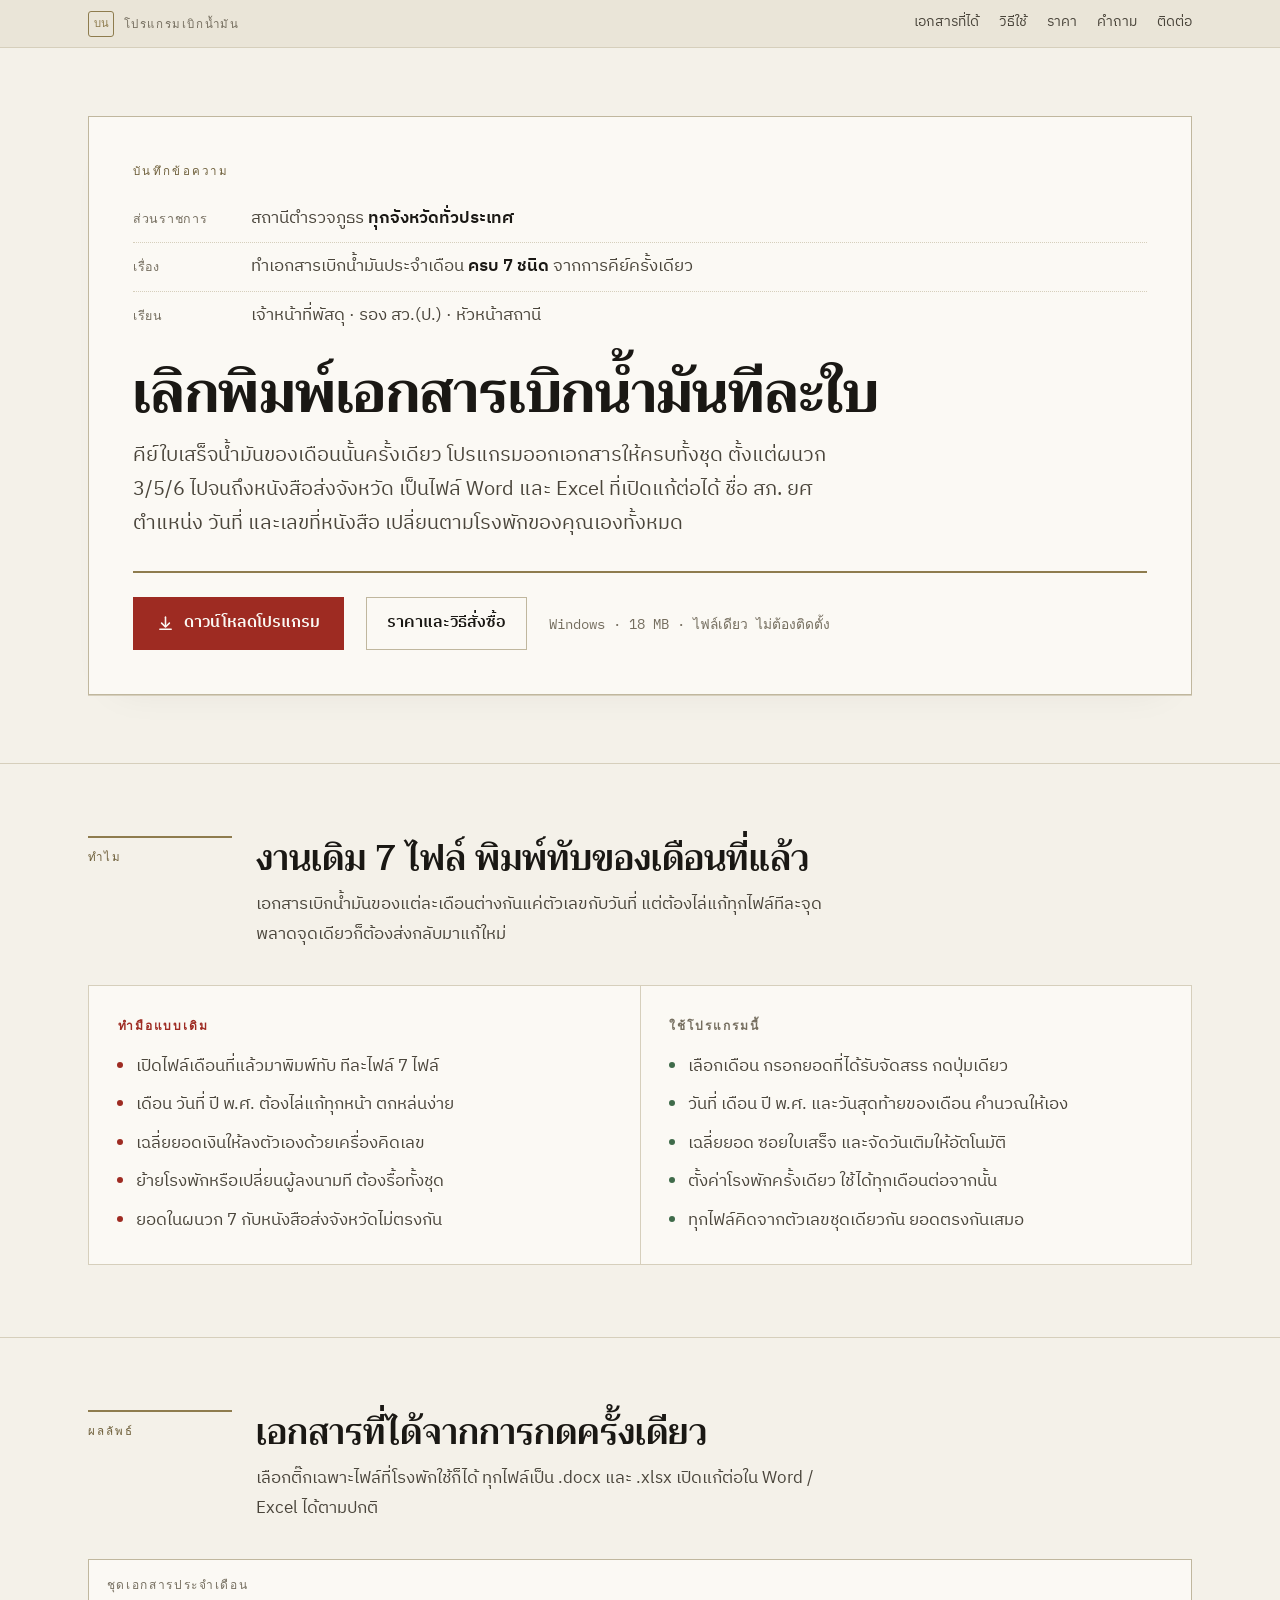
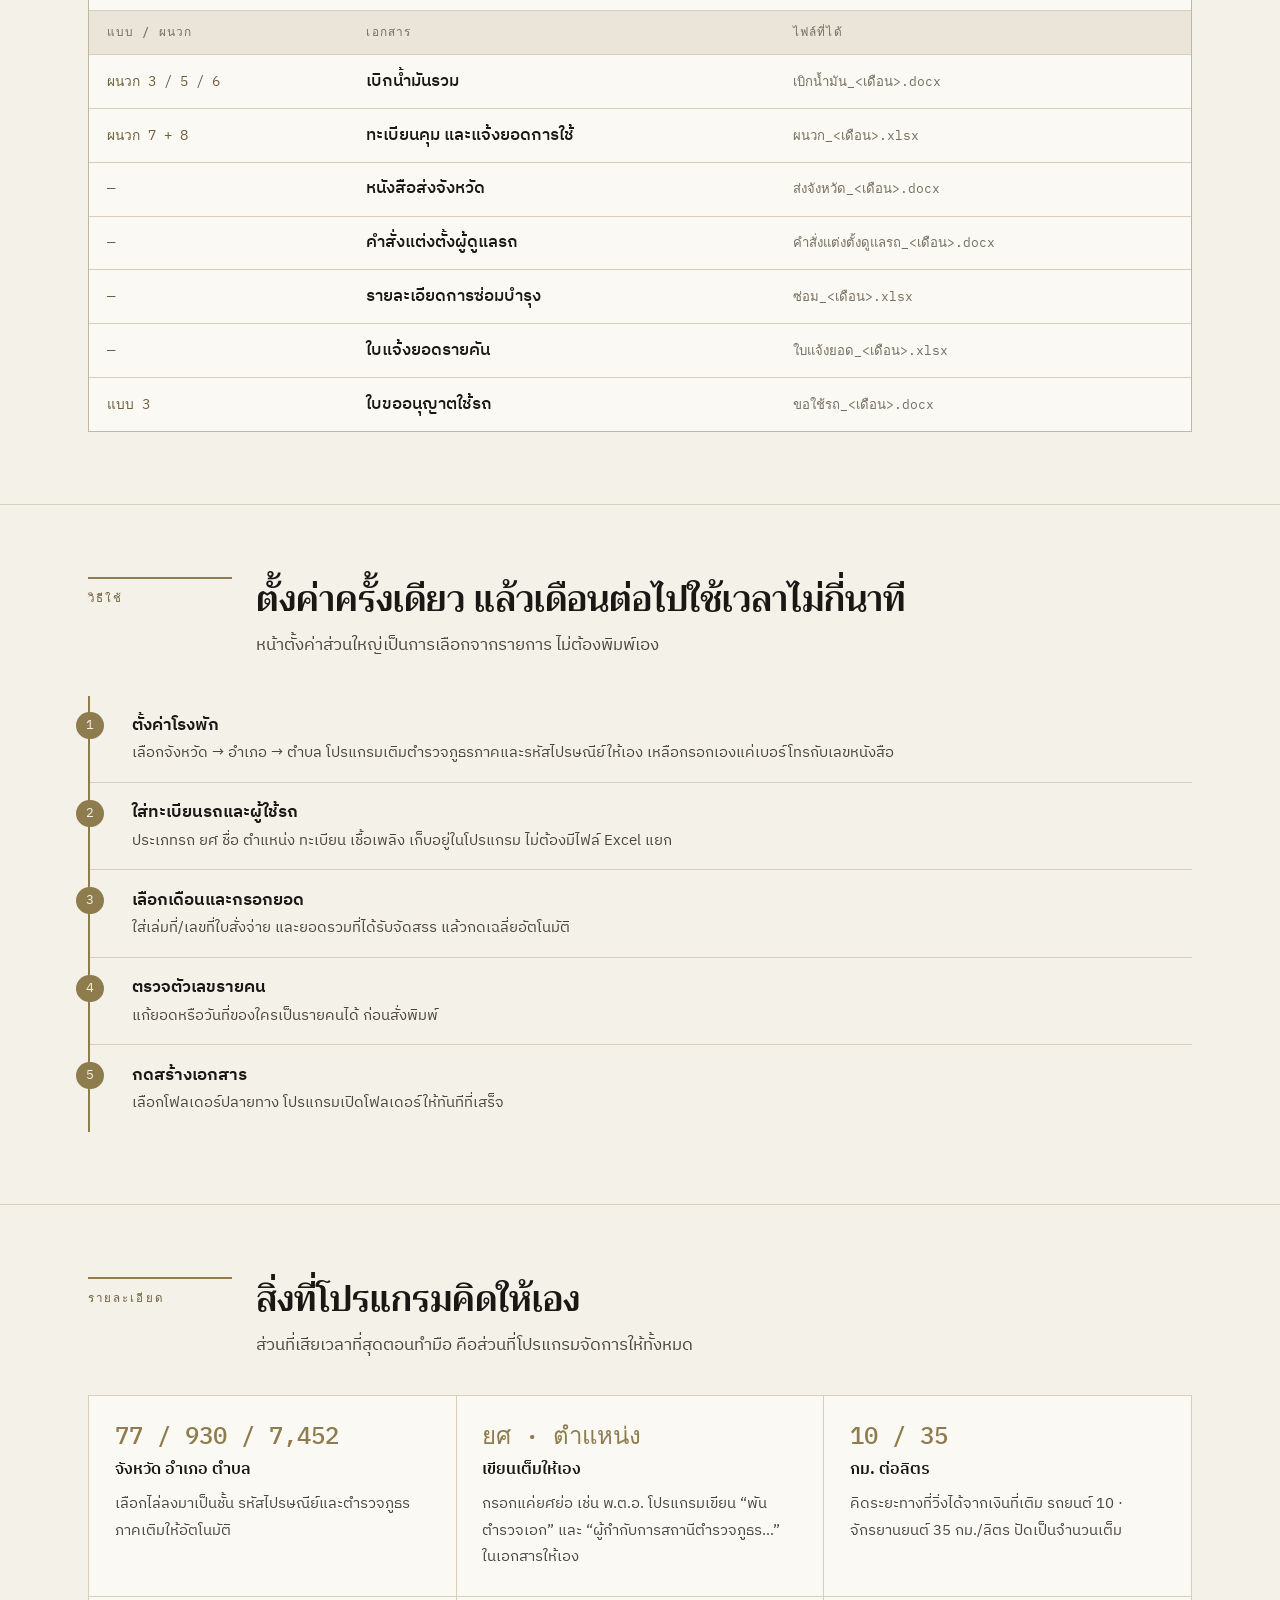
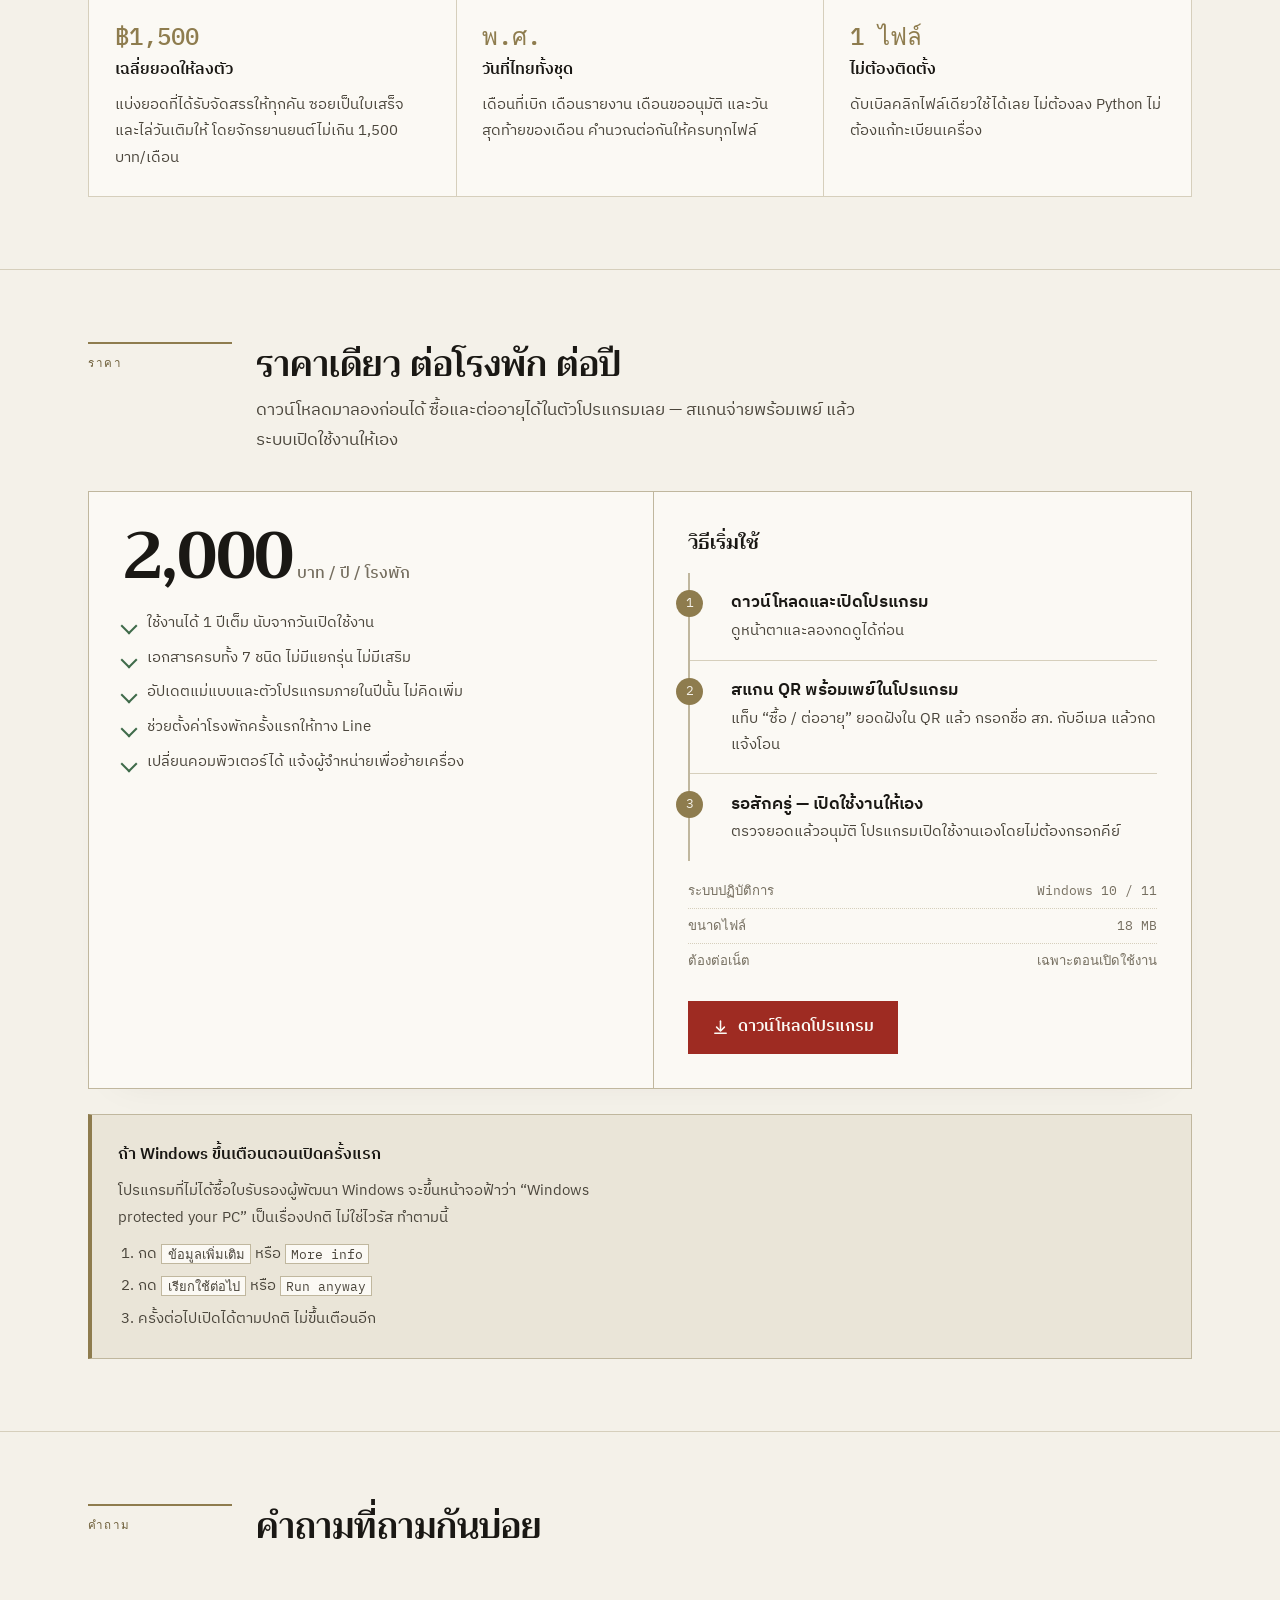
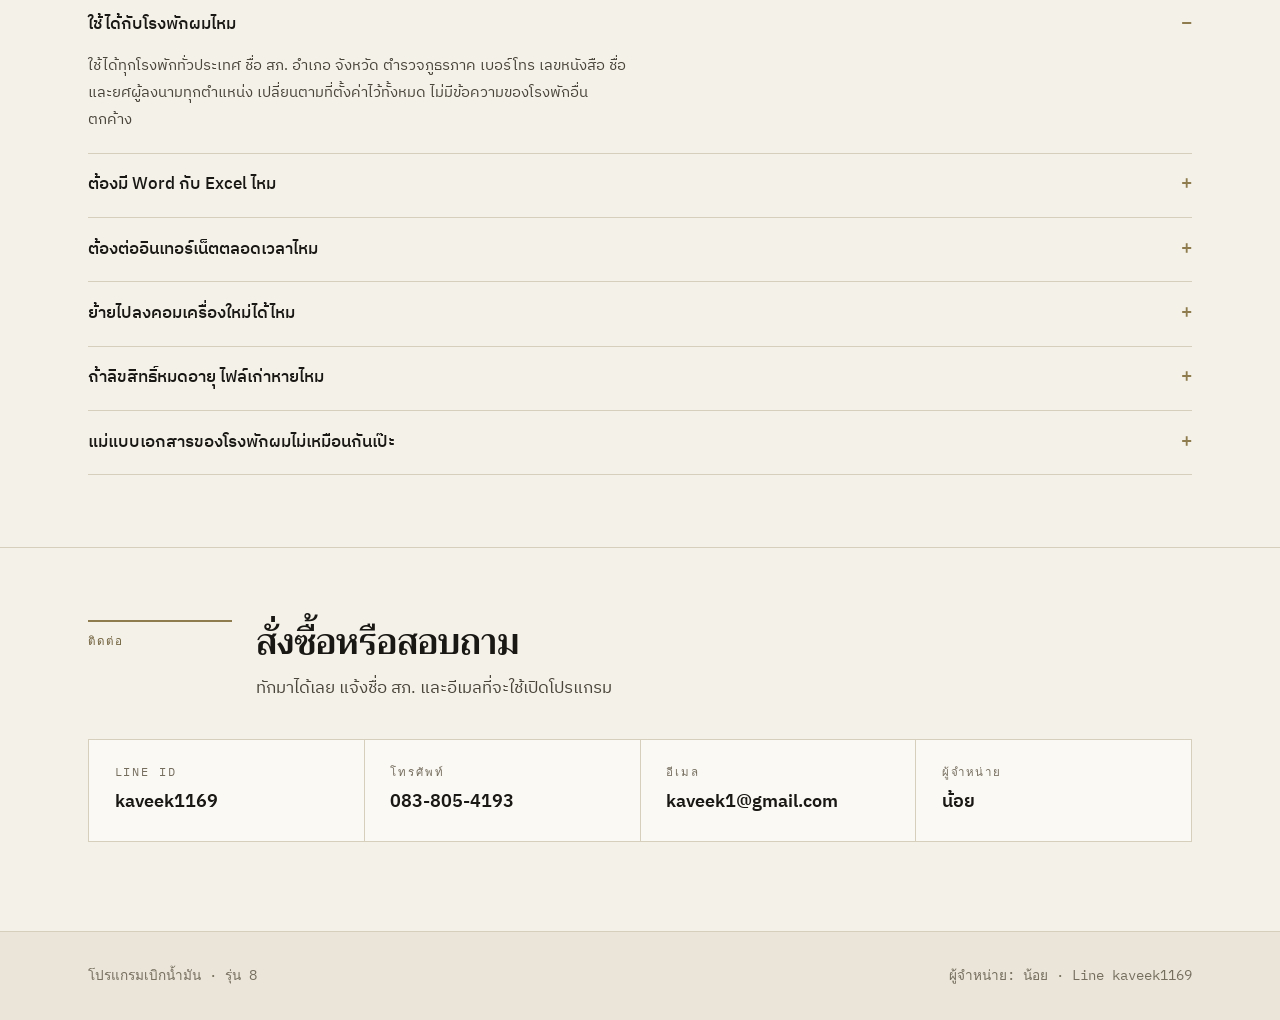
==== index.html @ 169e0364 "Add files via upload" ====
<!DOCTYPE html>
<html lang="th">
<head>
<meta charset="utf-8">
<meta name="viewport" content="width=device-width, initial-scale=1">
<title>โปรแกรมเบิกน้ำมัน</title>
<meta name="description" content="โปรแกรมทำเอกสารเบิกน้ำมันประจำเดือนสำหรับสถานีตำรวจภูธร คีย์ครั้งเดียวได้เอกสารครบ 7 ชนิด">
<meta property="og:title" content="โปรแกรมเบิกน้ำมัน — สำหรับสถานีตำรวจภูธร">
<meta property="og:description" content="คีย์ใบเสร็จครั้งเดียว ได้เอกสารเบิกน้ำมันประจำเดือนครบ 7 ชนิด พร้อมพิมพ์">
<meta property="og:type" content="website">
<link rel="icon" href="data:image/svg+xml,%3Csvg xmlns='http://www.w3.org/2000/svg' viewBox='0 0 32 32'%3E%3Crect width='32' height='32' rx='4' fill='%238E7C4E'/%3E%3Cpath d='M9 8h9l5 5v11H9z' fill='none' stroke='%23F4F1E9' stroke-width='2'/%3E%3Cpath d='M12 17h8M12 20h6' stroke='%23F4F1E9' stroke-width='2'/%3E%3C/svg%3E">
<link rel="preconnect" href="https://fonts.googleapis.com">
<link rel="preconnect" href="https://fonts.gstatic.com" crossorigin>
<link rel="stylesheet" href="https://fonts.googleapis.com/css2?family=Trirong:wght@500;600;700&family=IBM+Plex+Sans+Thai:wght@400;500;600&family=IBM+Plex+Mono:wght@400;500&display=swap">
<style>
:root{
  --paper:#F4F1E9;
  --paper-2:#EAE5D8;
  --card:#FBF9F4;
  --ink:#1A1814;
  --ink-2:#4A453B;
  --ink-3:#756E5F;
  --rule:#D6CFBC;
  --rule-2:#C0B79E;
  --khaki:#8E7C4E;
  --khaki-deep:#6E5F3A;
  --navy:#202B45;
  --stripe:#9E2B22;
  --ok:#3F6B4A;
  --shadow:rgba(48,42,28,.10);
  --on-accent:#FBF9F4;

  --f-display:"Trirong",Georgia,"Times New Roman",serif;
  --f-body:"IBM Plex Sans Thai","Leelawadee UI","Segoe UI",system-ui,sans-serif;
  --f-mono:"IBM Plex Mono","DejaVu Sans Mono",monospace;

  --wrap:74rem;
  --measure:60ch;
}
@media (prefers-color-scheme:dark){
  :root:not([data-theme="light"]){
    --paper:#15140F;
    --paper-2:#1D1B15;
    --card:#1E1C15;
    --ink:#EFEADC;
    --ink-2:#C3BBA6;
    --ink-3:#948B76;
    --rule:#33301F;
    --rule-2:#4A452F;
    --khaki:#C9B47C;
    --khaki-deep:#E0CE9E;
    --navy:#9FB0D6;
    --stripe:#D9776A;
    --ok:#8CBE99;
    --shadow:rgba(0,0,0,.45);
    --on-accent:#15140F;
  }
}
:root[data-theme="dark"]{
  --paper:#15140F;
  --paper-2:#1D1B15;
  --card:#1E1C15;
  --ink:#EFEADC;
  --ink-2:#C3BBA6;
  --ink-3:#948B76;
  --rule:#33301F;
  --rule-2:#4A452F;
  --khaki:#C9B47C;
  --khaki-deep:#E0CE9E;
  --navy:#9FB0D6;
  --stripe:#D9776A;
  --ok:#8CBE99;
  --shadow:rgba(0,0,0,.45);
  --on-accent:#15140F;
}

*{box-sizing:border-box}
html{-webkit-text-size-adjust:100%}
body{
  margin:0;
  background:var(--paper);
  color:var(--ink);
  font-family:var(--f-body);
  font-size:17px;
  line-height:1.75;
  overflow-x:hidden;
}
img{max-width:100%}
a{color:var(--khaki-deep)}
a:focus-visible,button:focus-visible{outline:2px solid var(--stripe);outline-offset:3px;border-radius:2px}

.wrap{width:100%;max-width:var(--wrap);margin-inline:auto;padding-inline:clamp(1.1rem,4vw,2.5rem)}

/* ── ตราหัวกระดาษ ─────────────────────────────── */
.masthead{border-bottom:1px solid var(--rule);background:var(--paper-2)}
.masthead .wrap{display:flex;align-items:center;justify-content:space-between;gap:1rem;padding-block:.6rem}
.crest{display:flex;align-items:center;gap:.6rem;font-family:var(--f-mono);font-size:.72rem;letter-spacing:.14em;text-transform:uppercase;color:var(--ink-3)}
.crest span{width:26px;height:26px;border:1.5px solid var(--khaki);border-radius:3px;display:grid;place-items:center;color:var(--khaki);font-size:.7rem;letter-spacing:0}
.masthead nav{display:flex;gap:1.25rem;font-size:.9rem}
.masthead nav a{color:var(--ink-2);text-decoration:none;border-bottom:1px solid transparent;padding-bottom:2px}
.masthead nav a:hover{color:var(--ink);border-bottom-color:var(--khaki)}
@media (max-width:640px){.masthead nav{display:none}}

/* ── หัวเรื่องแบบบันทึกข้อความ ─────────────────── */
.memo{padding-block:clamp(2.5rem,6vw,4.25rem)}
.memo-sheet{
  background:var(--card);
  border:1px solid var(--rule-2);
  box-shadow:0 1px 0 var(--rule), 0 18px 40px -30px var(--shadow);
  padding:clamp(1.4rem,4vw,2.75rem);
}
.memo-kicker{
  font-family:var(--f-mono);font-size:.72rem;letter-spacing:.2em;text-transform:uppercase;
  color:var(--khaki-deep);margin:0 0 1.4rem;
}
.memo-rows{display:grid;gap:.55rem;margin-bottom:1.9rem}
.memo-row{display:grid;grid-template-columns:6.5rem 1fr;gap:.9rem;align-items:baseline;padding-bottom:.55rem;border-bottom:1px dotted var(--rule)}
.memo-row:last-child{border-bottom:0;padding-bottom:0}
.memo-row dt{font-family:var(--f-mono);font-size:.78rem;letter-spacing:.06em;color:var(--ink-3);white-space:nowrap}
.memo-row dd{margin:0;color:var(--ink-2)}
.memo-row dd b{color:var(--ink);font-weight:600}
@media (max-width:560px){.memo-row{grid-template-columns:1fr;gap:.1rem}}

h1{
  font-family:var(--f-display);font-weight:700;
  font-size:clamp(2.1rem,6.4vw,3.5rem);line-height:1.18;letter-spacing:-.01em;
  margin:0 0 .7rem;text-wrap:balance;
}
.lede{font-size:clamp(1.06rem,2.1vw,1.22rem);color:var(--ink-2);max-width:var(--measure);margin:0 0 1.9rem}

.cta-row{display:flex;flex-wrap:wrap;align-items:center;gap:.9rem 1.4rem;padding-top:1.5rem;border-top:2px solid var(--khaki)}
.btn{
  display:inline-flex;align-items:center;gap:.6rem;
  font-family:var(--f-body);font-size:1.02rem;font-weight:600;
  padding:.78rem 1.5rem;border:0;cursor:pointer;text-decoration:none;
  background:var(--stripe);color:var(--on-accent);
  transition:transform .12s ease,filter .12s ease;
}
.btn:hover{filter:brightness(1.07);transform:translateY(-1px)}
.btn svg{flex:none}
.btn-2{background:transparent;color:var(--ink);border:1.5px solid var(--rule-2);padding:.72rem 1.25rem}
.btn-2:hover{border-color:var(--khaki);filter:none}
.cta-note{font-size:.86rem;color:var(--ink-3);font-family:var(--f-mono)}

/* ── โครงหน้าทั่วไป ────────────────────────────── */
section{padding-block:clamp(2.75rem,6vw,4.5rem);border-top:1px solid var(--rule)}
.sec-head{display:grid;grid-template-columns:9rem 1fr;gap:1.5rem;margin-bottom:2.2rem;align-items:start}
.sec-label{font-family:var(--f-mono);font-size:.72rem;letter-spacing:.18em;text-transform:uppercase;color:var(--khaki-deep);padding-top:.55rem;border-top:2px solid var(--khaki)}
h2{font-family:var(--f-display);font-weight:600;font-size:clamp(1.55rem,3.6vw,2.2rem);line-height:1.3;margin:0 0 .5rem;text-wrap:balance}
.sec-head p{margin:0;color:var(--ink-2);max-width:var(--measure)}
@media (max-width:760px){.sec-head{grid-template-columns:1fr;gap:.9rem}.sec-label{display:inline-block;padding-inline-end:2rem}}

/* ── ก่อน/หลัง ─────────────────────────────────── */
.compare{display:grid;grid-template-columns:1fr 1fr;gap:1px;background:var(--rule);border:1px solid var(--rule)}
.compare > div{background:var(--card);padding:clamp(1.1rem,3vw,1.8rem)}
.compare h3{font-family:var(--f-mono);font-size:.75rem;letter-spacing:.16em;text-transform:uppercase;margin:0 0 1rem;color:var(--ink-3)}
.compare.after h3{color:var(--ok)}
.compare ul{margin:0;padding-inline-start:1.15rem;display:grid;gap:.55rem}
.compare li{color:var(--ink-2)}
.compare .now h3{color:var(--stripe)}
.compare .now li::marker{color:var(--stripe)}
.compare .then li::marker{color:var(--ok)}
@media (max-width:700px){.compare{grid-template-columns:1fr}}

/* ── ตารางเอกสาร ───────────────────────────────── */
.tablewrap{overflow-x:auto;border:1px solid var(--rule-2);background:var(--card)}
table{width:100%;border-collapse:collapse;min-width:38rem}
caption{text-align:start;padding:.9rem 1.1rem;font-family:var(--f-mono);font-size:.75rem;letter-spacing:.14em;text-transform:uppercase;color:var(--ink-3);border-bottom:1px solid var(--rule)}
th,td{text-align:start;padding:.72rem 1.1rem;border-bottom:1px solid var(--rule);vertical-align:baseline}
thead th{font-family:var(--f-mono);font-weight:500;font-size:.74rem;letter-spacing:.1em;text-transform:uppercase;color:var(--ink-3);background:var(--paper-2)}
tbody tr:last-child th,tbody tr:last-child td{border-bottom:0}
td.form{font-family:var(--f-mono);font-size:.86rem;color:var(--khaki-deep);white-space:nowrap;font-variant-numeric:tabular-nums}
td.doc{font-weight:500;color:var(--ink)}
td.file{font-family:var(--f-mono);font-size:.82rem;color:var(--ink-3);white-space:nowrap}
tbody tr:hover{background:var(--paper-2)}

/* ── รายการจุดเด่น ─────────────────────────────── */
.feats{display:grid;grid-template-columns:repeat(3,minmax(0,1fr));gap:1px;background:var(--rule);border:1px solid var(--rule)}
@media (max-width:980px){.feats{grid-template-columns:repeat(2,minmax(0,1fr))}}
@media (max-width:620px){.feats{grid-template-columns:1fr}}
.feat{background:var(--card);padding:clamp(1.1rem,2.6vw,1.6rem);display:grid;gap:.45rem;align-content:start}
.feat h3{font-size:1.02rem;font-weight:600;margin:0;color:var(--ink)}
.feat p{margin:0;font-size:.94rem;color:var(--ink-2)}
.feat .num{font-family:var(--f-mono);font-size:1.5rem;font-weight:500;color:var(--khaki);line-height:1.1;font-variant-numeric:tabular-nums}

/* ── ขั้นตอน ───────────────────────────────────── */
.steps{display:grid;gap:0;counter-reset:s;border-inline-start:2px solid var(--khaki);padding-inline-start:0;margin:0;list-style:none}
.steps li{counter-increment:s;padding:.95rem 0 .95rem 2.6rem;position:relative;border-bottom:1px solid var(--rule)}
.steps li:last-child{border-bottom:0}
.steps li::before{
  content:counter(s);position:absolute;inset-inline-start:0;top:1.05rem;
  width:1.7rem;height:1.7rem;margin-inline-start:-.85rem;
  background:var(--khaki);color:var(--paper);
  display:grid;place-items:center;border-radius:50%;
  font-family:var(--f-mono);font-size:.8rem;line-height:1;
}
.steps b{font-weight:600}
.steps span{display:block;color:var(--ink-2);font-size:.94rem}

/* ── ราคา / ดาวน์โหลด ──────────────────────────── */
.slip{
  display:grid;grid-template-columns:minmax(0,1.05fr) minmax(0,1fr);gap:1px;
  background:var(--rule-2);border:1px solid var(--rule-2);
  box-shadow:0 18px 40px -32px var(--shadow);
}
.slip > div{background:var(--card);padding:clamp(1.3rem,3.4vw,2.1rem)}
.price{font-family:var(--f-display);font-weight:700;font-size:clamp(2.6rem,8vw,4rem);line-height:1;color:var(--ink);letter-spacing:-.02em;font-variant-numeric:tabular-nums}
.price small{font-family:var(--f-body);font-size:1rem;font-weight:500;color:var(--ink-3);letter-spacing:0}
.incl{margin:1.3rem 0 0;padding:0;list-style:none;display:grid;gap:.5rem}
.incl li{padding-inline-start:1.5rem;position:relative;color:var(--ink-2);font-size:.95rem}
.incl li::before{content:"";position:absolute;inset-inline-start:0;top:.62em;width:.62rem;height:.62rem;border-inline-start:2px solid var(--ok);border-bottom:2px solid var(--ok);transform:rotate(-45deg)}
.dl-meta{display:grid;gap:.4rem;margin:1.2rem 0 0;font-family:var(--f-mono);font-size:.82rem;color:var(--ink-3)}
.dl-meta div{display:flex;justify-content:space-between;gap:1rem;border-bottom:1px dotted var(--rule);padding-bottom:.3rem}
.dl-meta div:last-child{border-bottom:0}
@media (max-width:760px){.slip{grid-template-columns:1fr}}

/* ── กล่องเตือน ────────────────────────────────── */
.notice{border:1px solid var(--rule-2);border-inline-start:4px solid var(--khaki);background:var(--paper-2);padding:clamp(1.1rem,3vw,1.6rem);margin-top:1.6rem}
.notice h3{margin:0 0 .6rem;font-size:1rem;font-weight:600}
.notice p{margin:0 0 .6rem;color:var(--ink-2);font-size:.95rem;max-width:var(--measure)}
.notice ol{margin:0;padding-inline-start:1.3rem;color:var(--ink-2);font-size:.95rem;display:grid;gap:.35rem}
.notice kbd{font-family:var(--f-mono);font-size:.85em;background:var(--card);border:1px solid var(--rule-2);padding:.05em .4em}

/* ── คำถาม ─────────────────────────────────────── */
details{border-bottom:1px solid var(--rule);padding:.2rem 0}
details summary{cursor:pointer;padding:.85rem 0;font-weight:500;list-style:none;display:flex;justify-content:space-between;gap:1rem;align-items:baseline}
details summary::-webkit-details-marker{display:none}
details summary::after{content:"+";font-family:var(--f-mono);color:var(--khaki);font-size:1.2rem;line-height:1}
details[open] summary::after{content:"–"}
details p{margin:0 0 1rem;color:var(--ink-2);max-width:var(--measure);font-size:.96rem}

/* ── บล็อกลงชื่อ / ติดต่อ ──────────────────────── */
.sign{display:grid;grid-template-columns:repeat(auto-fit,minmax(15rem,1fr));gap:1px;background:var(--rule);border:1px solid var(--rule)}
.sign a,.sign div{background:var(--card);padding:1.4rem clamp(1.1rem,3vw,1.6rem);text-decoration:none;color:inherit;display:grid;gap:.3rem;transition:background .12s ease}
.sign a:hover{background:var(--paper-2)}
.sign dt{font-family:var(--f-mono);font-size:.72rem;letter-spacing:.16em;text-transform:uppercase;color:var(--ink-3)}
.sign dd{margin:0;font-size:1.12rem;font-weight:600;color:var(--ink);font-variant-numeric:tabular-nums}

footer{border-top:1px solid var(--rule);padding-block:2rem;background:var(--paper-2)}
footer .wrap{display:flex;flex-wrap:wrap;gap:.6rem 1.5rem;justify-content:space-between;align-items:center;font-size:.85rem;color:var(--ink-3);font-family:var(--f-mono)}

@media (prefers-reduced-motion:reduce){
  *{animation-duration:.001ms !important;transition-duration:.001ms !important}
  .btn:hover{transform:none}
}
</style>
</head>
<body>

<header class="masthead">
  <div class="wrap">
    <div class="crest"><span>บน</span>โปรแกรมเบิกน้ำมัน</div>
    <nav>
      <a href="#docs">เอกสารที่ได้</a>
      <a href="#how">วิธีใช้</a>
      <a href="#price">ราคา</a>
      <a href="#faq">คำถาม</a>
      <a href="#contact">ติดต่อ</a>
    </nav>
  </div>
</header>

<main>

<div class="memo">
  <div class="wrap">
    <div class="memo-sheet">
      <p class="memo-kicker">บันทึกข้อความ</p>
      <dl class="memo-rows">
        <div class="memo-row"><dt>ส่วนราชการ</dt><dd>สถานีตำรวจภูธร<b> ทุกจังหวัดทั่วประเทศ</b></dd></div>
        <div class="memo-row"><dt>เรื่อง</dt><dd>ทำเอกสารเบิกน้ำมันประจำเดือน <b>ครบ 7 ชนิด</b> จากการคีย์ครั้งเดียว</dd></div>
        <div class="memo-row"><dt>เรียน</dt><dd>เจ้าหน้าที่พัสดุ · รอง สว.(ป.) · หัวหน้าสถานี</dd></div>
      </dl>

      <h1>เลิกพิมพ์เอกสารเบิกน้ำมันทีละใบ</h1>
      <p class="lede">
        คีย์ใบเสร็จน้ำมันของเดือนนั้นครั้งเดียว โปรแกรมออกเอกสารให้ครบทั้งชุด
        ตั้งแต่ผนวก 3/5/6 ไปจนถึงหนังสือส่งจังหวัด เป็นไฟล์ Word และ Excel
        ที่เปิดแก้ต่อได้ ชื่อ สภ. ยศ ตำแหน่ง วันที่ และเลขที่หนังสือ เปลี่ยนตามโรงพักของคุณเองทั้งหมด
      </p>

      <div class="cta-row">
        <a class="btn" href="BikNamman.exe" download>
          <svg width="17" height="17" viewBox="0 0 24 24" fill="none" stroke="currentColor" stroke-width="2.2" stroke-linecap="round" stroke-linejoin="round" aria-hidden="true"><path d="M12 3v13"/><path d="m6.5 11.5 5.5 5.5 5.5-5.5"/><path d="M4 20h16"/></svg>
          ดาวน์โหลดโปรแกรม
        </a>
        <a class="btn btn-2" href="#price">ราคาและวิธีสั่งซื้อ</a>
        <span class="cta-note">Windows · 18 MB · ไฟล์เดียว ไม่ต้องติดตั้ง</span>
      </div>
    </div>
  </div>
</div>

<section id="why">
  <div class="wrap">
    <div class="sec-head">
      <div class="sec-label">ทำไม</div>
      <div>
        <h2>งานเดิม 7 ไฟล์ พิมพ์ทับของเดือนที่แล้ว</h2>
        <p>เอกสารเบิกน้ำมันของแต่ละเดือนต่างกันแค่ตัวเลขกับวันที่ แต่ต้องไล่แก้ทุกไฟล์ทีละจุด
           พลาดจุดเดียวก็ต้องส่งกลับมาแก้ใหม่</p>
      </div>
    </div>
    <div class="compare">
      <div class="now">
        <h3>ทำมือแบบเดิม</h3>
        <ul>
          <li>เปิดไฟล์เดือนที่แล้วมาพิมพ์ทับ ทีละไฟล์ 7 ไฟล์</li>
          <li>เดือน วันที่ ปี พ.ศ. ต้องไล่แก้ทุกหน้า ตกหล่นง่าย</li>
          <li>เฉลี่ยยอดเงินให้ลงตัวเองด้วยเครื่องคิดเลข</li>
          <li>ย้ายโรงพักหรือเปลี่ยนผู้ลงนามที ต้องรื้อทั้งชุด</li>
          <li>ยอดในผนวก 7 กับหนังสือส่งจังหวัดไม่ตรงกัน</li>
        </ul>
      </div>
      <div class="then">
        <h3>ใช้โปรแกรมนี้</h3>
        <ul>
          <li>เลือกเดือน กรอกยอดที่ได้รับจัดสรร กดปุ่มเดียว</li>
          <li>วันที่ เดือน ปี พ.ศ. และวันสุดท้ายของเดือน คำนวณให้เอง</li>
          <li>เฉลี่ยยอด ซอยใบเสร็จ และจัดวันเติมให้อัตโนมัติ</li>
          <li>ตั้งค่าโรงพักครั้งเดียว ใช้ได้ทุกเดือนต่อจากนั้น</li>
          <li>ทุกไฟล์คิดจากตัวเลขชุดเดียวกัน ยอดตรงกันเสมอ</li>
        </ul>
      </div>
    </div>
  </div>
</section>

<section id="docs">
  <div class="wrap">
    <div class="sec-head">
      <div class="sec-label">ผลลัพธ์</div>
      <div>
        <h2>เอกสารที่ได้จากการกดครั้งเดียว</h2>
        <p>เลือกติ๊กเฉพาะไฟล์ที่โรงพักใช้ก็ได้ ทุกไฟล์เป็น .docx และ .xlsx เปิดแก้ต่อใน Word / Excel ได้ตามปกติ</p>
      </div>
    </div>
    <div class="tablewrap">
      <table>
        <caption>ชุดเอกสารประจำเดือน</caption>
        <thead>
          <tr><th scope="col">แบบ / ผนวก</th><th scope="col">เอกสาร</th><th scope="col">ไฟล์ที่ได้</th></tr>
        </thead>
        <tbody>
          <tr><td class="form">ผนวก 3 / 5 / 6</td><td class="doc">เบิกน้ำมันรวม</td><td class="file">เบิกน้ำมัน_&lt;เดือน&gt;.docx</td></tr>
          <tr><td class="form">ผนวก 7 + 8</td><td class="doc">ทะเบียนคุม และแจ้งยอดการใช้</td><td class="file">ผนวก_&lt;เดือน&gt;.xlsx</td></tr>
          <tr><td class="form">—</td><td class="doc">หนังสือส่งจังหวัด</td><td class="file">ส่งจังหวัด_&lt;เดือน&gt;.docx</td></tr>
          <tr><td class="form">—</td><td class="doc">คำสั่งแต่งตั้งผู้ดูแลรถ</td><td class="file">คำสั่งแต่งตั้งดูแลรถ_&lt;เดือน&gt;.docx</td></tr>
          <tr><td class="form">—</td><td class="doc">รายละเอียดการซ่อมบำรุง</td><td class="file">ซ่อม_&lt;เดือน&gt;.xlsx</td></tr>
          <tr><td class="form">—</td><td class="doc">ใบแจ้งยอดรายคัน</td><td class="file">ใบแจ้งยอด_&lt;เดือน&gt;.xlsx</td></tr>
          <tr><td class="form">แบบ 3</td><td class="doc">ใบขออนุญาตใช้รถ</td><td class="file">ขอใช้รถ_&lt;เดือน&gt;.docx</td></tr>
        </tbody>
      </table>
    </div>
  </div>
</section>

<section id="how">
  <div class="wrap">
    <div class="sec-head">
      <div class="sec-label">วิธีใช้</div>
      <div>
        <h2>ตั้งค่าครั้งเดียว แล้วเดือนต่อไปใช้เวลาไม่กี่นาที</h2>
        <p>หน้าตั้งค่าส่วนใหญ่เป็นการเลือกจากรายการ ไม่ต้องพิมพ์เอง</p>
      </div>
    </div>
    <ol class="steps">
      <li><b>ตั้งค่าโรงพัก</b><span>เลือกจังหวัด → อำเภอ → ตำบล โปรแกรมเติมตำรวจภูธรภาคและรหัสไปรษณีย์ให้เอง เหลือกรอกเองแค่เบอร์โทรกับเลขหนังสือ</span></li>
      <li><b>ใส่ทะเบียนรถและผู้ใช้รถ</b><span>ประเภทรถ ยศ ชื่อ ตำแหน่ง ทะเบียน เชื้อเพลิง เก็บอยู่ในโปรแกรม ไม่ต้องมีไฟล์ Excel แยก</span></li>
      <li><b>เลือกเดือนและกรอกยอด</b><span>ใส่เล่มที่/เลขที่ใบสั่งจ่าย และยอดรวมที่ได้รับจัดสรร แล้วกดเฉลี่ยอัตโนมัติ</span></li>
      <li><b>ตรวจตัวเลขรายคน</b><span>แก้ยอดหรือวันที่ของใครเป็นรายคนได้ ก่อนสั่งพิมพ์</span></li>
      <li><b>กดสร้างเอกสาร</b><span>เลือกโฟลเดอร์ปลายทาง โปรแกรมเปิดโฟลเดอร์ให้ทันทีที่เสร็จ</span></li>
    </ol>
  </div>
</section>

<section id="feats">
  <div class="wrap">
    <div class="sec-head">
      <div class="sec-label">รายละเอียด</div>
      <div>
        <h2>สิ่งที่โปรแกรมคิดให้เอง</h2>
        <p>ส่วนที่เสียเวลาที่สุดตอนทำมือ คือส่วนที่โปรแกรมจัดการให้ทั้งหมด</p>
      </div>
    </div>
    <div class="feats">
      <div class="feat">
        <div class="num">77 / 930 / 7,452</div>
        <h3>จังหวัด อำเภอ ตำบล</h3>
        <p>เลือกไล่ลงมาเป็นชั้น รหัสไปรษณีย์และตำรวจภูธรภาคเติมให้อัตโนมัติ</p>
      </div>
      <div class="feat">
        <div class="num">ยศ · ตำแหน่ง</div>
        <h3>เขียนเต็มให้เอง</h3>
        <p>กรอกแค่ยศย่อ เช่น พ.ต.อ. โปรแกรมเขียน “พันตำรวจเอก” และ “ผู้กำกับการสถานีตำรวจภูธร…” ในเอกสารให้เอง</p>
      </div>
      <div class="feat">
        <div class="num">10 / 35</div>
        <h3>กม. ต่อลิตร</h3>
        <p>คิดระยะทางที่วิ่งได้จากเงินที่เติม รถยนต์ 10 · จักรยานยนต์ 35 กม./ลิตร ปัดเป็นจำนวนเต็ม</p>
      </div>
      <div class="feat">
        <div class="num">฿1,500</div>
        <h3>เฉลี่ยยอดให้ลงตัว</h3>
        <p>แบ่งยอดที่ได้รับจัดสรรให้ทุกคัน ซอยเป็นใบเสร็จ และไล่วันเติมให้ โดยจักรยานยนต์ไม่เกิน 1,500 บาท/เดือน</p>
      </div>
      <div class="feat">
        <div class="num">พ.ศ.</div>
        <h3>วันที่ไทยทั้งชุด</h3>
        <p>เดือนที่เบิก เดือนรายงาน เดือนขออนุมัติ และวันสุดท้ายของเดือน คำนวณต่อกันให้ครบทุกไฟล์</p>
      </div>
      <div class="feat">
        <div class="num">1 ไฟล์</div>
        <h3>ไม่ต้องติดตั้ง</h3>
        <p>ดับเบิลคลิกไฟล์เดียวใช้ได้เลย ไม่ต้องลง Python ไม่ต้องแก้ทะเบียนเครื่อง</p>
      </div>
    </div>
  </div>
</section>

<section id="price">
  <div class="wrap">
    <div class="sec-head">
      <div class="sec-label">ราคา</div>
      <div>
        <h2>ราคาเดียว ต่อโรงพัก ต่อปี</h2>
        <p>ดาวน์โหลดมาลองก่อนได้ ซื้อและต่ออายุได้ในตัวโปรแกรมเลย — สแกนจ่ายพร้อมเพย์ แล้วระบบเปิดใช้งานให้เอง</p>
      </div>
    </div>
    <div class="slip">
      <div>
        <div class="price">2,000<small> บาท / ปี / โรงพัก</small></div>
        <ul class="incl">
          <li>ใช้งานได้ 1 ปีเต็ม นับจากวันเปิดใช้งาน</li>
          <li>เอกสารครบทั้ง 7 ชนิด ไม่มีแยกรุ่น ไม่มีเสริม</li>
          <li>อัปเดตแม่แบบและตัวโปรแกรมภายในปีนั้น ไม่คิดเพิ่ม</li>
          <li>ช่วยตั้งค่าโรงพักครั้งแรกให้ทาง Line</li>
          <li>เปลี่ยนคอมพิวเตอร์ได้ แจ้งผู้จำหน่ายเพื่อย้ายเครื่อง</li>
        </ul>
      </div>
      <div>
        <h3 style="font-family:var(--f-display);font-size:1.25rem;font-weight:600;margin:0 0 .8rem">วิธีเริ่มใช้</h3>
        <ol class="steps" style="border-inline-start-color:var(--rule-2)">
          <li><b>ดาวน์โหลดและเปิดโปรแกรม</b><span>ดูหน้าตาและลองกดดูได้ก่อน</span></li>
          <li><b>สแกน QR พร้อมเพย์ในโปรแกรม</b><span>แท็บ “ซื้อ / ต่ออายุ” ยอดฝังใน QR แล้ว กรอกชื่อ สภ. กับอีเมล แล้วกดแจ้งโอน</span></li>
          <li><b>รอสักครู่ — เปิดใช้งานให้เอง</b><span>ตรวจยอดแล้วอนุมัติ โปรแกรมเปิดใช้งานเองโดยไม่ต้องกรอกคีย์</span></li>
        </ol>
        <div class="dl-meta">
          <div><span>ระบบปฏิบัติการ</span><span>Windows 10 / 11</span></div>
          <div><span>ขนาดไฟล์</span><span>18 MB</span></div>
          <div><span>ต้องต่อเน็ต</span><span>เฉพาะตอนเปิดใช้งาน</span></div>
        </div>
        <div style="margin-top:1.4rem">
          <a class="btn" href="BikNamman.exe" download>
            <svg width="17" height="17" viewBox="0 0 24 24" fill="none" stroke="currentColor" stroke-width="2.2" stroke-linecap="round" stroke-linejoin="round" aria-hidden="true"><path d="M12 3v13"/><path d="m6.5 11.5 5.5 5.5 5.5-5.5"/><path d="M4 20h16"/></svg>
            ดาวน์โหลดโปรแกรม
          </a>
        </div>
      </div>
    </div>

    <div class="notice">
      <h3>ถ้า Windows ขึ้นเตือนตอนเปิดครั้งแรก</h3>
      <p>โปรแกรมที่ไม่ได้ซื้อใบรับรองผู้พัฒนา Windows จะขึ้นหน้าจอฟ้าว่า
         “Windows protected your PC” เป็นเรื่องปกติ ไม่ใช่ไวรัส ทำตามนี้</p>
      <ol>
        <li>กด <kbd>ข้อมูลเพิ่มเติม</kbd> หรือ <kbd>More info</kbd></li>
        <li>กด <kbd>เรียกใช้ต่อไป</kbd> หรือ <kbd>Run anyway</kbd></li>
        <li>ครั้งต่อไปเปิดได้ตามปกติ ไม่ขึ้นเตือนอีก</li>
      </ol>
    </div>
  </div>
</section>

<section id="faq">
  <div class="wrap">
    <div class="sec-head">
      <div class="sec-label">คำถาม</div>
      <div><h2>คำถามที่ถามกันบ่อย</h2></div>
    </div>

    <details open>
      <summary>ใช้ได้กับโรงพักผมไหม</summary>
      <p>ใช้ได้ทุกโรงพักทั่วประเทศ ชื่อ สภ. อำเภอ จังหวัด ตำรวจภูธรภาค เบอร์โทร เลขหนังสือ
         ชื่อและยศผู้ลงนามทุกตำแหน่ง เปลี่ยนตามที่ตั้งค่าไว้ทั้งหมด ไม่มีข้อความของโรงพักอื่นตกค้าง</p>
    </details>

    <details>
      <summary>ต้องมี Word กับ Excel ไหม</summary>
      <p>โปรแกรมสร้างไฟล์ .docx และ .xlsx ให้ ถ้าจะเปิดดูหรือสั่งพิมพ์ต้องมีโปรแกรมที่เปิดไฟล์สองชนิดนี้ได้
         จะเป็น Microsoft Office, WPS Office หรือ LibreOffice ก็ได้ และควรลงฟอนต์
         <b>TH SarabunPSK</b> ในเครื่อง เอกสารจะออกมาตรงตามแบบราชการ</p>
    </details>

    <details>
      <summary>ต้องต่ออินเทอร์เน็ตตลอดเวลาไหม</summary>
      <p>ไม่ต้อง ใช้เน็ตเฉพาะตอนเปิดใช้งานครั้งแรกและตอนต่ออายุเท่านั้น หลังจากนั้นทำเอกสารแบบออฟไลน์ได้ทั้งปี</p>
    </details>

    <details>
      <summary>ย้ายไปลงคอมเครื่องใหม่ได้ไหม</summary>
      <p>ได้ สิทธิ์ผูกกับเครื่องทีละ 1 เครื่องเพื่อกันการส่งต่อ ถ้าเปลี่ยนคอมพิวเตอร์
         แจ้งผู้จำหน่ายทาง Line เพื่อปลดล็อกเครื่องเดิม แล้วเปิดใช้งานที่เครื่องใหม่ได้เลย ไม่มีค่าใช้จ่าย</p>
    </details>

    <details>
      <summary>ถ้าลิขสิทธิ์หมดอายุ ไฟล์เก่าหายไหม</summary>
      <p>ไม่หาย ไฟล์เอกสารที่สร้างไว้เป็นไฟล์ Word และ Excel ปกติในเครื่องของคุณ
         โปรแกรมจะเตือนล่วงหน้า 30 วันก่อนหมดอายุ และหลังหมดอายุยังใช้ต่อได้อีก 7 วันเพื่อไม่ให้งานค้าง</p>
    </details>

    <details>
      <summary>แม่แบบเอกสารของโรงพักผมไม่เหมือนกันเป๊ะ</summary>
      <p>แจ้งมาได้ ส่งไฟล์แบบที่โรงพักใช้อยู่มาทาง Line ผู้จำหน่ายปรับแม่แบบให้ตรงกับที่ใช้จริงได้</p>
    </details>
  </div>
</section>

<section id="contact">
  <div class="wrap">
    <div class="sec-head">
      <div class="sec-label">ติดต่อ</div>
      <div>
        <h2>สั่งซื้อหรือสอบถาม</h2>
        <p>ทักมาได้เลย แจ้งชื่อ สภ. และอีเมลที่จะใช้เปิดโปรแกรม</p>
      </div>
    </div>
    <dl class="sign">
      <a href="https://line.me/ti/p/~kaveek1169">
        <dt>Line ID</dt><dd>kaveek1169</dd>
      </a>
      <a href="tel:0838054193">
        <dt>โทรศัพท์</dt><dd>083-805-4193</dd>
      </a>
      <a href="mailto:kaveek1@gmail.com?subject=%E0%B8%AA%E0%B8%AD%E0%B8%9A%E0%B8%96%E0%B8%B2%E0%B8%A1%E0%B9%82%E0%B8%9B%E0%B8%A3%E0%B9%81%E0%B8%81%E0%B8%A3%E0%B8%A1%E0%B9%80%E0%B8%9A%E0%B8%B4%E0%B8%81%E0%B8%99%E0%B9%89%E0%B8%B3%E0%B8%A1%E0%B8%B1%E0%B8%99">
        <dt>อีเมล</dt><dd>kaveek1@gmail.com</dd>
      </a>
      <div>
        <dt>ผู้จำหน่าย</dt><dd>น้อย</dd>
      </div>
    </dl>
  </div>
</section>

</main>

<footer>
  <div class="wrap">
    <span>โปรแกรมเบิกน้ำมัน · รุ่น 8</span>
    <span>ผู้จำหน่าย: น้อย · Line kaveek1169</span>
  </div>
</footer>

</body>
</html>
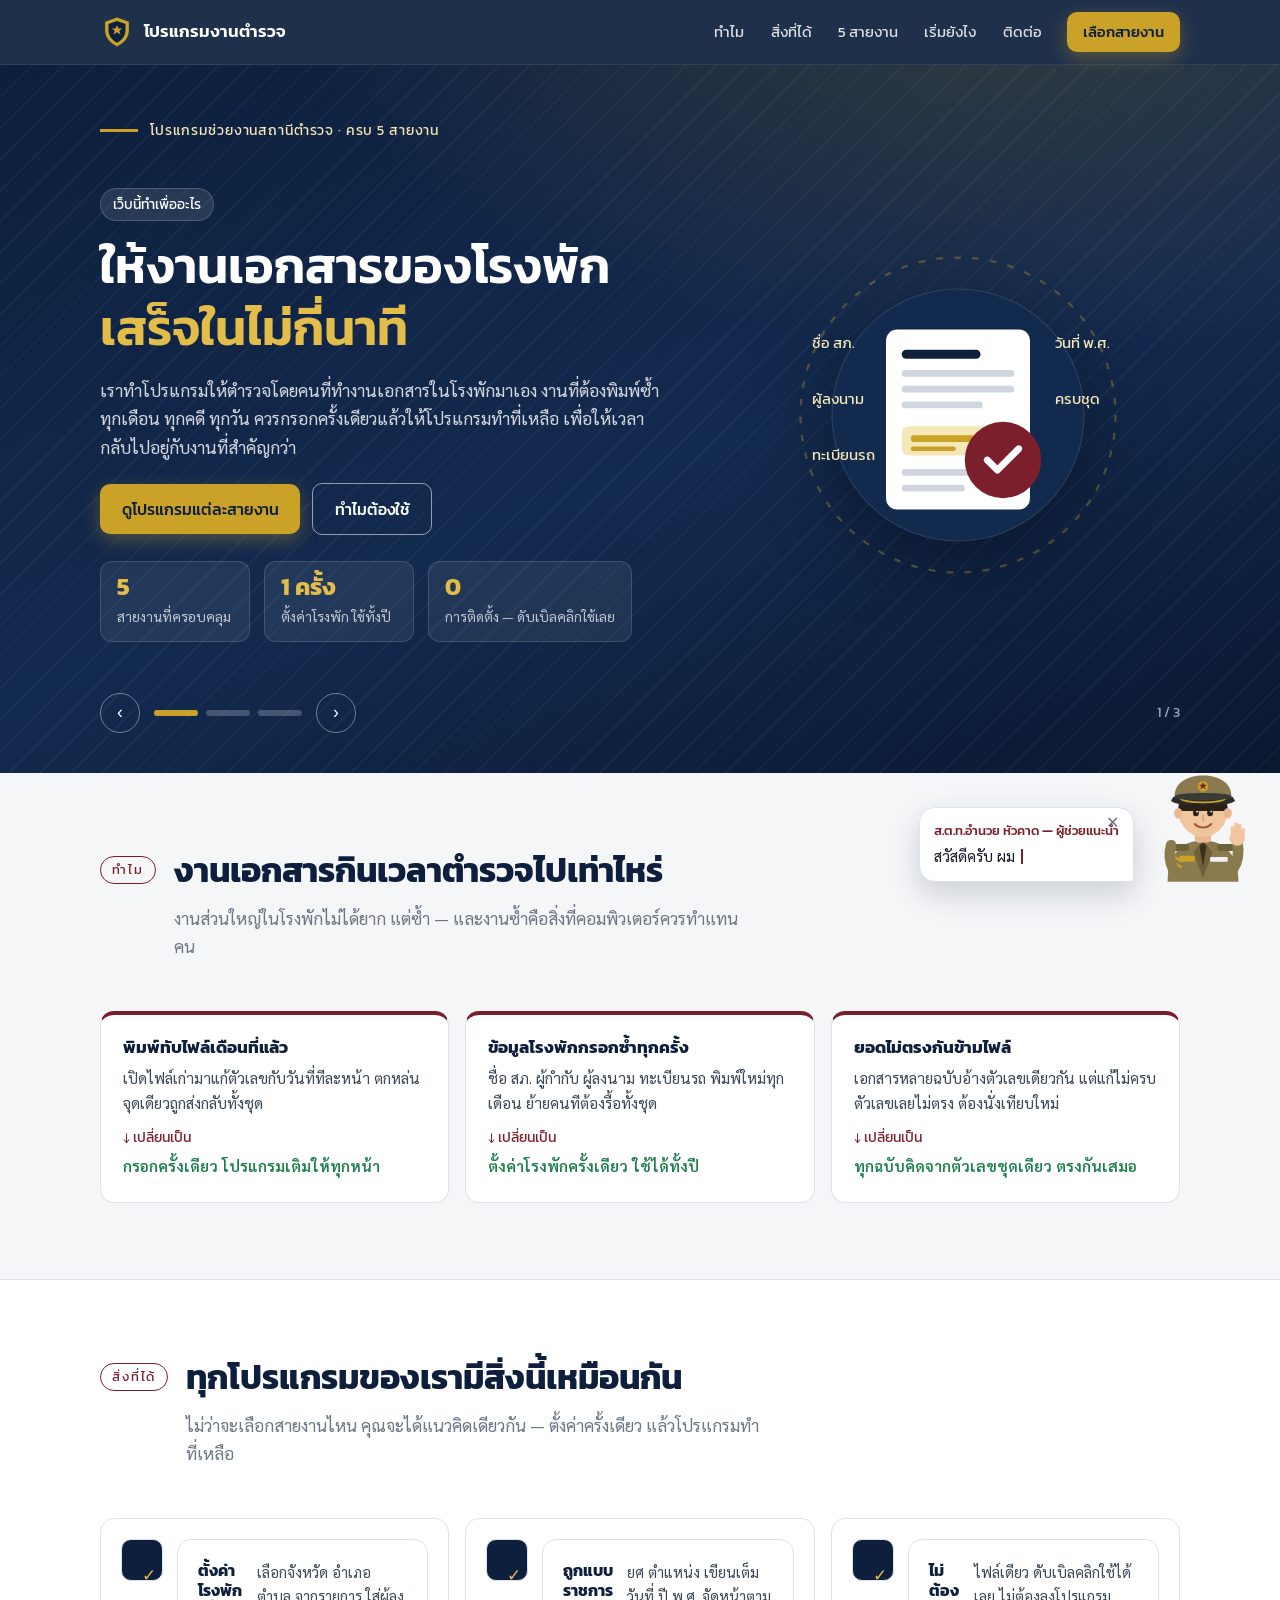
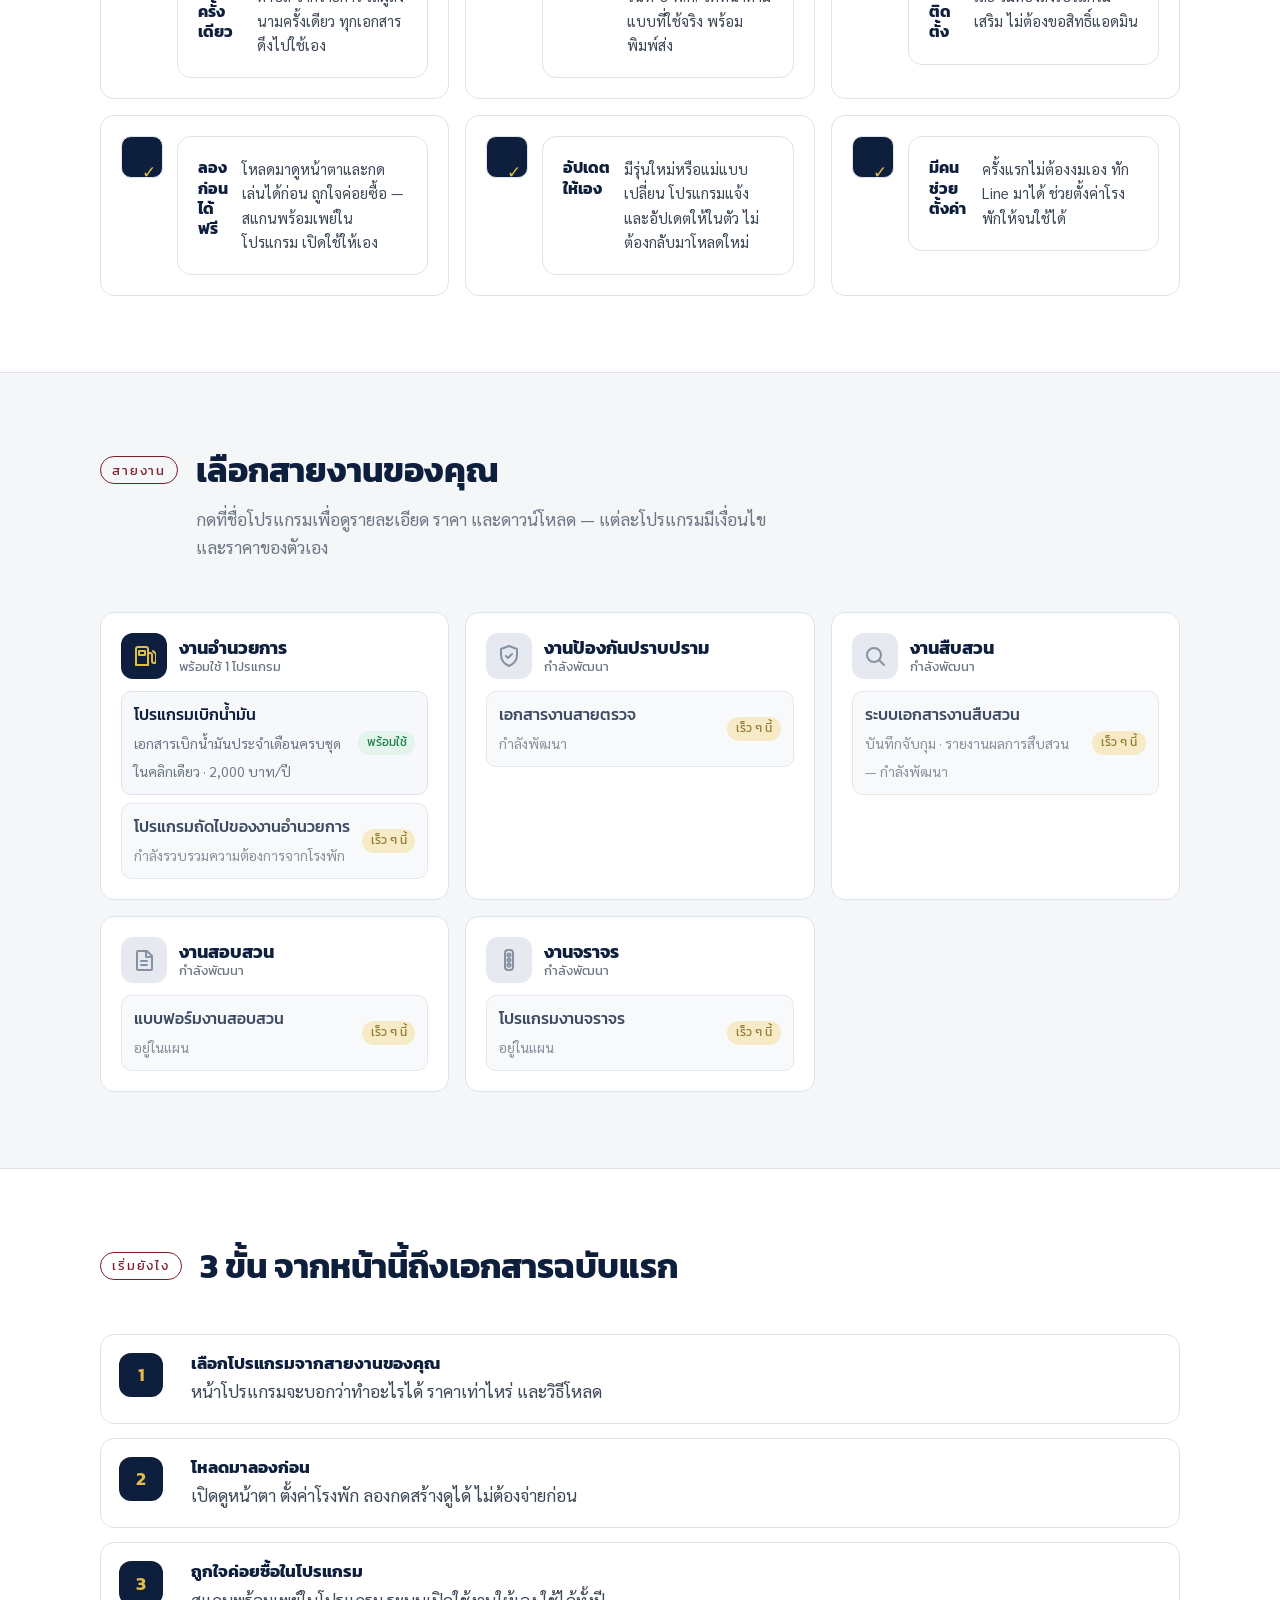
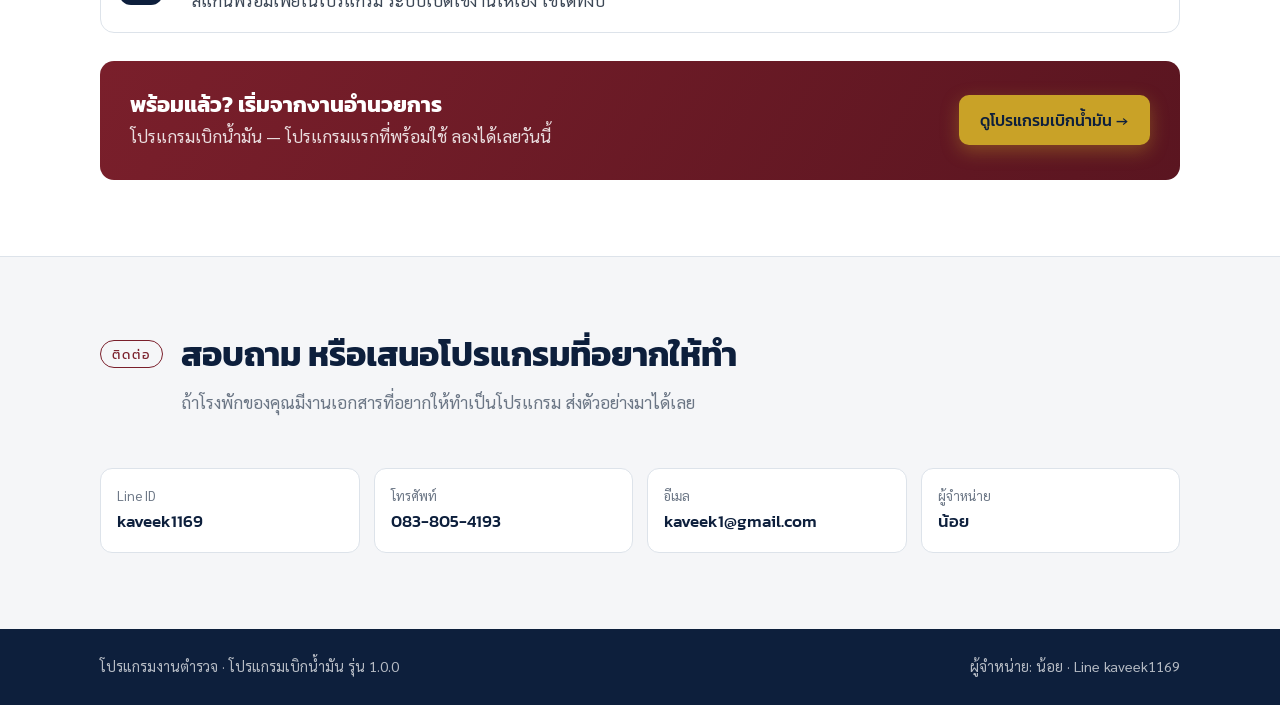
==== commit df4a981a: "Add files via upload" ====
--- a/index.html
+++ b/index.html
@@ -1,555 +1,360 @@
 <!DOCTYPE html>
-<html lang="th">
+<html lang="th" class="js">
 <head>
 <meta charset="utf-8">
 <meta name="viewport" content="width=device-width, initial-scale=1">
-<title>โปรแกรมเบิกน้ำมัน</title>
-<meta name="description" content="โปรแกรมทำเอกสารเบิกน้ำมันประจำเดือนสำหรับสถานีตำรวจภูธร คีย์ครั้งเดียวได้เอกสารครบ 7 ชนิด">
-<meta property="og:title" content="โปรแกรมเบิกน้ำมัน — สำหรับสถานีตำรวจภูธร">
-<meta property="og:description" content="คีย์ใบเสร็จครั้งเดียว ได้เอกสารเบิกน้ำมันประจำเดือนครบ 7 ชนิด พร้อมพิมพ์">
-<meta property="og:type" content="website">
-<link rel="icon" href="data:image/svg+xml,%3Csvg xmlns='http://www.w3.org/2000/svg' viewBox='0 0 32 32'%3E%3Crect width='32' height='32' rx='4' fill='%238E7C4E'/%3E%3Cpath d='M9 8h9l5 5v11H9z' fill='none' stroke='%23F4F1E9' stroke-width='2'/%3E%3Cpath d='M12 17h8M12 20h6' stroke='%23F4F1E9' stroke-width='2'/%3E%3C/svg%3E">
+<title>โปรแกรมงานตำรวจ — ทำงานเอกสารโรงพักให้เสร็จในไม่กี่นาที</title>
+<meta name="description" content="รวมโปรแกรมช่วยงานเอกสารสำหรับสถานีตำรวจทั้ง 5 สายงาน ตั้งค่าโรงพักครั้งเดียว ออกเอกสารตามแบบราชการได้ทันที">
 <link rel="preconnect" href="https://fonts.googleapis.com">
 <link rel="preconnect" href="https://fonts.gstatic.com" crossorigin>
-<link rel="stylesheet" href="https://fonts.googleapis.com/css2?family=Trirong:wght@500;600;700&family=IBM+Plex+Sans+Thai:wght@400;500;600&family=IBM+Plex+Mono:wght@400;500&display=swap">
-<style>
-:root{
-  --paper:#F4F1E9;
-  --paper-2:#EAE5D8;
-  --card:#FBF9F4;
-  --ink:#1A1814;
-  --ink-2:#4A453B;
-  --ink-3:#756E5F;
-  --rule:#D6CFBC;
-  --rule-2:#C0B79E;
-  --khaki:#8E7C4E;
-  --khaki-deep:#6E5F3A;
-  --navy:#202B45;
-  --stripe:#9E2B22;
-  --ok:#3F6B4A;
-  --shadow:rgba(48,42,28,.10);
-  --on-accent:#FBF9F4;
-
-  --f-display:"Trirong",Georgia,"Times New Roman",serif;
-  --f-body:"IBM Plex Sans Thai","Leelawadee UI","Segoe UI",system-ui,sans-serif;
-  --f-mono:"IBM Plex Mono","DejaVu Sans Mono",monospace;
-
-  --wrap:74rem;
-  --measure:60ch;
-}
-@media (prefers-color-scheme:dark){
-  :root:not([data-theme="light"]){
-    --paper:#15140F;
-    --paper-2:#1D1B15;
-    --card:#1E1C15;
-    --ink:#EFEADC;
-    --ink-2:#C3BBA6;
-    --ink-3:#948B76;
-    --rule:#33301F;
-    --rule-2:#4A452F;
-    --khaki:#C9B47C;
-    --khaki-deep:#E0CE9E;
-    --navy:#9FB0D6;
-    --stripe:#D9776A;
-    --ok:#8CBE99;
-    --shadow:rgba(0,0,0,.45);
-    --on-accent:#15140F;
-  }
-}
-:root[data-theme="dark"]{
-  --paper:#15140F;
-  --paper-2:#1D1B15;
-  --card:#1E1C15;
-  --ink:#EFEADC;
-  --ink-2:#C3BBA6;
-  --ink-3:#948B76;
-  --rule:#33301F;
-  --rule-2:#4A452F;
-  --khaki:#C9B47C;
-  --khaki-deep:#E0CE9E;
-  --navy:#9FB0D6;
-  --stripe:#D9776A;
-  --ok:#8CBE99;
-  --shadow:rgba(0,0,0,.45);
-  --on-accent:#15140F;
-}
-
-*{box-sizing:border-box}
-html{-webkit-text-size-adjust:100%}
-body{
-  margin:0;
-  background:var(--paper);
-  color:var(--ink);
-  font-family:var(--f-body);
-  font-size:17px;
-  line-height:1.75;
-  overflow-x:hidden;
-}
-img{max-width:100%}
-a{color:var(--khaki-deep)}
-a:focus-visible,button:focus-visible{outline:2px solid var(--stripe);outline-offset:3px;border-radius:2px}
-
-.wrap{width:100%;max-width:var(--wrap);margin-inline:auto;padding-inline:clamp(1.1rem,4vw,2.5rem)}
-
-/* ── ตราหัวกระดาษ ─────────────────────────────── */
-.masthead{border-bottom:1px solid var(--rule);background:var(--paper-2)}
-.masthead .wrap{display:flex;align-items:center;justify-content:space-between;gap:1rem;padding-block:.6rem}
-.crest{display:flex;align-items:center;gap:.6rem;font-family:var(--f-mono);font-size:.72rem;letter-spacing:.14em;text-transform:uppercase;color:var(--ink-3)}
-.crest span{width:26px;height:26px;border:1.5px solid var(--khaki);border-radius:3px;display:grid;place-items:center;color:var(--khaki);font-size:.7rem;letter-spacing:0}
-.masthead nav{display:flex;gap:1.25rem;font-size:.9rem}
-.masthead nav a{color:var(--ink-2);text-decoration:none;border-bottom:1px solid transparent;padding-bottom:2px}
-.masthead nav a:hover{color:var(--ink);border-bottom-color:var(--khaki)}
-@media (max-width:640px){.masthead nav{display:none}}
-
-/* ── หัวเรื่องแบบบันทึกข้อความ ─────────────────── */
-.memo{padding-block:clamp(2.5rem,6vw,4.25rem)}
-.memo-sheet{
-  background:var(--card);
-  border:1px solid var(--rule-2);
-  box-shadow:0 1px 0 var(--rule), 0 18px 40px -30px var(--shadow);
-  padding:clamp(1.4rem,4vw,2.75rem);
-}
-.memo-kicker{
-  font-family:var(--f-mono);font-size:.72rem;letter-spacing:.2em;text-transform:uppercase;
-  color:var(--khaki-deep);margin:0 0 1.4rem;
-}
-.memo-rows{display:grid;gap:.55rem;margin-bottom:1.9rem}
-.memo-row{display:grid;grid-template-columns:6.5rem 1fr;gap:.9rem;align-items:baseline;padding-bottom:.55rem;border-bottom:1px dotted var(--rule)}
-.memo-row:last-child{border-bottom:0;padding-bottom:0}
-.memo-row dt{font-family:var(--f-mono);font-size:.78rem;letter-spacing:.06em;color:var(--ink-3);white-space:nowrap}
-.memo-row dd{margin:0;color:var(--ink-2)}
-.memo-row dd b{color:var(--ink);font-weight:600}
-@media (max-width:560px){.memo-row{grid-template-columns:1fr;gap:.1rem}}
-
-h1{
-  font-family:var(--f-display);font-weight:700;
-  font-size:clamp(2.1rem,6.4vw,3.5rem);line-height:1.18;letter-spacing:-.01em;
-  margin:0 0 .7rem;text-wrap:balance;
-}
-.lede{font-size:clamp(1.06rem,2.1vw,1.22rem);color:var(--ink-2);max-width:var(--measure);margin:0 0 1.9rem}
-
-.cta-row{display:flex;flex-wrap:wrap;align-items:center;gap:.9rem 1.4rem;padding-top:1.5rem;border-top:2px solid var(--khaki)}
-.btn{
-  display:inline-flex;align-items:center;gap:.6rem;
-  font-family:var(--f-body);font-size:1.02rem;font-weight:600;
-  padding:.78rem 1.5rem;border:0;cursor:pointer;text-decoration:none;
-  background:var(--stripe);color:var(--on-accent);
-  transition:transform .12s ease,filter .12s ease;
-}
-.btn:hover{filter:brightness(1.07);transform:translateY(-1px)}
-.btn svg{flex:none}
-.btn-2{background:transparent;color:var(--ink);border:1.5px solid var(--rule-2);padding:.72rem 1.25rem}
-.btn-2:hover{border-color:var(--khaki);filter:none}
-.cta-note{font-size:.86rem;color:var(--ink-3);font-family:var(--f-mono)}
-
-/* ── โครงหน้าทั่วไป ────────────────────────────── */
-section{padding-block:clamp(2.75rem,6vw,4.5rem);border-top:1px solid var(--rule)}
-.sec-head{display:grid;grid-template-columns:9rem 1fr;gap:1.5rem;margin-bottom:2.2rem;align-items:start}
-.sec-label{font-family:var(--f-mono);font-size:.72rem;letter-spacing:.18em;text-transform:uppercase;color:var(--khaki-deep);padding-top:.55rem;border-top:2px solid var(--khaki)}
-h2{font-family:var(--f-display);font-weight:600;font-size:clamp(1.55rem,3.6vw,2.2rem);line-height:1.3;margin:0 0 .5rem;text-wrap:balance}
-.sec-head p{margin:0;color:var(--ink-2);max-width:var(--measure)}
-@media (max-width:760px){.sec-head{grid-template-columns:1fr;gap:.9rem}.sec-label{display:inline-block;padding-inline-end:2rem}}
-
-/* ── ก่อน/หลัง ─────────────────────────────────── */
-.compare{display:grid;grid-template-columns:1fr 1fr;gap:1px;background:var(--rule);border:1px solid var(--rule)}
-.compare > div{background:var(--card);padding:clamp(1.1rem,3vw,1.8rem)}
-.compare h3{font-family:var(--f-mono);font-size:.75rem;letter-spacing:.16em;text-transform:uppercase;margin:0 0 1rem;color:var(--ink-3)}
-.compare.after h3{color:var(--ok)}
-.compare ul{margin:0;padding-inline-start:1.15rem;display:grid;gap:.55rem}
-.compare li{color:var(--ink-2)}
-.compare .now h3{color:var(--stripe)}
-.compare .now li::marker{color:var(--stripe)}
-.compare .then li::marker{color:var(--ok)}
-@media (max-width:700px){.compare{grid-template-columns:1fr}}
-
-/* ── ตารางเอกสาร ───────────────────────────────── */
-.tablewrap{overflow-x:auto;border:1px solid var(--rule-2);background:var(--card)}
-table{width:100%;border-collapse:collapse;min-width:38rem}
-caption{text-align:start;padding:.9rem 1.1rem;font-family:var(--f-mono);font-size:.75rem;letter-spacing:.14em;text-transform:uppercase;color:var(--ink-3);border-bottom:1px solid var(--rule)}
-th,td{text-align:start;padding:.72rem 1.1rem;border-bottom:1px solid var(--rule);vertical-align:baseline}
-thead th{font-family:var(--f-mono);font-weight:500;font-size:.74rem;letter-spacing:.1em;text-transform:uppercase;color:var(--ink-3);background:var(--paper-2)}
-tbody tr:last-child th,tbody tr:last-child td{border-bottom:0}
-td.form{font-family:var(--f-mono);font-size:.86rem;color:var(--khaki-deep);white-space:nowrap;font-variant-numeric:tabular-nums}
-td.doc{font-weight:500;color:var(--ink)}
-td.file{font-family:var(--f-mono);font-size:.82rem;color:var(--ink-3);white-space:nowrap}
-tbody tr:hover{background:var(--paper-2)}
-
-/* ── รายการจุดเด่น ─────────────────────────────── */
-.feats{display:grid;grid-template-columns:repeat(3,minmax(0,1fr));gap:1px;background:var(--rule);border:1px solid var(--rule)}
-@media (max-width:980px){.feats{grid-template-columns:repeat(2,minmax(0,1fr))}}
-@media (max-width:620px){.feats{grid-template-columns:1fr}}
-.feat{background:var(--card);padding:clamp(1.1rem,2.6vw,1.6rem);display:grid;gap:.45rem;align-content:start}
-.feat h3{font-size:1.02rem;font-weight:600;margin:0;color:var(--ink)}
-.feat p{margin:0;font-size:.94rem;color:var(--ink-2)}
-.feat .num{font-family:var(--f-mono);font-size:1.5rem;font-weight:500;color:var(--khaki);line-height:1.1;font-variant-numeric:tabular-nums}
-
-/* ── ขั้นตอน ───────────────────────────────────── */
-.steps{display:grid;gap:0;counter-reset:s;border-inline-start:2px solid var(--khaki);padding-inline-start:0;margin:0;list-style:none}
-.steps li{counter-increment:s;padding:.95rem 0 .95rem 2.6rem;position:relative;border-bottom:1px solid var(--rule)}
-.steps li:last-child{border-bottom:0}
-.steps li::before{
-  content:counter(s);position:absolute;inset-inline-start:0;top:1.05rem;
-  width:1.7rem;height:1.7rem;margin-inline-start:-.85rem;
-  background:var(--khaki);color:var(--paper);
-  display:grid;place-items:center;border-radius:50%;
-  font-family:var(--f-mono);font-size:.8rem;line-height:1;
-}
-.steps b{font-weight:600}
-.steps span{display:block;color:var(--ink-2);font-size:.94rem}
-
-/* ── ราคา / ดาวน์โหลด ──────────────────────────── */
-.slip{
-  display:grid;grid-template-columns:minmax(0,1.05fr) minmax(0,1fr);gap:1px;
-  background:var(--rule-2);border:1px solid var(--rule-2);
-  box-shadow:0 18px 40px -32px var(--shadow);
-}
-.slip > div{background:var(--card);padding:clamp(1.3rem,3.4vw,2.1rem)}
-.price{font-family:var(--f-display);font-weight:700;font-size:clamp(2.6rem,8vw,4rem);line-height:1;color:var(--ink);letter-spacing:-.02em;font-variant-numeric:tabular-nums}
-.price small{font-family:var(--f-body);font-size:1rem;font-weight:500;color:var(--ink-3);letter-spacing:0}
-.incl{margin:1.3rem 0 0;padding:0;list-style:none;display:grid;gap:.5rem}
-.incl li{padding-inline-start:1.5rem;position:relative;color:var(--ink-2);font-size:.95rem}
-.incl li::before{content:"";position:absolute;inset-inline-start:0;top:.62em;width:.62rem;height:.62rem;border-inline-start:2px solid var(--ok);border-bottom:2px solid var(--ok);transform:rotate(-45deg)}
-.dl-meta{display:grid;gap:.4rem;margin:1.2rem 0 0;font-family:var(--f-mono);font-size:.82rem;color:var(--ink-3)}
-.dl-meta div{display:flex;justify-content:space-between;gap:1rem;border-bottom:1px dotted var(--rule);padding-bottom:.3rem}
-.dl-meta div:last-child{border-bottom:0}
-@media (max-width:760px){.slip{grid-template-columns:1fr}}
-
-/* ── กล่องเตือน ────────────────────────────────── */
-.notice{border:1px solid var(--rule-2);border-inline-start:4px solid var(--khaki);background:var(--paper-2);padding:clamp(1.1rem,3vw,1.6rem);margin-top:1.6rem}
-.notice h3{margin:0 0 .6rem;font-size:1rem;font-weight:600}
-.notice p{margin:0 0 .6rem;color:var(--ink-2);font-size:.95rem;max-width:var(--measure)}
-.notice ol{margin:0;padding-inline-start:1.3rem;color:var(--ink-2);font-size:.95rem;display:grid;gap:.35rem}
-.notice kbd{font-family:var(--f-mono);font-size:.85em;background:var(--card);border:1px solid var(--rule-2);padding:.05em .4em}
-
-/* ── คำถาม ─────────────────────────────────────── */
-details{border-bottom:1px solid var(--rule);padding:.2rem 0}
-details summary{cursor:pointer;padding:.85rem 0;font-weight:500;list-style:none;display:flex;justify-content:space-between;gap:1rem;align-items:baseline}
-details summary::-webkit-details-marker{display:none}
-details summary::after{content:"+";font-family:var(--f-mono);color:var(--khaki);font-size:1.2rem;line-height:1}
-details[open] summary::after{content:"–"}
-details p{margin:0 0 1rem;color:var(--ink-2);max-width:var(--measure);font-size:.96rem}
-
-/* ── บล็อกลงชื่อ / ติดต่อ ──────────────────────── */
-.sign{display:grid;grid-template-columns:repeat(auto-fit,minmax(15rem,1fr));gap:1px;background:var(--rule);border:1px solid var(--rule)}
-.sign a,.sign div{background:var(--card);padding:1.4rem clamp(1.1rem,3vw,1.6rem);text-decoration:none;color:inherit;display:grid;gap:.3rem;transition:background .12s ease}
-.sign a:hover{background:var(--paper-2)}
-.sign dt{font-family:var(--f-mono);font-size:.72rem;letter-spacing:.16em;text-transform:uppercase;color:var(--ink-3)}
-.sign dd{margin:0;font-size:1.12rem;font-weight:600;color:var(--ink);font-variant-numeric:tabular-nums}
-
-footer{border-top:1px solid var(--rule);padding-block:2rem;background:var(--paper-2)}
-footer .wrap{display:flex;flex-wrap:wrap;gap:.6rem 1.5rem;justify-content:space-between;align-items:center;font-size:.85rem;color:var(--ink-3);font-family:var(--f-mono)}
-
-@media (prefers-reduced-motion:reduce){
-  *{animation-duration:.001ms !important;transition-duration:.001ms !important}
-  .btn:hover{transform:none}
-}
-</style>
+<link href="https://fonts.googleapis.com/css2?family=Kanit:wght@400;500;600;700&family=Sarabun:wght@400;500;600;700&display=swap" rel="stylesheet">
+<link rel="stylesheet" href="site.css">
 </head>
 <body>
-
-<header class="masthead">
-  <div class="wrap">
-    <div class="crest"><span>บน</span>โปรแกรมเบิกน้ำมัน</div>
-    <nav>
-      <a href="#docs">เอกสารที่ได้</a>
-      <a href="#how">วิธีใช้</a>
-      <a href="#price">ราคา</a>
-      <a href="#faq">คำถาม</a>
-      <a href="#contact">ติดต่อ</a>
-    </nav>
+<nav class="nav">
+  <div class="wrap">
+    <a class="brand" href="index.html"><svg class="badge" viewBox="0 0 40 40" aria-hidden="true"><path d="M20 3l14 5v10c0 9-6 15-14 19C12 33 6 27 6 18V8l14-5z" fill="#c9a227"/><path d="M20 7l10 3.6V18c0 7-4.4 11.6-10 14.6C14.4 29.6 10 25 10 18v-7.4L20 7z" fill="#0d1f3c"/><path d="M20 12l1.9 4h4.2l-3.4 2.6 1.3 4.2L20 20.4l-4 2.4 1.3-4.2-3.4-2.6h4.2z" fill="#c9a227"/></svg> โปรแกรมงานตำรวจ</a>
+    
+    <div class="nav-links"><a href="#why">ทำไม</a><a href="#promise">สิ่งที่ได้</a><a href="#lines">5 สายงาน</a><a href="#start">เริ่มยังไง</a><a href="#contact">ติดต่อ</a></div>
+    <a class="btn btn-gold" href="#lines">เลือกสายงาน</a>
+  </div>
+</nav>
+
+<!-- ═══════════ HERO ═══════════ -->
+<header class="hero" id="top">
+  <div class="wrap">
+    <div class="hero-top"><span class="stripe"></span> โปรแกรมช่วยงานสถานีตำรวจ · ครบ 5 สายงาน</div>
+    <div class="slides slides-tall" id="slides" aria-roledescription="carousel">
+
+      <section class="slide active" data-dur="8000">
+        <div>
+          <span class="slide-kicker">เว็บนี้ทำเพื่ออะไร</span>
+          <h1>ให้งานเอกสารของโรงพัก<br><em>เสร็จในไม่กี่นาที</em></h1>
+          <p class="lede">เราทำโปรแกรมให้ตำรวจโดยคนที่ทำงานเอกสารในโรงพักมาเอง
+            งานที่ต้องพิมพ์ซ้ำทุกเดือน ทุกคดี ทุกวัน ควรกรอกครั้งเดียวแล้วให้โปรแกรมทำที่เหลือ
+            เพื่อให้เวลากลับไปอยู่กับงานที่สำคัญกว่า</p>
+          <div class="cta">
+            <a class="btn btn-gold" href="#lines">ดูโปรแกรมแต่ละสายงาน</a>
+            <a class="btn btn-ghost" href="#why">ทำไมต้องใช้</a>
+          </div>
+          <div class="hero-stats">
+            <div class="stat"><b>5</b><span>สายงานที่ครอบคลุม</span></div>
+            <div class="stat"><b>1 ครั้ง</b><span>ตั้งค่าโรงพัก ใช้ทั้งปี</span></div>
+            <div class="stat"><b>0</b><span>การติดตั้ง — ดับเบิลคลิกใช้เลย</span></div>
+          </div>
+        </div>
+        <div class="slide-art">
+          <svg viewBox="0 0 320 320" aria-hidden="true">
+            <circle class="ring" cx="160" cy="160" r="140" fill="none" stroke="rgba(201,162,39,.35)" stroke-width="2" stroke-dasharray="6 10"/>
+            <circle cx="160" cy="160" r="112" fill="#132a4f" stroke="rgba(255,255,255,.12)"/>
+            <g transform="translate(96 84)">
+              <rect x="0" y="0" width="128" height="160" rx="10" fill="#fff"/>
+              <rect x="14" y="18" width="70" height="8" rx="4" fill="#0d1f3c"/>
+              <rect x="14" y="36" width="100" height="6" rx="3" fill="#cfd6df"/>
+              <rect x="14" y="50" width="100" height="6" rx="3" fill="#cfd6df"/>
+              <rect x="14" y="64" width="72" height="6" rx="3" fill="#cfd6df"/>
+              <rect x="14" y="86" width="100" height="26" rx="6" fill="#f5e7b8"/>
+              <rect x="22" y="94" width="60" height="6" rx="3" fill="#c9a227"/>
+              <rect x="22" y="104" width="40" height="4" rx="2" fill="#c9a227"/>
+              <rect x="14" y="124" width="100" height="6" rx="3" fill="#cfd6df"/>
+              <rect x="14" y="138" width="56" height="6" rx="3" fill="#cfd6df"/>
+            </g>
+            <g transform="translate(200 200)">
+              <circle r="34" fill="#7a1f2b"/>
+              <path d="M-14 0l9 9 19-19" fill="none" stroke="#fff" stroke-width="6" stroke-linecap="round" stroke-linejoin="round"/>
+            </g>
+            <g font-family="Kanit,Sarabun,sans-serif" font-size="13" fill="#f5e7b8">
+              <text x="30" y="100">ชื่อ สภ.</text><text x="30" y="150">ผู้ลงนาม</text><text x="30" y="200">ทะเบียนรถ</text>
+              <text x="246" y="100">วันที่ พ.ศ.</text><text x="246" y="150">ครบชุด</text>
+            </g>
+          </svg>
+        </div>
+      </section>
+
+      <section class="slide" data-dur="7000">
+        <div>
+          <span class="slide-kicker">งานง่ายขึ้นยังไง</span>
+          <h1>กรอกครั้งเดียว<br>ได้เอกสาร<em>ครบทั้งชุด</em></h1>
+          <p class="lede">ชื่อโรงพัก ผู้ลงนาม ยศ ตำแหน่ง วันที่ ปี พ.ศ. — โปรแกรมจำไว้ให้และเติมให้เองทุกฉบับ
+            ตัวเลขทุกหน้าคิดจากชุดเดียวกัน จึงตรงกันเสมอ ไม่ต้องกลัวถูกส่งกลับมาแก้</p>
+          <div class="cta"><a class="btn btn-gold" href="#promise">สิ่งที่ทุกโปรแกรมมีเหมือนกัน</a></div>
+        </div>
+        <div class="slide-art">
+          <svg viewBox="0 0 320 320" aria-hidden="true">
+            <circle class="ring" cx="160" cy="160" r="140" fill="none" stroke="rgba(201,162,39,.35)" stroke-width="2" stroke-dasharray="6 10"/>
+            <circle cx="160" cy="160" r="112" fill="#132a4f"/>
+            <g transform="translate(70 118)"><rect width="70" height="84" rx="8" fill="#fff"/><rect x="12" y="16" width="46" height="6" rx="3" fill="#0d1f3c"/><rect x="12" y="30" width="46" height="5" rx="2.5" fill="#cfd6df"/><rect x="12" y="42" width="30" height="5" rx="2.5" fill="#cfd6df"/><rect x="12" y="58" width="46" height="12" rx="4" fill="#f5e7b8"/></g>
+            <path d="M150 160h30" stroke="#c9a227" stroke-width="6" stroke-linecap="round"/><path d="M172 150l12 10-12 10" fill="none" stroke="#c9a227" stroke-width="6" stroke-linecap="round" stroke-linejoin="round"/>
+            <g transform="translate(196 96)"><rect width="52" height="62" rx="6" fill="#fff"/><rect x="10" y="12" width="32" height="5" rx="2.5" fill="#0d1f3c"/><rect x="10" y="24" width="32" height="4" rx="2" fill="#cfd6df"/></g>
+            <g transform="translate(206 140)"><rect width="52" height="62" rx="6" fill="#fff"/><rect x="10" y="12" width="32" height="5" rx="2.5" fill="#0d1f3c"/><rect x="10" y="24" width="32" height="4" rx="2" fill="#cfd6df"/></g>
+            <g transform="translate(216 184)"><rect width="52" height="62" rx="6" fill="#fff"/><rect x="10" y="12" width="32" height="5" rx="2.5" fill="#0d1f3c"/><rect x="10" y="24" width="32" height="4" rx="2" fill="#cfd6df"/><circle cx="40" cy="48" r="9" fill="#1b7f4b"/><path d="M35 48l3.5 3.5 6-6" fill="none" stroke="#fff" stroke-width="2.5" stroke-linecap="round" stroke-linejoin="round"/></g>
+          </svg>
+        </div>
+      </section>
+
+      <section class="slide" data-dur="7000">
+        <div>
+          <span class="slide-kicker">คุณจะได้อะไร</span>
+          <h1>เวลาคืนมา<br>งาน<em>ไม่ถูกตีกลับ</em></h1>
+          <p class="lede">ไม่ต้องนั่งพิมพ์ทับไฟล์เดือนที่แล้ว ไม่ต้องไล่แก้วันที่ทีละหน้า ไม่ต้องเช็กยอดข้ามไฟล์
+            เอกสารถูกแบบราชการตั้งแต่ครั้งแรก ลองได้ฟรีก่อน ถูกใจค่อยซื้อในโปรแกรม</p>
+          <div class="cta"><a class="btn btn-gold" href="#lines">เลือกสายงานของคุณ</a><a class="btn btn-ghost" href="#start">เริ่มยังไง</a></div>
+        </div>
+        <div class="slide-art">
+          <svg viewBox="0 0 320 320" aria-hidden="true">
+            <circle class="ring" cx="160" cy="160" r="140" fill="none" stroke="rgba(201,162,39,.35)" stroke-width="2" stroke-dasharray="6 10"/>
+            <circle cx="160" cy="160" r="112" fill="#132a4f"/>
+            <circle cx="160" cy="160" r="70" fill="none" stroke="#c9a227" stroke-width="10"/>
+            <path d="M160 110v50l32 20" fill="none" stroke="#fff" stroke-width="10" stroke-linecap="round" stroke-linejoin="round"/>
+            <circle cx="160" cy="160" r="8" fill="#c9a227"/>
+          </svg>
+        </div>
+      </section>
+    </div>
+    <div class="slide-ctrl">
+      <button class="arrow" id="prev" aria-label="ก่อนหน้า">‹</button>
+      <div class="dots" id="dots"></div>
+      <button class="arrow" id="next" aria-label="ถัดไป">›</button>
+      <span class="slide-count" id="count">1 / 3</span>
+    </div>
   </div>
 </header>
 
-<main>
-
-<div class="memo">
-  <div class="wrap">
-    <div class="memo-sheet">
-      <p class="memo-kicker">บันทึกข้อความ</p>
-      <dl class="memo-rows">
-        <div class="memo-row"><dt>ส่วนราชการ</dt><dd>สถานีตำรวจภูธร<b> ทุกจังหวัดทั่วประเทศ</b></dd></div>
-        <div class="memo-row"><dt>เรื่อง</dt><dd>ทำเอกสารเบิกน้ำมันประจำเดือน <b>ครบ 7 ชนิด</b> จากการคีย์ครั้งเดียว</dd></div>
-        <div class="memo-row"><dt>เรียน</dt><dd>เจ้าหน้าที่พัสดุ · รอง สว.(ป.) · หัวหน้าสถานี</dd></div>
-      </dl>
-
-      <h1>เลิกพิมพ์เอกสารเบิกน้ำมันทีละใบ</h1>
-      <p class="lede">
-        คีย์ใบเสร็จน้ำมันของเดือนนั้นครั้งเดียว โปรแกรมออกเอกสารให้ครบทั้งชุด
-        ตั้งแต่ผนวก 3/5/6 ไปจนถึงหนังสือส่งจังหวัด เป็นไฟล์ Word และ Excel
-        ที่เปิดแก้ต่อได้ ชื่อ สภ. ยศ ตำแหน่ง วันที่ และเลขที่หนังสือ เปลี่ยนตามโรงพักของคุณเองทั้งหมด
-      </p>
-
-      <div class="cta-row">
-        <a class="btn" href="BikNamman.exe" download>
-          <svg width="17" height="17" viewBox="0 0 24 24" fill="none" stroke="currentColor" stroke-width="2.2" stroke-linecap="round" stroke-linejoin="round" aria-hidden="true"><path d="M12 3v13"/><path d="m6.5 11.5 5.5 5.5 5.5-5.5"/><path d="M4 20h16"/></svg>
-          ดาวน์โหลดโปรแกรม
-        </a>
-        <a class="btn btn-2" href="#price">ราคาและวิธีสั่งซื้อ</a>
-        <span class="cta-note">Windows · 18 MB · ไฟล์เดียว ไม่ต้องติดตั้ง</span>
-      </div>
-    </div>
-  </div>
+<!-- ═══════════ ทำไม ═══════════ -->
+<section class="sec" id="why">
+  <div class="wrap">
+    <div class="sec-head reveal"><span class="sec-label">ทำไม</span>
+      <div><h2>งานเอกสารกินเวลาตำรวจไปเท่าไหร่</h2><p>งานส่วนใหญ่ในโรงพักไม่ได้ยาก แต่ซ้ำ — และงานซ้ำคือสิ่งที่คอมพิวเตอร์ควรทำแทนคน</p></div>
+    </div>
+    <div class="pains">
+      <div class="pain reveal"><h3>พิมพ์ทับไฟล์เดือนที่แล้ว</h3><p>เปิดไฟล์เก่ามาแก้ตัวเลขกับวันที่ทีละหน้า ตกหล่นจุดเดียวถูกส่งกลับทั้งชุด</p><span class="arrow-down">↓ เปลี่ยนเป็น</span><p class="fix">กรอกครั้งเดียว โปรแกรมเติมให้ทุกหน้า</p></div>
+      <div class="pain reveal"><h3>ข้อมูลโรงพักกรอกซ้ำทุกครั้ง</h3><p>ชื่อ สภ. ผู้กำกับ ผู้ลงนาม ทะเบียนรถ พิมพ์ใหม่ทุกเดือน ย้ายคนทีต้องรื้อทั้งชุด</p><span class="arrow-down">↓ เปลี่ยนเป็น</span><p class="fix">ตั้งค่าโรงพักครั้งเดียว ใช้ได้ทั้งปี</p></div>
+      <div class="pain reveal"><h3>ยอดไม่ตรงกันข้ามไฟล์</h3><p>เอกสารหลายฉบับอ้างตัวเลขเดียวกัน แต่แก้ไม่ครบ ตัวเลขเลยไม่ตรง ต้องนั่งเทียบใหม่</p><span class="arrow-down">↓ เปลี่ยนเป็น</span><p class="fix">ทุกฉบับคิดจากตัวเลขชุดเดียว ตรงกันเสมอ</p></div>
+    </div>
+  </div>
+</section>
+
+<!-- ═══════════ สิ่งที่ได้ ═══════════ -->
+<section class="sec product" id="promise">
+  <div class="wrap">
+    <div class="sec-head reveal"><span class="sec-label">สิ่งที่ได้</span>
+      <div><h2>ทุกโปรแกรมของเรามีสิ่งนี้เหมือนกัน</h2><p>ไม่ว่าจะเลือกสายงานไหน คุณจะได้แนวคิดเดียวกัน — ตั้งค่าครั้งเดียว แล้วโปรแกรมทำที่เหลือ</p></div>
+    </div>
+    <div class="promise">
+      <div class="reveal"><div class="ic">✓</div><div><h3>ตั้งค่าโรงพักครั้งเดียว</h3><p>เลือกจังหวัด อำเภอ ตำบล จากรายการ ใส่ผู้ลงนามครั้งเดียว ทุกเอกสารดึงไปใช้เอง</p></div></div>
+      <div class="reveal"><div class="ic">✓</div><div><h3>ถูกแบบราชการ</h3><p>ยศ ตำแหน่ง เขียนเต็ม วันที่ ปี พ.ศ. จัดหน้าตามแบบที่ใช้จริง พร้อมพิมพ์ส่ง</p></div></div>
+      <div class="reveal"><div class="ic">✓</div><div><h3>ไม่ต้องติดตั้ง</h3><p>ไฟล์เดียว ดับเบิลคลิกใช้ได้เลย ไม่ต้องลงโปรแกรมเสริม ไม่ต้องขอสิทธิ์แอดมิน</p></div></div>
+      <div class="reveal"><div class="ic">✓</div><div><h3>ลองก่อนได้ฟรี</h3><p>โหลดมาดูหน้าตาและกดเล่นได้ก่อน ถูกใจค่อยซื้อ — สแกนพร้อมเพย์ในโปรแกรม เปิดใช้ให้เอง</p></div></div>
+      <div class="reveal"><div class="ic">✓</div><div><h3>อัปเดตให้เอง</h3><p>มีรุ่นใหม่หรือแม่แบบเปลี่ยน โปรแกรมแจ้งและอัปเดตให้ในตัว ไม่ต้องกลับมาโหลดใหม่</p></div></div>
+      <div class="reveal"><div class="ic">✓</div><div><h3>มีคนช่วยตั้งค่า</h3><p>ครั้งแรกไม่ต้องงมเอง ทัก Line มาได้ ช่วยตั้งค่าโรงพักให้จนใช้ได้</p></div></div>
+    </div>
+  </div>
+</section>
+
+<!-- ═══════════ 5 สายงาน ═══════════ -->
+<section class="sec" id="lines">
+  <div class="wrap">
+    <div class="sec-head reveal"><span class="sec-label">สายงาน</span>
+      <div><h2>เลือกสายงานของคุณ</h2><p>กดที่ชื่อโปรแกรมเพื่อดูรายละเอียด ราคา และดาวน์โหลด — แต่ละโปรแกรมมีเงื่อนไขและราคาของตัวเอง</p></div>
+    </div>
+    <div class="lines" id="lines-grid"></div>
+  </div>
+</section>
+
+<!-- ═══════════ เริ่มยังไง ═══════════ -->
+<section class="sec product" id="start">
+  <div class="wrap">
+    <div class="sec-head reveal"><span class="sec-label">เริ่มยังไง</span>
+      <div><h2>3 ขั้น จากหน้านี้ถึงเอกสารฉบับแรก</h2></div>
+    </div>
+    <div class="timeline">
+      <div class="tl reveal"><div class="n">1</div><div><h3>เลือกโปรแกรมจากสายงานของคุณ</h3><p>หน้าโปรแกรมจะบอกว่าทำอะไรได้ ราคาเท่าไหร่ และวิธีโหลด</p></div></div>
+      <div class="tl reveal"><div class="n">2</div><div><h3>โหลดมาลองก่อน</h3><p>เปิดดูหน้าตา ตั้งค่าโรงพัก ลองกดสร้างดูได้ ไม่ต้องจ่ายก่อน</p></div></div>
+      <div class="tl reveal"><div class="n">3</div><div><h3>ถูกใจค่อยซื้อในโปรแกรม</h3><p>สแกนพร้อมเพย์ในโปรแกรม ระบบเปิดใช้งานให้เอง ใช้ได้ทั้งปี</p></div></div>
+    </div>
+    <div class="cta-band reveal" style="margin-top:28px">
+      <div><h3>พร้อมแล้ว? เริ่มจากงานอำนวยการ</h3><p>โปรแกรมเบิกน้ำมัน — โปรแกรมแรกที่พร้อมใช้ ลองได้เลยวันนี้</p></div>
+      <a class="btn btn-gold" href="biknamman.html">ดูโปรแกรมเบิกน้ำมัน →</a>
+    </div>
+  </div>
+</section>
+
+<!-- ═══════════ ติดต่อ ═══════════ -->
+<section class="sec" id="contact">
+  <div class="wrap">
+    <div class="sec-head reveal"><span class="sec-label">ติดต่อ</span><div><h2>สอบถาม หรือเสนอโปรแกรมที่อยากให้ทำ</h2><p>ถ้าโรงพักของคุณมีงานเอกสารที่อยากให้ทำเป็นโปรแกรม ส่งตัวอย่างมาได้เลย</p></div></div>
+    <div class="contact reveal">
+      <div><span>Line ID</span><b>kaveek1169</b></div>
+      <div><span>โทรศัพท์</span><b>083-805-4193</b></div>
+      <div><span>อีเมล</span><b>kaveek1@gmail.com</b></div>
+      <div><span>ผู้จำหน่าย</span><b>น้อย</b></div>
+    </div>
+  </div>
+</section>
+<footer>
+  <div class="wrap">
+    <span>โปรแกรมงานตำรวจ · <span id="verfoot">โปรแกรมเบิกน้ำมัน รุ่น 1.0</span></span>
+    <span>ผู้จำหน่าย: น้อย · Line kaveek1169</span>
+  </div>
+</footer>
+<!-- ═══════════ <!-- ═══════════ ตัวการ์ตูนตำรวจแนะนำ "ส.ต.ท.อำนวย หัวคาด" (ต้นแบบวาดเอง) ═══════════ -->
+<div class="guide" id="guide">
+  <div class="bubble" id="bubble">
+    <button class="close" id="gclose" aria-label="ปิด">✕</button>
+    <b>ส.ต.ท.อำนวย หัวคาด — ผู้ช่วยแนะนำ</b>
+    <span id="gtext"></span><span class="cur"></span>
+  </div>
+  <svg class="officer" id="officer" viewBox="0 0 200 220" aria-hidden="true">
+    <!-- ลำตัว/เครื่องแบบสีกากี -->
+    <path d="M40 220c0-44 22-70 60-70s60 26 60 70z" fill="#8a7a4e"/>
+    <path d="M100 150l-16 20 16 44 16-44z" fill="#6f6139"/>
+    <path d="M100 152l-6 8 6 34 6-34z" fill="#3b2f1e"/>
+    <!-- อินทรธนู -->
+    <rect x="46" y="156" width="30" height="12" rx="4" fill="#6f6139"/><rect x="124" y="156" width="30" height="12" rx="4" fill="#6f6139"/>
+    <!-- บั้ง ส.ต.ท. 2 แถบ ที่ต้นแขนซ้าย -->
+    <path d="M40 186l12-8 12 8M40 196l12-8 12 8" fill="none" stroke="#c9a227" stroke-width="4" stroke-linejoin="round"/>
+    <!-- ป้ายชื่อ/เข็ม -->
+    <rect x="112" y="178" width="30" height="8" rx="2" fill="#f2f2f2"/><rect x="60" y="176" width="26" height="10" rx="2" fill="#c9a227"/>
+    <!-- คอ -->
+    <rect x="86" y="128" width="28" height="26" rx="8" fill="#e8b98f"/>
+    <!-- หัว -->
+    <ellipse cx="100" cy="98" rx="42" ry="46" fill="#f1c59d"/>
+    <path d="M58 100c0-18 8-30 20-36h44c12 6 20 18 20 36" fill="#2b2118"/>
+    <!-- หู -->
+    <ellipse cx="58" cy="104" rx="7" ry="9" fill="#e8b98f"/><ellipse cx="142" cy="104" rx="7" ry="9" fill="#e8b98f"/>
+    <!-- หมวกทรงหม้อตาล -->
+    <path d="M52 74c0-22 22-34 48-34s48 12 48 34l-6 4H58z" fill="#8a7a4e"/>
+    <path d="M50 76h100l4 6c0 5-26 9-54 9s-54-4-54-9z" fill="#2b2b2b"/>
+    <path d="M60 78c12 10 68 10 80 0" fill="none" stroke="#c9a227" stroke-width="3"/>
+    <path d="M52 74c10-6 86-6 96 0v4c-10 5-86 5-96 0z" fill="#3b3a36"/>
+    <!-- ตราหน้าหมวก (ดาวในวงกลม — วาดเอง) -->
+    <circle cx="100" cy="58" r="9" fill="#c9a227"/><path d="M100 51l2 4.5h4.8l-3.9 2.9 1.5 4.6-4.4-2.8-4.4 2.8 1.5-4.6-3.9-2.9h4.8z" fill="#7a1f2b"/>
+    <!-- คิ้ว ตา -->
+    <path d="M78 92c6-4 14-4 20 0M102 92c6-4 14-4 20 0" fill="none" stroke="#2b2118" stroke-width="3" stroke-linecap="round"/>
+    <g class="eye"><ellipse cx="88" cy="103" rx="5" ry="6" fill="#2b2118"/><circle cx="90" cy="101" r="1.6" fill="#fff"/></g>
+    <g class="eye"><ellipse cx="112" cy="103" rx="5" ry="6" fill="#2b2118"/><circle cx="114" cy="101" r="1.6" fill="#fff"/></g>
+    <!-- จมูก ปากยิ้ม -->
+    <path d="M100 108v8" stroke="#d9a07a" stroke-width="3" stroke-linecap="round"/>
+    <path d="M86 122c6 8 22 8 28 0" fill="none" stroke="#a5563f" stroke-width="3.5" stroke-linecap="round"/>
+    <!-- แขนขวายกโบกมือ -->
+    <g class="hand">
+      <path d="M150 200c8-12 12-30 8-48" fill="none" stroke="#8a7a4e" stroke-width="18" stroke-linecap="round"/>
+      <circle cx="158" cy="146" r="13" fill="#f1c59d"/>
+      <path d="M150 138v-10M156 134v-12M162 135v-11M168 140v-8" stroke="#f1c59d" stroke-width="6" stroke-linecap="round"/>
+    </g>
+    <!-- แขนซ้าย -->
+    <path d="M50 200c-6-12-8-28-4-42" fill="none" stroke="#8a7a4e" stroke-width="18" stroke-linecap="round"/>
+  </svg>
 </div>
 
-<section id="why">
-  <div class="wrap">
-    <div class="sec-head">
-      <div class="sec-label">ทำไม</div>
-      <div>
-        <h2>งานเดิม 7 ไฟล์ พิมพ์ทับของเดือนที่แล้ว</h2>
-        <p>เอกสารเบิกน้ำมันของแต่ละเดือนต่างกันแค่ตัวเลขกับวันที่ แต่ต้องไล่แก้ทุกไฟล์ทีละจุด
-           พลาดจุดเดียวก็ต้องส่งกลับมาแก้ใหม่</p>
-      </div>
-    </div>
-    <div class="compare">
-      <div class="now">
-        <h3>ทำมือแบบเดิม</h3>
-        <ul>
-          <li>เปิดไฟล์เดือนที่แล้วมาพิมพ์ทับ ทีละไฟล์ 7 ไฟล์</li>
-          <li>เดือน วันที่ ปี พ.ศ. ต้องไล่แก้ทุกหน้า ตกหล่นง่าย</li>
-          <li>เฉลี่ยยอดเงินให้ลงตัวเองด้วยเครื่องคิดเลข</li>
-          <li>ย้ายโรงพักหรือเปลี่ยนผู้ลงนามที ต้องรื้อทั้งชุด</li>
-          <li>ยอดในผนวก 7 กับหนังสือส่งจังหวัดไม่ตรงกัน</li>
-        </ul>
-      </div>
-      <div class="then">
-        <h3>ใช้โปรแกรมนี้</h3>
-        <ul>
-          <li>เลือกเดือน กรอกยอดที่ได้รับจัดสรร กดปุ่มเดียว</li>
-          <li>วันที่ เดือน ปี พ.ศ. และวันสุดท้ายของเดือน คำนวณให้เอง</li>
-          <li>เฉลี่ยยอด ซอยใบเสร็จ และจัดวันเติมให้อัตโนมัติ</li>
-          <li>ตั้งค่าโรงพักครั้งเดียว ใช้ได้ทุกเดือนต่อจากนั้น</li>
-          <li>ทุกไฟล์คิดจากตัวเลขชุดเดียวกัน ยอดตรงกันเสมอ</li>
-        </ul>
-      </div>
-    </div>
-  </div>
-</section>
-
-<section id="docs">
-  <div class="wrap">
-    <div class="sec-head">
-      <div class="sec-label">ผลลัพธ์</div>
-      <div>
-        <h2>เอกสารที่ได้จากการกดครั้งเดียว</h2>
-        <p>เลือกติ๊กเฉพาะไฟล์ที่โรงพักใช้ก็ได้ ทุกไฟล์เป็น .docx และ .xlsx เปิดแก้ต่อใน Word / Excel ได้ตามปกติ</p>
-      </div>
-    </div>
-    <div class="tablewrap">
-      <table>
-        <caption>ชุดเอกสารประจำเดือน</caption>
-        <thead>
-          <tr><th scope="col">แบบ / ผนวก</th><th scope="col">เอกสาร</th><th scope="col">ไฟล์ที่ได้</th></tr>
-        </thead>
-        <tbody>
-          <tr><td class="form">ผนวก 3 / 5 / 6</td><td class="doc">เบิกน้ำมันรวม</td><td class="file">เบิกน้ำมัน_&lt;เดือน&gt;.docx</td></tr>
-          <tr><td class="form">ผนวก 7 + 8</td><td class="doc">ทะเบียนคุม และแจ้งยอดการใช้</td><td class="file">ผนวก_&lt;เดือน&gt;.xlsx</td></tr>
-          <tr><td class="form">—</td><td class="doc">หนังสือส่งจังหวัด</td><td class="file">ส่งจังหวัด_&lt;เดือน&gt;.docx</td></tr>
-          <tr><td class="form">—</td><td class="doc">คำสั่งแต่งตั้งผู้ดูแลรถ</td><td class="file">คำสั่งแต่งตั้งดูแลรถ_&lt;เดือน&gt;.docx</td></tr>
-          <tr><td class="form">—</td><td class="doc">รายละเอียดการซ่อมบำรุง</td><td class="file">ซ่อม_&lt;เดือน&gt;.xlsx</td></tr>
-          <tr><td class="form">—</td><td class="doc">ใบแจ้งยอดรายคัน</td><td class="file">ใบแจ้งยอด_&lt;เดือน&gt;.xlsx</td></tr>
-          <tr><td class="form">แบบ 3</td><td class="doc">ใบขออนุญาตใช้รถ</td><td class="file">ขอใช้รถ_&lt;เดือน&gt;.docx</td></tr>
-        </tbody>
-      </table>
-    </div>
-  </div>
-</section>
-
-<section id="how">
-  <div class="wrap">
-    <div class="sec-head">
-      <div class="sec-label">วิธีใช้</div>
-      <div>
-        <h2>ตั้งค่าครั้งเดียว แล้วเดือนต่อไปใช้เวลาไม่กี่นาที</h2>
-        <p>หน้าตั้งค่าส่วนใหญ่เป็นการเลือกจากรายการ ไม่ต้องพิมพ์เอง</p>
-      </div>
-    </div>
-    <ol class="steps">
-      <li><b>ตั้งค่าโรงพัก</b><span>เลือกจังหวัด → อำเภอ → ตำบล โปรแกรมเติมตำรวจภูธรภาคและรหัสไปรษณีย์ให้เอง เหลือกรอกเองแค่เบอร์โทรกับเลขหนังสือ</span></li>
-      <li><b>ใส่ทะเบียนรถและผู้ใช้รถ</b><span>ประเภทรถ ยศ ชื่อ ตำแหน่ง ทะเบียน เชื้อเพลิง เก็บอยู่ในโปรแกรม ไม่ต้องมีไฟล์ Excel แยก</span></li>
-      <li><b>เลือกเดือนและกรอกยอด</b><span>ใส่เล่มที่/เลขที่ใบสั่งจ่าย และยอดรวมที่ได้รับจัดสรร แล้วกดเฉลี่ยอัตโนมัติ</span></li>
-      <li><b>ตรวจตัวเลขรายคน</b><span>แก้ยอดหรือวันที่ของใครเป็นรายคนได้ ก่อนสั่งพิมพ์</span></li>
-      <li><b>กดสร้างเอกสาร</b><span>เลือกโฟลเดอร์ปลายทาง โปรแกรมเปิดโฟลเดอร์ให้ทันทีที่เสร็จ</span></li>
-    </ol>
-  </div>
-</section>
-
-<section id="feats">
-  <div class="wrap">
-    <div class="sec-head">
-      <div class="sec-label">รายละเอียด</div>
-      <div>
-        <h2>สิ่งที่โปรแกรมคิดให้เอง</h2>
-        <p>ส่วนที่เสียเวลาที่สุดตอนทำมือ คือส่วนที่โปรแกรมจัดการให้ทั้งหมด</p>
-      </div>
-    </div>
-    <div class="feats">
-      <div class="feat">
-        <div class="num">77 / 930 / 7,452</div>
-        <h3>จังหวัด อำเภอ ตำบล</h3>
-        <p>เลือกไล่ลงมาเป็นชั้น รหัสไปรษณีย์และตำรวจภูธรภาคเติมให้อัตโนมัติ</p>
-      </div>
-      <div class="feat">
-        <div class="num">ยศ · ตำแหน่ง</div>
-        <h3>เขียนเต็มให้เอง</h3>
-        <p>กรอกแค่ยศย่อ เช่น พ.ต.อ. โปรแกรมเขียน “พันตำรวจเอก” และ “ผู้กำกับการสถานีตำรวจภูธร…” ในเอกสารให้เอง</p>
-      </div>
-      <div class="feat">
-        <div class="num">10 / 35</div>
-        <h3>กม. ต่อลิตร</h3>
-        <p>คิดระยะทางที่วิ่งได้จากเงินที่เติม รถยนต์ 10 · จักรยานยนต์ 35 กม./ลิตร ปัดเป็นจำนวนเต็ม</p>
-      </div>
-      <div class="feat">
-        <div class="num">฿1,500</div>
-        <h3>เฉลี่ยยอดให้ลงตัว</h3>
-        <p>แบ่งยอดที่ได้รับจัดสรรให้ทุกคัน ซอยเป็นใบเสร็จ และไล่วันเติมให้ โดยจักรยานยนต์ไม่เกิน 1,500 บาท/เดือน</p>
-      </div>
-      <div class="feat">
-        <div class="num">พ.ศ.</div>
-        <h3>วันที่ไทยทั้งชุด</h3>
-        <p>เดือนที่เบิก เดือนรายงาน เดือนขออนุมัติ และวันสุดท้ายของเดือน คำนวณต่อกันให้ครบทุกไฟล์</p>
-      </div>
-      <div class="feat">
-        <div class="num">1 ไฟล์</div>
-        <h3>ไม่ต้องติดตั้ง</h3>
-        <p>ดับเบิลคลิกไฟล์เดียวใช้ได้เลย ไม่ต้องลง Python ไม่ต้องแก้ทะเบียนเครื่อง</p>
-      </div>
-    </div>
-  </div>
-</section>
-
-<section id="price">
-  <div class="wrap">
-    <div class="sec-head">
-      <div class="sec-label">ราคา</div>
-      <div>
-        <h2>ราคาเดียว ต่อโรงพัก ต่อปี</h2>
-        <p>ดาวน์โหลดมาลองก่อนได้ ซื้อและต่ออายุได้ในตัวโปรแกรมเลย — สแกนจ่ายพร้อมเพย์ แล้วระบบเปิดใช้งานให้เอง</p>
-      </div>
-    </div>
-    <div class="slip">
-      <div>
-        <div class="price">2,000<small> บาท / ปี / โรงพัก</small></div>
-        <ul class="incl">
-          <li>ใช้งานได้ 1 ปีเต็ม นับจากวันเปิดใช้งาน</li>
-          <li>เอกสารครบทั้ง 7 ชนิด ไม่มีแยกรุ่น ไม่มีเสริม</li>
-          <li>อัปเดตแม่แบบและตัวโปรแกรมภายในปีนั้น ไม่คิดเพิ่ม</li>
-          <li>ช่วยตั้งค่าโรงพักครั้งแรกให้ทาง Line</li>
-          <li>เปลี่ยนคอมพิวเตอร์ได้ แจ้งผู้จำหน่ายเพื่อย้ายเครื่อง</li>
-        </ul>
-      </div>
-      <div>
-        <h3 style="font-family:var(--f-display);font-size:1.25rem;font-weight:600;margin:0 0 .8rem">วิธีเริ่มใช้</h3>
-        <ol class="steps" style="border-inline-start-color:var(--rule-2)">
-          <li><b>ดาวน์โหลดและเปิดโปรแกรม</b><span>ดูหน้าตาและลองกดดูได้ก่อน</span></li>
-          <li><b>สแกน QR พร้อมเพย์ในโปรแกรม</b><span>แท็บ “ซื้อ / ต่ออายุ” ยอดฝังใน QR แล้ว กรอกชื่อ สภ. กับอีเมล แล้วกดแจ้งโอน</span></li>
-          <li><b>รอสักครู่ — เปิดใช้งานให้เอง</b><span>ตรวจยอดแล้วอนุมัติ โปรแกรมเปิดใช้งานเองโดยไม่ต้องกรอกคีย์</span></li>
-        </ol>
-        <div class="dl-meta">
-          <div><span>ระบบปฏิบัติการ</span><span>Windows 10 / 11</span></div>
-          <div><span>ขนาดไฟล์</span><span>18 MB</span></div>
-          <div><span>ต้องต่อเน็ต</span><span>เฉพาะตอนเปิดใช้งาน</span></div>
-        </div>
-        <div style="margin-top:1.4rem">
-          <a class="btn" href="BikNamman.exe" download>
-            <svg width="17" height="17" viewBox="0 0 24 24" fill="none" stroke="currentColor" stroke-width="2.2" stroke-linecap="round" stroke-linejoin="round" aria-hidden="true"><path d="M12 3v13"/><path d="m6.5 11.5 5.5 5.5 5.5-5.5"/><path d="M4 20h16"/></svg>
-            ดาวน์โหลดโปรแกรม
-          </a>
-        </div>
-      </div>
-    </div>
-
-    <div class="notice">
-      <h3>ถ้า Windows ขึ้นเตือนตอนเปิดครั้งแรก</h3>
-      <p>โปรแกรมที่ไม่ได้ซื้อใบรับรองผู้พัฒนา Windows จะขึ้นหน้าจอฟ้าว่า
-         “Windows protected your PC” เป็นเรื่องปกติ ไม่ใช่ไวรัส ทำตามนี้</p>
-      <ol>
-        <li>กด <kbd>ข้อมูลเพิ่มเติม</kbd> หรือ <kbd>More info</kbd></li>
-        <li>กด <kbd>เรียกใช้ต่อไป</kbd> หรือ <kbd>Run anyway</kbd></li>
-        <li>ครั้งต่อไปเปิดได้ตามปกติ ไม่ขึ้นเตือนอีก</li>
-      </ol>
-    </div>
-  </div>
-</section>
-
-<section id="faq">
-  <div class="wrap">
-    <div class="sec-head">
-      <div class="sec-label">คำถาม</div>
-      <div><h2>คำถามที่ถามกันบ่อย</h2></div>
-    </div>
-
-    <details open>
-      <summary>ใช้ได้กับโรงพักผมไหม</summary>
-      <p>ใช้ได้ทุกโรงพักทั่วประเทศ ชื่อ สภ. อำเภอ จังหวัด ตำรวจภูธรภาค เบอร์โทร เลขหนังสือ
-         ชื่อและยศผู้ลงนามทุกตำแหน่ง เปลี่ยนตามที่ตั้งค่าไว้ทั้งหมด ไม่มีข้อความของโรงพักอื่นตกค้าง</p>
-    </details>
-
-    <details>
-      <summary>ต้องมี Word กับ Excel ไหม</summary>
-      <p>โปรแกรมสร้างไฟล์ .docx และ .xlsx ให้ ถ้าจะเปิดดูหรือสั่งพิมพ์ต้องมีโปรแกรมที่เปิดไฟล์สองชนิดนี้ได้
-         จะเป็น Microsoft Office, WPS Office หรือ LibreOffice ก็ได้ และควรลงฟอนต์
-         <b>TH SarabunPSK</b> ในเครื่อง เอกสารจะออกมาตรงตามแบบราชการ</p>
-    </details>
-
-    <details>
-      <summary>ต้องต่ออินเทอร์เน็ตตลอดเวลาไหม</summary>
-      <p>ไม่ต้อง ใช้เน็ตเฉพาะตอนเปิดใช้งานครั้งแรกและตอนต่ออายุเท่านั้น หลังจากนั้นทำเอกสารแบบออฟไลน์ได้ทั้งปี</p>
-    </details>
-
-    <details>
-      <summary>ย้ายไปลงคอมเครื่องใหม่ได้ไหม</summary>
-      <p>ได้ สิทธิ์ผูกกับเครื่องทีละ 1 เครื่องเพื่อกันการส่งต่อ ถ้าเปลี่ยนคอมพิวเตอร์
-         แจ้งผู้จำหน่ายทาง Line เพื่อปลดล็อกเครื่องเดิม แล้วเปิดใช้งานที่เครื่องใหม่ได้เลย ไม่มีค่าใช้จ่าย</p>
-    </details>
-
-    <details>
-      <summary>ถ้าลิขสิทธิ์หมดอายุ ไฟล์เก่าหายไหม</summary>
-      <p>ไม่หาย ไฟล์เอกสารที่สร้างไว้เป็นไฟล์ Word และ Excel ปกติในเครื่องของคุณ
-         โปรแกรมจะเตือนล่วงหน้า 30 วันก่อนหมดอายุ และหลังหมดอายุยังใช้ต่อได้อีก 7 วันเพื่อไม่ให้งานค้าง</p>
-    </details>
-
-    <details>
-      <summary>แม่แบบเอกสารของโรงพักผมไม่เหมือนกันเป๊ะ</summary>
-      <p>แจ้งมาได้ ส่งไฟล์แบบที่โรงพักใช้อยู่มาทาง Line ผู้จำหน่ายปรับแม่แบบให้ตรงกับที่ใช้จริงได้</p>
-    </details>
-  </div>
-</section>
-
-<section id="contact">
-  <div class="wrap">
-    <div class="sec-head">
-      <div class="sec-label">ติดต่อ</div>
-      <div>
-        <h2>สั่งซื้อหรือสอบถาม</h2>
-        <p>ทักมาได้เลย แจ้งชื่อ สภ. และอีเมลที่จะใช้เปิดโปรแกรม</p>
-      </div>
-    </div>
-    <dl class="sign">
-      <a href="https://line.me/ti/p/~kaveek1169">
-        <dt>Line ID</dt><dd>kaveek1169</dd>
-      </a>
-      <a href="tel:0838054193">
-        <dt>โทรศัพท์</dt><dd>083-805-4193</dd>
-      </a>
-      <a href="mailto:kaveek1@gmail.com?subject=%E0%B8%AA%E0%B8%AD%E0%B8%9A%E0%B8%96%E0%B8%B2%E0%B8%A1%E0%B9%82%E0%B8%9B%E0%B8%A3%E0%B9%81%E0%B8%81%E0%B8%A3%E0%B8%A1%E0%B9%80%E0%B8%9A%E0%B8%B4%E0%B8%81%E0%B8%99%E0%B9%89%E0%B8%B3%E0%B8%A1%E0%B8%B1%E0%B8%99">
-        <dt>อีเมล</dt><dd>kaveek1@gmail.com</dd>
-      </a>
-      <div>
-        <dt>ผู้จำหน่าย</dt><dd>น้อย</dd>
-      </div>
-    </dl>
-  </div>
-</section>
-
-</main>
-
-<footer>
-  <div class="wrap">
-    <span>โปรแกรมเบิกน้ำมัน · รุ่น 8</span>
-    <span>ผู้จำหน่าย: น้อย · Line kaveek1169</span>
-  </div>
-</footer>
-
+<script>
+window.LINES=[
+  {name:'งานอำนวยการ', icon:'admin', programs:[
+    {name:'โปรแกรมเบิกน้ำมัน', desc:'เอกสารเบิกน้ำมันประจำเดือนครบชุดในคลิกเดียว', price:'2,000 บาท/ปี', href:'biknamman.html', ready:true},
+    {name:'โปรแกรมถัดไปของงานอำนวยการ', desc:'กำลังรวบรวมความต้องการจากโรงพัก'}
+  ]},
+  {name:'งานป้องกันปราบปราม', icon:'patrol', programs:[{name:'เอกสารงานสายตรวจ', desc:'กำลังพัฒนา'}]},
+  {name:'งานสืบสวน', icon:'inv', programs:[{name:'ระบบเอกสารงานสืบสวน', desc:'บันทึกจับกุม · รายงานผลการสืบสวน — กำลังพัฒนา'}]},
+  {name:'งานสอบสวน', icon:'inq', programs:[{name:'แบบฟอร์มงานสอบสวน', desc:'อยู่ในแผน'}]},
+  {name:'งานจราจร', icon:'traffic', programs:[{name:'โปรแกรมงานจราจร', desc:'อยู่ในแผน'}]}
+];
+window.GUIDE_TIPS={"top": "สวัสดีครับ ผม ส.ต.ท.อำนวย หัวคาด เว็บนี้รวมโปรแกรมช่วยงานเอกสารของโรงพัก เลื่อนดูได้เลยครับ", "why": "งานเอกสารที่ต้องพิมพ์ซ้ำทุกเดือน ทุกคดี ทุกวัน — นั่นแหละคือสิ่งที่เราอยากให้หมดไป", "promise": "ทุกโปรแกรมของเราตั้งค่าโรงพักครั้งเดียว ใช้ได้ทั้งปี ไม่ต้องติดตั้ง มีรุ่นใหม่ก็อัปเดตเอง", "lines": "เลือกสายงานของคุณได้เลย กดที่ชื่อโปรแกรมเพื่อดูรายละเอียด ราคา และดาวน์โหลด", "start": "ทุกโปรแกรมโหลดมาลองดูหน้าตาก่อนได้ ถูกใจค่อยซื้อในโปรแกรม ไม่ต้องกรอกอะไรเยอะครับ", "contact": "อยากให้ทำโปรแกรมอะไรเพิ่ม ทัก Line มาได้เลย ผมรออยู่ครับ"};
+</script>
+<script>
+/* โปรแกรมงานตำรวจ — สคริปต์ร่วมทุกหน้า
+   หน้าไหนมีส่วนไหน ก็ทำงานเฉพาะส่วนนั้น (เช็ค element ก่อนทุกครั้ง)
+   ข้อมูลที่แต่ละหน้ากำหนดเอง: window.LINES (สายงาน/โปรแกรม) · window.GUIDE_TIPS (คำพูดตัวการ์ตูน) */
+(function(){
+  var reduce=matchMedia('(prefers-reduced-motion: reduce)').matches;
+
+  /* ── สไลด์ (ถ้ามี #slides) ── */
+  var sl=document.getElementById('slides');
+  if(sl){
+    var slides=[].slice.call(sl.querySelectorAll('.slide')), dots=document.getElementById('dots'),
+        count=document.getElementById('count'), cur=0, timer=null;
+    slides.forEach(function(s,i){var b=document.createElement('button');b.className='dot';b.setAttribute('aria-label','สไลด์ '+(i+1));
+      b.innerHTML='<i></i>';b.addEventListener('click',function(){go(i,true)});dots.appendChild(b)});
+    var go=function(n,manual){
+      if(n===cur&&manual)return;
+      var prev=cur; cur=(n+slides.length)%slides.length;
+      if(prev!==cur){slides[prev].classList.remove('active'); slides[prev].classList.add('leaving');
+        setTimeout(function(){slides[prev].classList.remove('leaving')},600);}
+      slides[cur].classList.add('active');
+      [].forEach.call(dots.children,function(d,i){d.classList.toggle('active',i===cur);
+        d.style.setProperty('--dur',(slides[i].dataset.dur||6000)+'ms');
+        var bar=d.firstChild; bar.style.animation='none'; void bar.offsetWidth; bar.style.animation='';});
+      if(count)count.textContent=(cur+1)+' / '+slides.length;
+      schedule();
+    };
+    var schedule=function(){clearTimeout(timer); if(reduce)return; timer=setTimeout(function(){go(cur+1)},+slides[cur].dataset.dur||6000)};
+    document.getElementById('next').addEventListener('click',function(){go(cur+1,true)});
+    document.getElementById('prev').addEventListener('click',function(){go(cur-1,true)});
+    document.addEventListener('keydown',function(e){if(e.key==='ArrowRight')go(cur+1,true);if(e.key==='ArrowLeft')go(cur-1,true)});
+    var sx=null;
+    sl.addEventListener('touchstart',function(e){sx=e.touches[0].clientX},{passive:true});
+    sl.addEventListener('touchend',function(e){if(sx===null)return;var dx=e.changedTouches[0].clientX-sx;if(Math.abs(dx)>50)go(cur+(dx<0?1:-1),true);sx=null});
+    sl.addEventListener('mouseenter',function(){clearTimeout(timer)});
+    sl.addEventListener('mouseleave',schedule);
+    go(0);
+  }
+
+  /* ── สายงานและโปรแกรม (ถ้ามี #lines-grid) — ข้อมูลจาก window.LINES ── */
+  var ICONS={
+    admin:'<path d="M4 21V5a2 2 0 012-2h8a2 2 0 012 2v16"/><path d="M4 21h12"/><path d="M16 9h2a2 2 0 012 2v6a2 2 0 002 2 2 2 0 002-2v-7l-3-3"/><path d="M7 7h6v4H7z"/>',
+    patrol:'<path d="M12 2l8 3v6c0 5-3.5 9-8 11-4.5-2-8-6-8-11V5l8-3z"/><path d="M9 12l2 2 4-4"/>',
+    inv:'<circle cx="11" cy="11" r="7"/><path d="M21 21l-5-5"/>',
+    inq:'<path d="M6 3h9l5 5v13a1 1 0 01-1 1H6a1 1 0 01-1-1V4a1 1 0 011-1z"/><path d="M14 3v6h6"/><path d="M9 13h6M9 17h6"/>',
+    traffic:'<rect x="8" y="2" width="8" height="20" rx="3"/><circle cx="12" cy="7" r="1.6"/><circle cx="12" cy="12" r="1.6"/><circle cx="12" cy="17" r="1.6"/>'
+  };
+  var grid=document.getElementById('lines-grid');
+  if(grid&&window.LINES){
+    window.LINES.forEach(function(L){
+      var n=L.programs.filter(function(p){return p.ready}).length;
+      var card=document.createElement('div'); card.className='line-card reveal'+(n?'':' soon');
+      var html='<div class="line-head"><div class="ico"><svg width="24" height="24" viewBox="0 0 24 24" fill="none" stroke="currentColor" stroke-width="2" stroke-linecap="round" stroke-linejoin="round">'+ICONS[L.icon]+'</svg></div>'+
+        '<h3>'+L.name+'<small>'+(n?('พร้อมใช้ '+n+' โปรแกรม'):'กำลังพัฒนา')+'</small></h3></div><ul class="progs">';
+      L.programs.forEach(function(p){
+        var tag='<span class="tag '+(p.ready?'ready">พร้อมใช้':'soon">เร็ว ๆ นี้')+'</span>';
+        var inner='<div><b>'+p.name+'</b><span>'+p.desc+(p.price?' · '+p.price:'')+'</span></div>'+tag;
+        html+= p.ready&&p.href ? '<li><a class="prog" href="'+p.href+'">'+inner+'</a></li>' : '<li><div class="prog soon">'+inner+'</div></li>';
+      });
+      card.innerHTML=html+'</ul>'; grid.appendChild(card);
+    });
+  }
+
+  /* ── โผล่ทีละส่วนตอนเลื่อน ── */
+  var io=new IntersectionObserver(function(es){es.forEach(function(e){if(e.isIntersecting){e.target.classList.add('in');io.unobserve(e.target)}})},{threshold:.12});
+  document.querySelectorAll('.reveal').forEach(function(x){io.observe(x)});
+
+  /* ── รุ่นล่าสุดจาก version.json (ถ้าหน้ามี #vernote / #verfoot) ── */
+  if(document.getElementById('vernote')||document.getElementById('verfoot')){
+    fetch('version.json',{cache:'no-store'}).then(function(r){return r.json()}).then(function(v){
+      if(!v||!v.version)return;
+      var mb=v.size?(' · ไฟล์ zip ~'+Math.round(v.size/1048576)+' MB'):'';
+      var a=document.getElementById('vernote'), b=document.getElementById('verfoot');
+      if(a)a.textContent='รุ่น '+v.version+(v.released?' · ออกเมื่อ '+v.released:'')+' · Windows 10 / 11'+mb;
+      if(b)b.textContent='โปรแกรมเบิกน้ำมัน รุ่น '+v.version;
+    }).catch(function(){});
+  }
+
+  /* ── ส.ต.ท.อำนวย หัวคาด: พิมพ์ทีละตัว เปลี่ยนข้อความตามส่วนที่เลื่อนถึง ── */
+  var guide=document.getElementById('guide'), tips=window.GUIDE_TIPS||{};
+  if(guide){
+    var gtext=document.getElementById('gtext'), curKey='', typing=null, secKey='top';
+    var say=function(key){
+      if(key===curKey||!tips[key])return; curKey=key;
+      var s=tips[key], i=0; clearInterval(typing); gtext.textContent='';
+      if(reduce){gtext.textContent=s;return}
+      typing=setInterval(function(){gtext.textContent=s.slice(0,++i); if(i>=s.length)clearInterval(typing)},22);
+    };
+    try{ if(localStorage.getItem('guideOff')==='1') guide.classList.add('hidden'); }catch(e){}
+    document.getElementById('gclose').addEventListener('click',function(){guide.classList.add('hidden');try{localStorage.setItem('guideOff','1')}catch(e){}});
+    document.getElementById('officer').addEventListener('click',function(){curKey='';say(secKey)});
+    var so=new IntersectionObserver(function(es){es.forEach(function(e){if(e.isIntersecting){secKey=e.target.id;say(secKey)}})},{rootMargin:'-40% 0px -50% 0px'});
+    Object.keys(tips).forEach(function(id){var n=document.getElementById(id);if(n)so.observe(n)});
+    say('top');
+  }
+})();
+</script>
 </body>
 </html>
--- a/site.css
+++ b/site.css
@@ -0,0 +1,228 @@
+:root{
+  --navy:#0d1f3c; --navy-2:#132a4f; --navy-3:#1b3a6b;
+  --maroon:#7a1f2b; --maroon-2:#9a2a39;
+  --gold:#c9a227; --gold-2:#e2bd4a; --gold-soft:#f5e7b8;
+  --ink:#141b26; --ink-2:#3c4756; --mute:#6b7685;
+  --bg:#f5f6f8; --card:#ffffff; --line:#dde3ea;
+  --ok:#1b7f4b; --radius:14px;
+  --sar:'Sarabun',"TH Sarabun New",Tahoma,sans-serif;
+  --kan:'Kanit','Sarabun',Tahoma,sans-serif;
+}
+*{box-sizing:border-box}
+html{scroll-behavior:smooth}
+body{margin:0;font-family:var(--sar);font-size:17px;line-height:1.65;color:var(--ink);background:var(--bg)}
+h1,h2,h3,h4{font-family:var(--kan);line-height:1.25;margin:0 0 .4em}
+p{margin:0 0 1em}
+a{color:var(--navy-3)}
+img,svg{max-width:100%}
+.wrap{max-width:1120px;margin:0 auto;padding:0 20px}
+.btn{display:inline-flex;align-items:center;gap:.5rem;font-family:var(--kan);font-weight:500;font-size:1.02rem;
+  padding:.72rem 1.35rem;border-radius:10px;text-decoration:none;border:0;cursor:pointer;transition:transform .15s,box-shadow .15s,background .15s}
+.btn:hover{transform:translateY(-1px)}
+.btn-gold{background:var(--gold);color:var(--navy);box-shadow:0 6px 18px rgba(201,162,39,.35)}
+.btn-gold:hover{background:var(--gold-2)}
+.btn-maroon{background:var(--maroon);color:#fff;box-shadow:0 6px 18px rgba(122,31,43,.3)}
+.btn-maroon:hover{background:var(--maroon-2)}
+.btn-ghost{background:transparent;color:#fff;border:1.5px solid rgba(255,255,255,.55)}
+.btn-ghost:hover{background:rgba(255,255,255,.1)}
+.btn-line{background:#06c755;color:#fff}
+.sec{padding:76px 0}
+.sec-head{display:flex;gap:18px;align-items:flex-start;margin-bottom:34px}
+.sec-label{font-family:var(--kan);font-size:.8rem;letter-spacing:.14em;text-transform:uppercase;color:var(--maroon);
+  border:1.5px solid var(--maroon);border-radius:999px;padding:.15rem .7rem;white-space:nowrap;margin-top:.45rem}
+.sec-head h2{font-size:clamp(1.55rem,3vw,2.1rem);color:var(--navy)}
+.sec-head p{color:var(--mute);max-width:64ch}
+html.js .reveal{opacity:0;transform:translateY(22px);transition:opacity .6s ease,transform .6s ease}
+html.js .reveal.in{opacity:1;transform:none}
+@media (prefers-reduced-motion:reduce){.reveal{opacity:1;transform:none;transition:none} *{animation:none!important}}
+
+/* ── nav ── */
+.nav{position:sticky;top:0;z-index:50;background:rgba(13,31,60,.92);backdrop-filter:blur(8px);color:#fff;border-bottom:1px solid rgba(255,255,255,.08)}
+.nav .wrap{display:flex;align-items:center;gap:14px;height:64px}
+.brand{display:flex;align-items:center;gap:10px;font-family:var(--kan);font-weight:600;font-size:1.05rem;color:#fff;text-decoration:none}
+.brand .badge{width:34px;height:34px}
+.nav-links{margin-left:auto;display:flex;gap:4px;flex-wrap:wrap}
+.nav-links a{color:rgba(255,255,255,.85);text-decoration:none;font-family:var(--kan);font-size:.92rem;padding:.4rem .7rem;border-radius:8px}
+.nav-links a:hover{background:rgba(255,255,255,.1);color:#fff}
+.nav .btn{padding:.5rem 1rem;font-size:.92rem}
+@media (max-width:820px){.nav-links{display:none}}
+
+/* ── hero / slides ── */
+.hero{position:relative;color:#fff;background:
+  radial-gradient(1200px 600px at 80% -10%,rgba(201,162,39,.18),transparent 60%),
+  linear-gradient(160deg,var(--navy) 0%,var(--navy-2) 55%,#0a1830 100%);overflow:hidden}
+.hero:before{content:"";position:absolute;inset:0;background:
+  repeating-linear-gradient(135deg,rgba(255,255,255,.035) 0 2px,transparent 2px 22px);pointer-events:none}
+.hero .wrap{position:relative;padding-top:54px;padding-bottom:40px}
+.hero-top{display:flex;align-items:center;gap:12px;font-family:var(--kan);font-size:.9rem;color:var(--gold-soft);letter-spacing:.06em;text-transform:uppercase;margin-bottom:12px}
+.hero-top .stripe{width:38px;height:3px;background:var(--gold)}
+.slides{position:relative;min-height:420px}
+.slide{position:absolute;inset:0;display:grid;grid-template-columns:1.15fr .85fr;gap:36px;align-items:center;
+  opacity:0;visibility:hidden;transform:translateX(40px);transition:opacity .55s ease,transform .55s ease,visibility 0s .55s}
+.slide.active{opacity:1;visibility:visible;transform:none;transition:opacity .55s ease,transform .55s ease,visibility 0s}
+.slide.leaving{opacity:0;transform:translateX(-40px);visibility:hidden}
+.slide-kicker{display:inline-flex;align-items:center;gap:.5rem;font-family:var(--kan);font-size:.86rem;padding:.25rem .75rem;border-radius:999px;background:rgba(255,255,255,.1);border:1px solid rgba(255,255,255,.18);margin-bottom:14px}
+.slide-kicker.soon{background:rgba(201,162,39,.16);border-color:rgba(201,162,39,.5);color:var(--gold-soft)}
+.slide h1{font-size:clamp(1.9rem,4.2vw,3.1rem);font-weight:600;color:#fff;margin-bottom:.35em}
+.slide h1 em{font-style:normal;color:var(--gold-2)}
+.slide .lede{font-size:1.08rem;color:rgba(255,255,255,.82);max-width:56ch}
+.slide .cta{display:flex;gap:12px;flex-wrap:wrap;margin-top:22px;align-items:center}
+.slide .note{font-size:.88rem;color:rgba(255,255,255,.6);width:100%}
+.slide-art{display:flex;justify-content:center;align-items:center}
+.slide-art svg{width:min(100%,360px);height:auto;filter:drop-shadow(0 20px 40px rgba(0,0,0,.35))}
+.slide-art .ring{animation:spin 26s linear infinite;transform-origin:50% 50%}
+@keyframes spin{to{transform:rotate(360deg)}}
+.slide-ctrl{display:flex;align-items:center;gap:14px;margin-top:18px}
+.dots{display:flex;gap:8px}
+.dot{width:44px;height:6px;border-radius:3px;background:rgba(255,255,255,.22);border:0;cursor:pointer;padding:0;position:relative;overflow:hidden}
+.dot i{position:absolute;inset:0;width:0;background:var(--gold);display:block}
+.dot.active i{animation:fill var(--dur,7s) linear forwards}
+@keyframes fill{to{width:100%}}
+.arrow{width:40px;height:40px;border-radius:50%;border:1.5px solid rgba(255,255,255,.4);background:transparent;color:#fff;cursor:pointer;font-size:1.1rem;display:grid;place-items:center}
+.arrow:hover{background:rgba(255,255,255,.12)}
+.slide-count{font-family:var(--kan);color:rgba(255,255,255,.6);font-size:.9rem;margin-left:auto;white-space:nowrap}
+@media (max-width:860px){.slide{grid-template-columns:1fr}.slide-art{display:none}.slides{min-height:460px}}
+@media (max-width:560px){.dot{width:26px}.slide-ctrl{gap:10px}}
+
+/* ── 5 สายงาน (การ์ดละสายงาน มีหลายโปรแกรมได้) ── */
+.lines{display:grid;grid-template-columns:repeat(3,1fr);gap:16px}
+.line-card{background:var(--card);border:1px solid var(--line);border-radius:var(--radius);padding:20px;display:flex;flex-direction:column;gap:12px}
+.line-head{display:flex;align-items:center;gap:12px}
+.line-head .ico{width:46px;height:46px;border-radius:12px;display:grid;place-items:center;background:var(--navy);color:var(--gold-2);flex:none}
+.line-card.soon .ico{background:#e6eaf0;color:#8592a3}
+.line-head h3{font-size:1.1rem;color:var(--navy);margin:0}
+.line-head small{display:block;font-family:var(--kan);font-weight:400;font-size:.8rem;color:var(--mute)}
+.progs{list-style:none;margin:0;padding:0;display:grid;gap:8px}
+.prog{display:grid;grid-template-columns:1fr auto;gap:10px;align-items:center;padding:10px 12px;border-radius:10px;background:#f6f8fb;border:1px solid var(--line);text-decoration:none;color:inherit}
+a.prog:hover{border-color:var(--maroon);background:#fff}
+.prog b{font-family:var(--kan);font-weight:500;color:var(--navy);display:block;font-size:.98rem}
+.prog span{font-size:.86rem;color:var(--mute)}
+.prog .tag{font-family:var(--kan);font-size:.74rem;padding:.15rem .55rem;border-radius:999px;white-space:nowrap}
+.tag.ready{background:#e3f4ea;color:var(--ok)}
+.tag.soon{background:var(--gold-soft);color:#7a5a00}
+.prog.soon{opacity:.8}
+@media (max-width:900px){.lines{grid-template-columns:1fr 1fr}}
+@media (max-width:600px){.lines{grid-template-columns:1fr}}
+
+/* ── product ── */
+.product{background:#fff;border-top:1px solid var(--line);border-bottom:1px solid var(--line)}
+.two{display:grid;grid-template-columns:1fr 1fr;gap:22px}
+.card{background:var(--card);border:1px solid var(--line);border-radius:var(--radius);padding:24px}
+.card h3{font-size:1.12rem;color:var(--navy);display:flex;align-items:center;gap:.5rem}
+.card ul{margin:0;padding-left:1.2rem}
+.card li{margin:.35rem 0}
+.card.bad h3{color:var(--maroon)}
+.card.bad{background:#fbf5f5;border-color:#efd9dc}
+.card.good{background:#f3f8f5;border-color:#cfe6d8}
+.card.good h3{color:var(--ok)}
+.doc-table{width:100%;border-collapse:collapse;font-size:.98rem;background:#fff;border-radius:var(--radius);overflow:hidden;border:1px solid var(--line)}
+.doc-table th{background:var(--navy);color:#fff;font-family:var(--kan);font-weight:500;text-align:left;padding:.7rem .9rem}
+.doc-table td{padding:.62rem .9rem;border-top:1px solid var(--line)}
+.doc-table td:last-child{font-family:ui-monospace,Consolas,monospace;font-size:.88rem;color:var(--ink-2)}
+.feats{display:grid;grid-template-columns:repeat(3,1fr);gap:16px}
+.feat{background:var(--card);border:1px solid var(--line);border-radius:var(--radius);padding:20px}
+.feat .num{font-family:var(--kan);font-size:1.7rem;font-weight:600;color:var(--maroon)}
+.feat h3{font-size:1.05rem;color:var(--navy)}
+.feat p{margin:0;color:var(--ink-2);font-size:.95rem}
+@media (max-width:820px){.two,.feats{grid-template-columns:1fr}}
+
+/* ── steps ── */
+.steps{display:grid;grid-template-columns:repeat(4,1fr);gap:16px;counter-reset:s}
+.step{background:var(--card);border:1px solid var(--line);border-radius:var(--radius);padding:20px 20px 18px;position:relative}
+.step:before{counter-increment:s;content:counter(s);position:absolute;top:-14px;left:18px;width:30px;height:30px;border-radius:50%;
+  background:var(--maroon);color:#fff;font-family:var(--kan);font-weight:600;display:grid;place-items:center;box-shadow:0 4px 10px rgba(122,31,43,.35)}
+.step .art{height:110px;display:grid;place-items:center;margin:6px 0 10px}
+.step .art svg{height:100px;width:auto}
+.step h3{font-size:1.05rem;color:var(--navy)}
+.step p{margin:0;font-size:.95rem;color:var(--ink-2)}
+.step kbd{font-family:var(--kan);font-size:.85rem;background:#eef1f5;border:1px solid #cfd6df;border-bottom-width:2px;border-radius:6px;padding:.05rem .45rem}
+@media (max-width:980px){.steps{grid-template-columns:1fr 1fr}}
+@media (max-width:560px){.steps{grid-template-columns:1fr}}
+.notice{margin-top:22px;background:#fff8e6;border:1px solid #f0dca0;border-left:5px solid var(--gold);border-radius:12px;padding:18px 20px}
+.notice h3{color:#6b4d00;font-size:1.05rem}
+.notice ol{margin:.4rem 0 0;padding-left:1.3rem}
+.timeline{display:grid;gap:14px}
+.tl{display:grid;grid-template-columns:56px 1fr;gap:16px;align-items:start;background:var(--card);border:1px solid var(--line);border-radius:var(--radius);padding:18px}
+.tl .n{width:44px;height:44px;border-radius:12px;background:var(--navy);color:var(--gold-2);font-family:var(--kan);font-weight:600;font-size:1.2rem;display:grid;place-items:center}
+.tl h3{font-size:1.08rem;color:var(--navy);margin-bottom:.15em}
+.tl p{margin:0;color:var(--ink-2)}
+
+/* ── price ── */
+.price{background:linear-gradient(160deg,var(--navy),#0a1830);color:#fff}
+.price .sec-head h2,.price .sec-head p{color:#fff}
+.price .sec-head p{color:rgba(255,255,255,.75)}
+.price .sec-label{color:var(--gold-2);border-color:var(--gold-2)}
+.price-grid{display:grid;grid-template-columns:1.05fr .95fr;gap:22px}
+.price-card{background:rgba(255,255,255,.06);border:1px solid rgba(255,255,255,.15);border-radius:var(--radius);padding:26px}
+.price-big{font-family:var(--kan);font-size:2.4rem;font-weight:600;color:var(--gold-2);line-height:1.1}
+.price-big small{font-size:1rem;color:rgba(255,255,255,.7);font-weight:400}
+.price-card ul{padding-left:1.2rem;margin:.8rem 0 0}
+.price-card li{margin:.3rem 0;color:rgba(255,255,255,.9)}
+.buy-steps{list-style:none;padding:0;margin:0;display:grid;gap:12px}
+.buy-steps li{display:grid;grid-template-columns:36px 1fr;gap:12px;align-items:start}
+.buy-steps b{display:block;font-family:var(--kan);font-weight:500;color:#fff}
+.buy-steps span{color:rgba(255,255,255,.72);font-size:.95rem}
+.buy-steps .k{width:36px;height:36px;border-radius:50%;background:var(--gold);color:var(--navy);font-family:var(--kan);font-weight:600;display:grid;place-items:center}
+.dl-meta{display:grid;grid-template-columns:repeat(3,1fr);gap:10px;margin-top:18px}
+.dl-meta div{background:rgba(255,255,255,.06);border-radius:10px;padding:10px 12px;font-size:.9rem}
+.dl-meta span:first-child{display:block;color:rgba(255,255,255,.6);font-size:.8rem}
+@media (max-width:820px){.price-grid{grid-template-columns:1fr}}
+
+/* ── faq / contact ── */
+details{background:var(--card);border:1px solid var(--line);border-radius:12px;padding:0 18px;margin-bottom:10px}
+summary{cursor:pointer;font-family:var(--kan);font-weight:500;padding:14px 0;list-style:none;display:flex;justify-content:space-between;align-items:center;color:var(--navy)}
+summary::-webkit-details-marker{display:none}
+summary:after{content:"+";font-size:1.4rem;color:var(--maroon);transition:transform .2s}
+details[open] summary:after{transform:rotate(45deg)}
+details p{padding-bottom:14px;color:var(--ink-2);margin:0}
+.contact{display:grid;grid-template-columns:repeat(4,1fr);gap:14px}
+.contact div{background:var(--card);border:1px solid var(--line);border-radius:12px;padding:16px}
+.contact span{display:block;font-size:.82rem;color:var(--mute)}
+.contact b{font-family:var(--kan);font-weight:500;font-size:1.05rem;color:var(--navy)}
+@media (max-width:820px){.contact{grid-template-columns:1fr 1fr}}
+footer{background:var(--navy);color:rgba(255,255,255,.7);padding:26px 0;font-size:.9rem}
+footer .wrap{display:flex;justify-content:space-between;gap:12px;flex-wrap:wrap}
+
+/* ── mascot ── */
+.guide{position:fixed;right:18px;bottom:18px;z-index:60;display:flex;align-items:flex-end;gap:10px;max-width:calc(100vw - 36px)}
+.guide.hidden{display:none}
+.bubble{background:#fff;color:var(--ink);border:1px solid var(--line);border-radius:16px 16px 4px 16px;padding:12px 14px;font-size:.95rem;
+  box-shadow:0 12px 30px rgba(13,31,60,.18);max-width:300px;position:relative;min-height:54px}
+.bubble b{font-family:var(--kan);font-weight:500;color:var(--maroon);display:block;font-size:.82rem;margin-bottom:2px}
+.bubble .close{position:absolute;top:6px;right:8px;border:0;background:transparent;color:var(--mute);cursor:pointer;font-size:1rem;line-height:1}
+.bubble .cur{display:inline-block;width:2px;height:1em;background:var(--maroon);vertical-align:-2px;margin-left:2px;animation:blink 1s steps(1) infinite}
+@keyframes blink{50%{opacity:0}}
+.officer{width:118px;height:auto;cursor:pointer;animation:bob 3.4s ease-in-out infinite;transform-origin:50% 100%}
+@keyframes bob{0%,100%{transform:translateY(0)}50%{transform:translateY(-5px)}}
+.officer .hand{transform-origin:78% 62%;animation:wave 2.6s ease-in-out infinite}
+@keyframes wave{0%,60%,100%{transform:rotate(0)}70%{transform:rotate(-18deg)}80%{transform:rotate(10deg)}90%{transform:rotate(-12deg)}}
+.officer .eye{transform-origin:center;animation:eyeblink 4.5s infinite}
+@keyframes eyeblink{0%,92%,100%{transform:scaleY(1)}95%{transform:scaleY(.08)}}
+@media (max-width:560px){.officer{width:86px}.bubble{max-width:220px;font-size:.88rem}}
+
+/* ── หน้ารวม ── */
+.hero-stats{display:flex;gap:14px;flex-wrap:wrap;margin-top:26px}
+.stat{background:rgba(255,255,255,.07);border:1px solid rgba(255,255,255,.14);border-radius:12px;padding:12px 16px;min-width:150px}
+.stat b{display:block;font-family:var(--kan);font-size:1.5rem;color:var(--gold-2);line-height:1.1}
+.stat span{font-size:.86rem;color:rgba(255,255,255,.72)}
+.pains{display:grid;grid-template-columns:repeat(3,1fr);gap:16px}
+.pain{background:var(--card);border:1px solid var(--line);border-radius:var(--radius);padding:22px;border-top:4px solid var(--maroon)}
+.pain h3{font-size:1.08rem;color:var(--navy)}
+.pain p{margin:0;color:var(--ink-2);font-size:.96rem}
+.pain .arrow-down{display:block;color:var(--maroon);font-family:var(--kan);margin:10px 0 4px;font-size:.9rem}
+.pain .fix{color:var(--ok);font-weight:600}
+.promise{display:grid;grid-template-columns:repeat(3,1fr);gap:16px}
+.promise div{background:var(--card);border:1px solid var(--line);border-radius:var(--radius);padding:20px;display:flex;gap:14px;align-items:flex-start}
+.promise .ic{width:42px;height:42px;border-radius:10px;background:var(--navy);color:var(--gold-2);display:grid;place-items:center;flex:none}
+.promise h3{font-size:1.02rem;color:var(--navy);margin-bottom:.15em}
+.promise p{margin:0;font-size:.92rem;color:var(--ink-2)}
+.cta-band{background:linear-gradient(120deg,var(--maroon),#5a1520);color:#fff;border-radius:var(--radius);padding:30px;display:flex;justify-content:space-between;align-items:center;gap:20px;flex-wrap:wrap}
+.cta-band h3{color:#fff;font-size:1.35rem;margin:0 0 .2em}
+.cta-band p{margin:0;color:rgba(255,255,255,.85)}
+.back{display:inline-flex;align-items:center;gap:.4rem;color:rgba(255,255,255,.85);text-decoration:none;font-family:var(--kan);font-size:.92rem;padding:.4rem .7rem;border-radius:8px}
+.back:hover{background:rgba(255,255,255,.1)}
+.crumb{font-family:var(--kan);font-size:.86rem;color:var(--gold-soft);margin-bottom:10px}
+.crumb a{color:var(--gold-2);text-decoration:none}
+@media (max-width:820px){.pains,.promise{grid-template-columns:1fr}}
+.slides-tall{min-height:520px}
+@media (max-width:860px){.slides-tall{min-height:640px}}
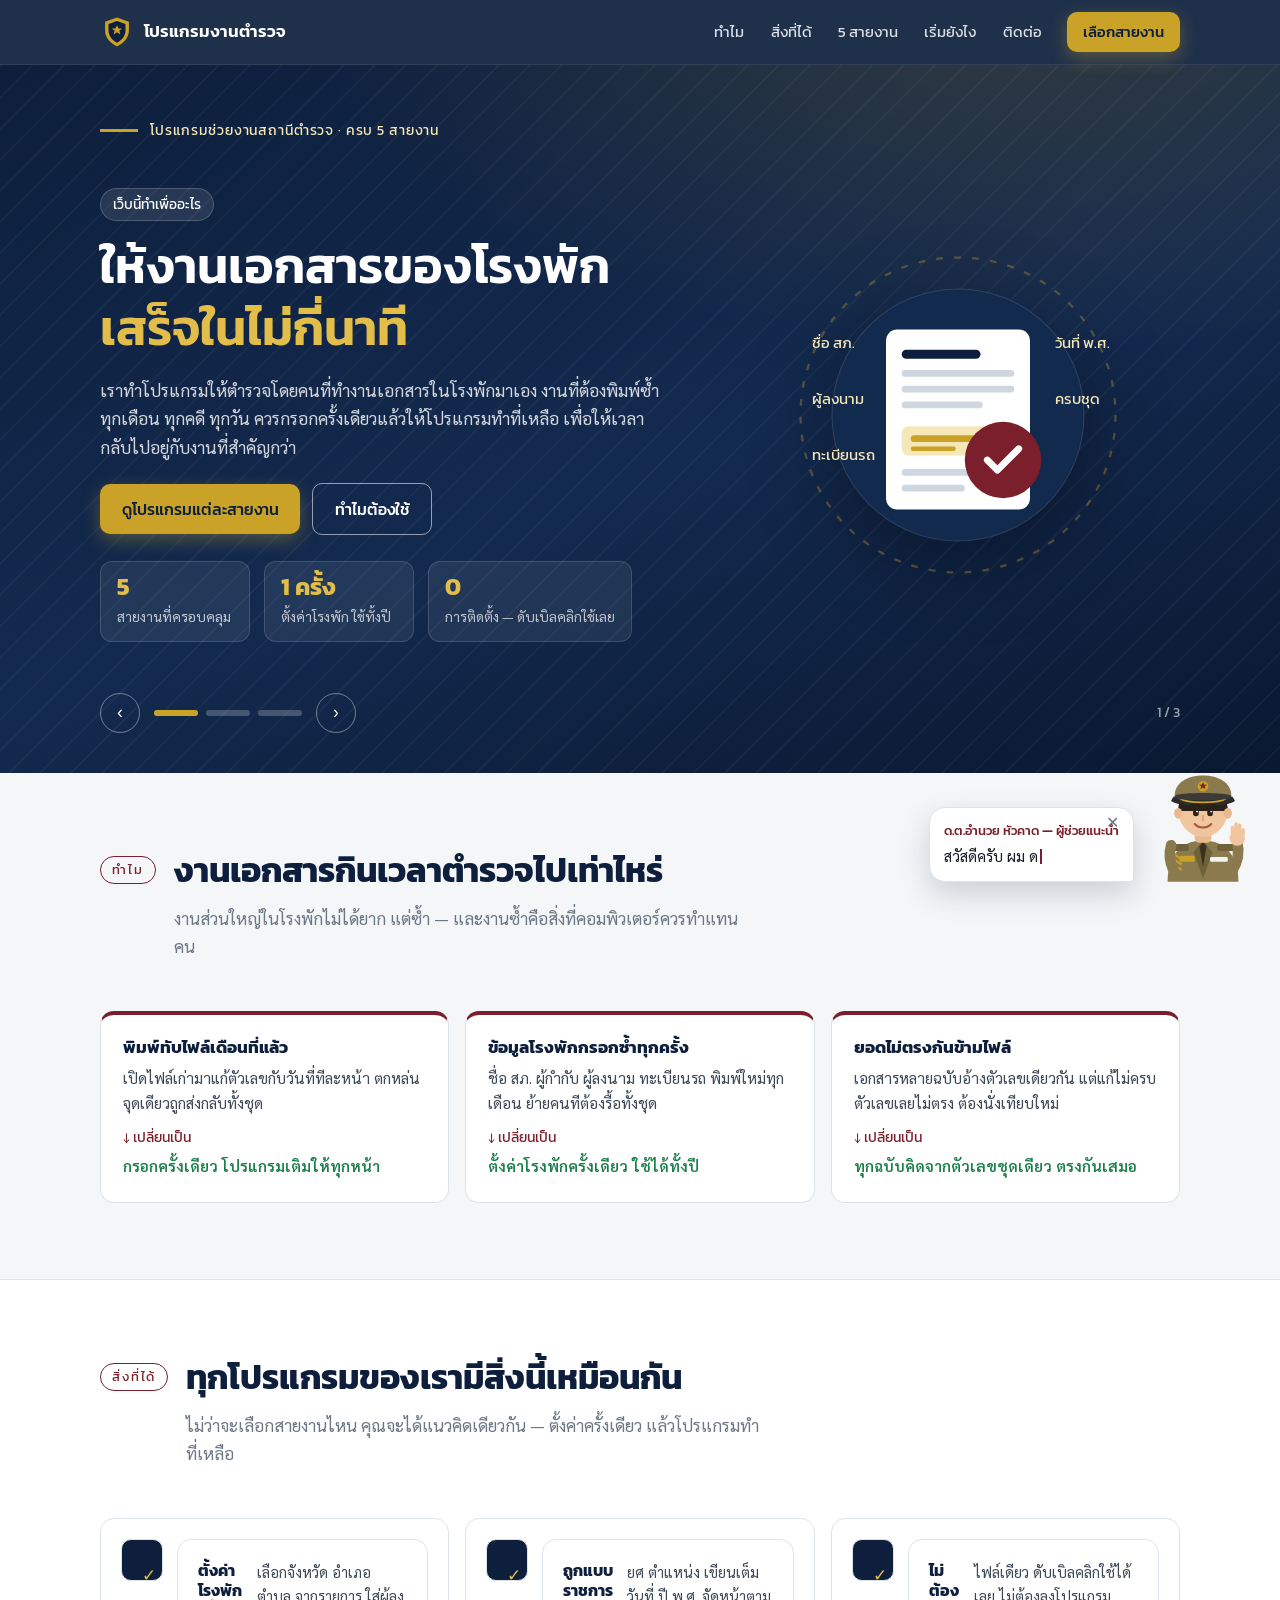
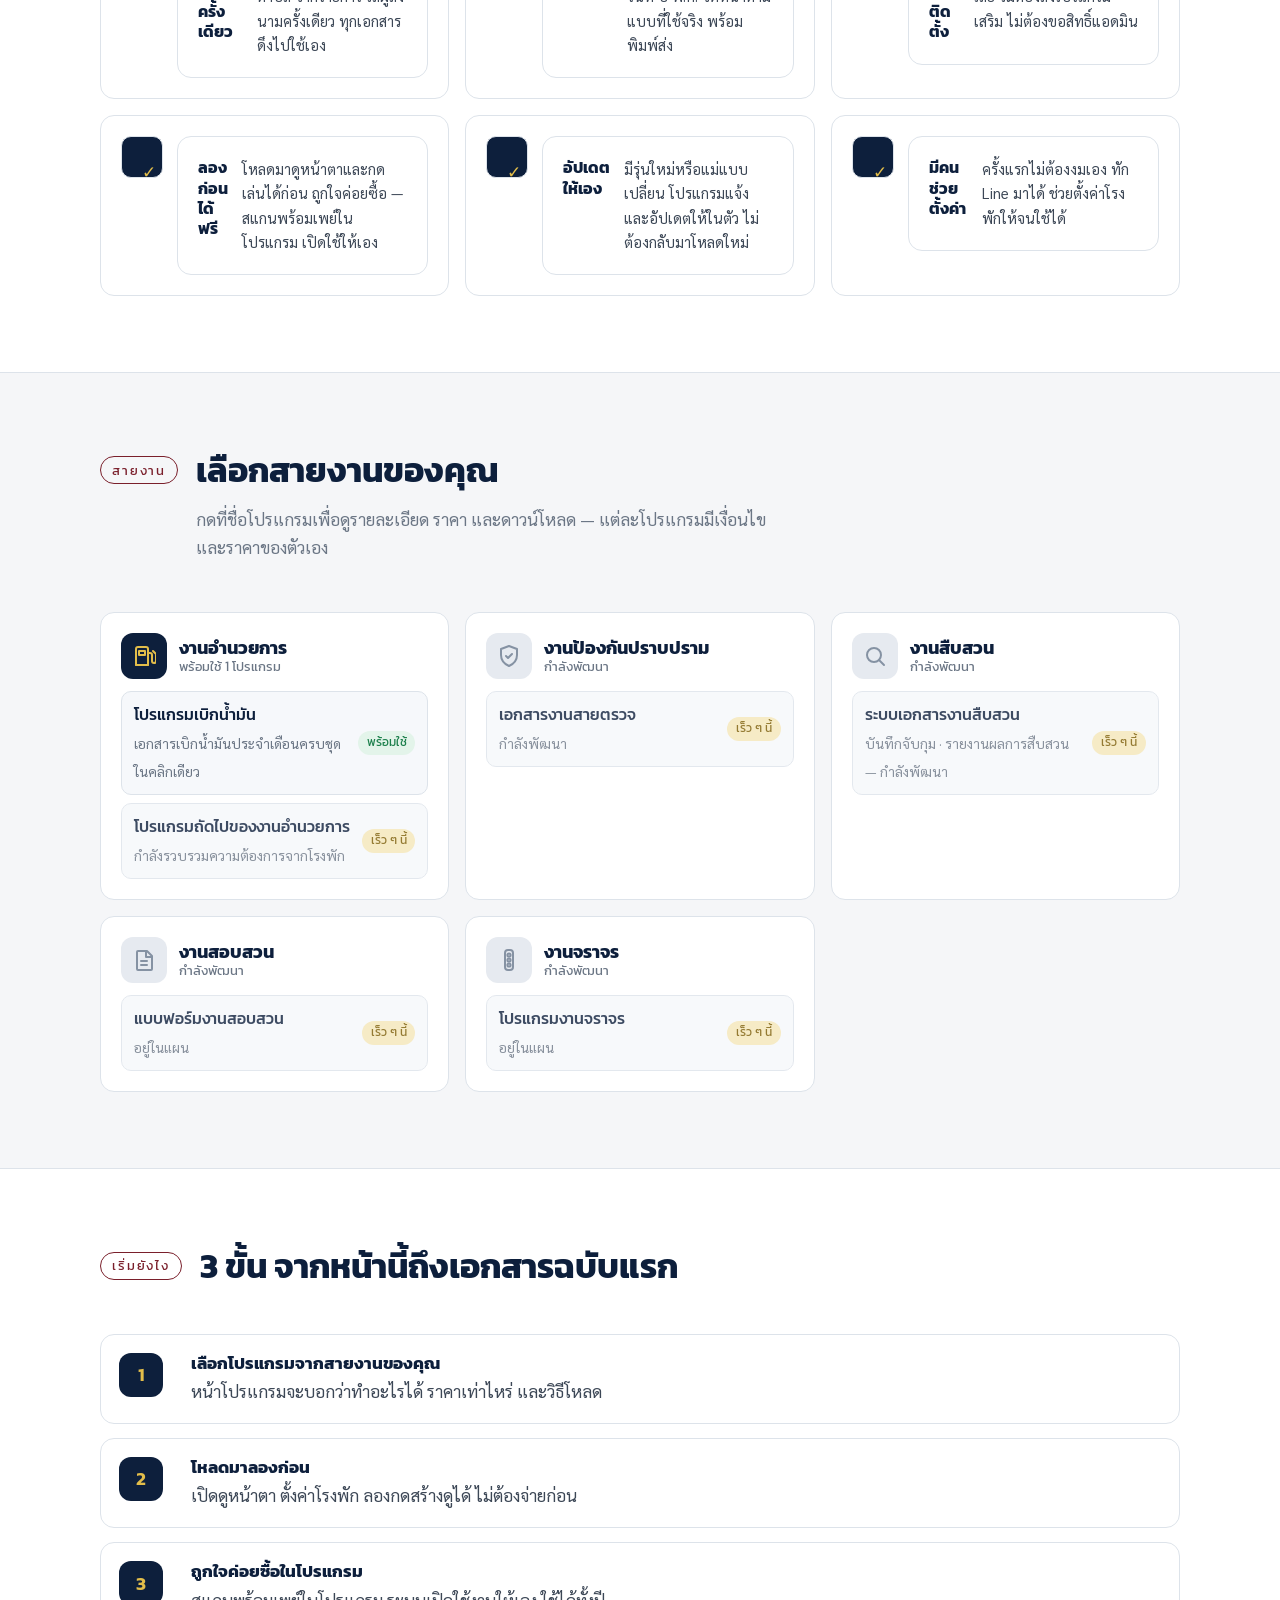
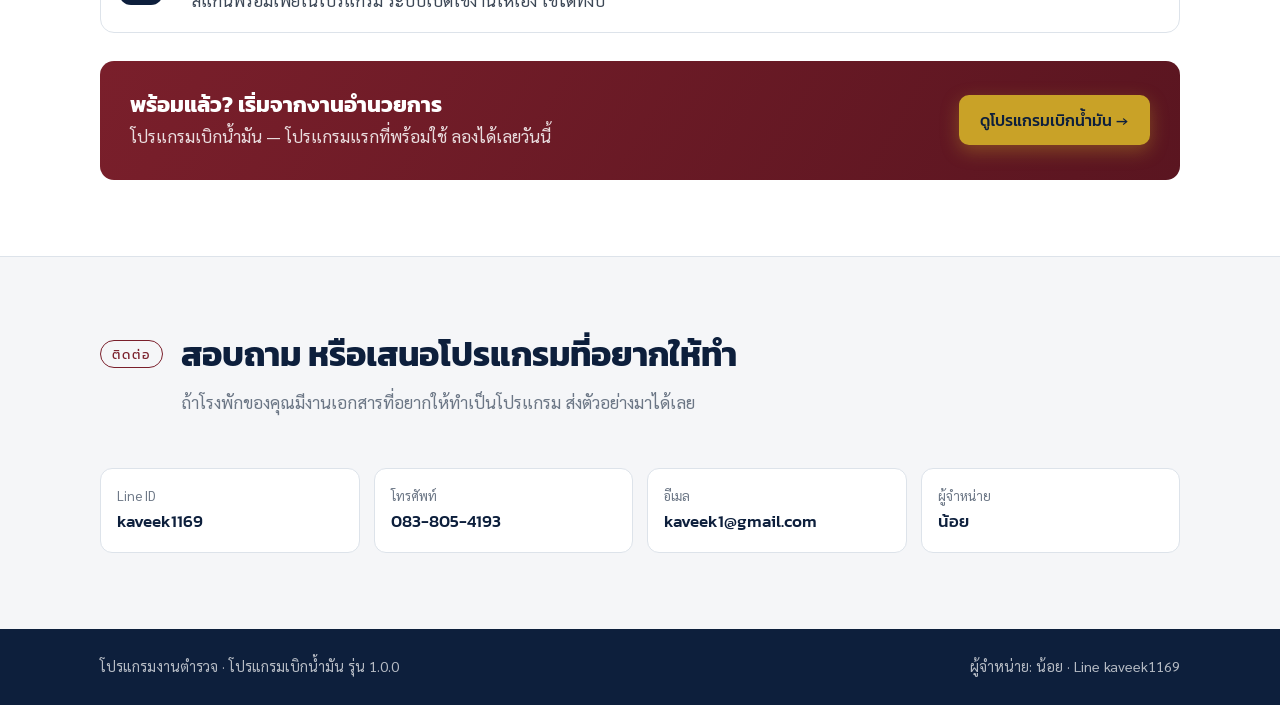
==== commit 560324d3: "Add files via upload" ====
--- a/index.html
+++ b/index.html
@@ -197,11 +197,11 @@
     <span>ผู้จำหน่าย: น้อย · Line kaveek1169</span>
   </div>
 </footer>
-<!-- ═══════════ <!-- ═══════════ ตัวการ์ตูนตำรวจแนะนำ "ส.ต.ท.อำนวย หัวคาด" (ต้นแบบวาดเอง) ═══════════ -->
+<!-- ═══════════ <!-- ═══════════ ตัวการ์ตูนตำรวจแนะนำ "ด.ต.อำนวย หัวคาด" (ต้นแบบวาดเอง) ═══════════ -->
 <div class="guide" id="guide">
   <div class="bubble" id="bubble">
     <button class="close" id="gclose" aria-label="ปิด">✕</button>
-    <b>ส.ต.ท.อำนวย หัวคาด — ผู้ช่วยแนะนำ</b>
+    <b>ด.ต.อำนวย หัวคาด — ผู้ช่วยแนะนำ</b>
     <span id="gtext"></span><span class="cur"></span>
   </div>
   <svg class="officer" id="officer" viewBox="0 0 200 220" aria-hidden="true">
@@ -211,8 +211,8 @@
     <path d="M100 152l-6 8 6 34 6-34z" fill="#3b2f1e"/>
     <!-- อินทรธนู -->
     <rect x="46" y="156" width="30" height="12" rx="4" fill="#6f6139"/><rect x="124" y="156" width="30" height="12" rx="4" fill="#6f6139"/>
-    <!-- บั้ง ส.ต.ท. 2 แถบ ที่ต้นแขนซ้าย -->
-    <path d="M40 186l12-8 12 8M40 196l12-8 12 8" fill="none" stroke="#c9a227" stroke-width="4" stroke-linejoin="round"/>
+    <!-- บั้ง ด.ต. 3 แถบ ที่ต้นแขนซ้าย -->
+    <path d="M40 182l12-8 12 8M40 191l12-8 12 8M40 200l12-8 12 8" fill="none" stroke="#c9a227" stroke-width="3.5" stroke-linejoin="round"/>
     <!-- ป้ายชื่อ/เข็ม -->
     <rect x="112" y="178" width="30" height="8" rx="2" fill="#f2f2f2"/><rect x="60" y="176" width="26" height="10" rx="2" fill="#c9a227"/>
     <!-- คอ -->
@@ -250,7 +250,7 @@
 <script>
 window.LINES=[
   {name:'งานอำนวยการ', icon:'admin', programs:[
-    {name:'โปรแกรมเบิกน้ำมัน', desc:'เอกสารเบิกน้ำมันประจำเดือนครบชุดในคลิกเดียว', price:'2,000 บาท/ปี', href:'biknamman.html', ready:true},
+    {name:'โปรแกรมเบิกน้ำมัน', desc:'เอกสารเบิกน้ำมันประจำเดือนครบชุดในคลิกเดียว', href:'biknamman.html', ready:true},
     {name:'โปรแกรมถัดไปของงานอำนวยการ', desc:'กำลังรวบรวมความต้องการจากโรงพัก'}
   ]},
   {name:'งานป้องกันปราบปราม', icon:'patrol', programs:[{name:'เอกสารงานสายตรวจ', desc:'กำลังพัฒนา'}]},
@@ -258,7 +258,7 @@
   {name:'งานสอบสวน', icon:'inq', programs:[{name:'แบบฟอร์มงานสอบสวน', desc:'อยู่ในแผน'}]},
   {name:'งานจราจร', icon:'traffic', programs:[{name:'โปรแกรมงานจราจร', desc:'อยู่ในแผน'}]}
 ];
-window.GUIDE_TIPS={"top": "สวัสดีครับ ผม ส.ต.ท.อำนวย หัวคาด เว็บนี้รวมโปรแกรมช่วยงานเอกสารของโรงพัก เลื่อนดูได้เลยครับ", "why": "งานเอกสารที่ต้องพิมพ์ซ้ำทุกเดือน ทุกคดี ทุกวัน — นั่นแหละคือสิ่งที่เราอยากให้หมดไป", "promise": "ทุกโปรแกรมของเราตั้งค่าโรงพักครั้งเดียว ใช้ได้ทั้งปี ไม่ต้องติดตั้ง มีรุ่นใหม่ก็อัปเดตเอง", "lines": "เลือกสายงานของคุณได้เลย กดที่ชื่อโปรแกรมเพื่อดูรายละเอียด ราคา และดาวน์โหลด", "start": "ทุกโปรแกรมโหลดมาลองดูหน้าตาก่อนได้ ถูกใจค่อยซื้อในโปรแกรม ไม่ต้องกรอกอะไรเยอะครับ", "contact": "อยากให้ทำโปรแกรมอะไรเพิ่ม ทัก Line มาได้เลย ผมรออยู่ครับ"};
+window.GUIDE_TIPS={"top": "สวัสดีครับ ผม ด.ต.อำนวย หัวคาด เว็บนี้รวมโปรแกรมช่วยงานเอกสารของโรงพัก เลื่อนดูได้เลยครับ", "why": "งานเอกสารที่ต้องพิมพ์ซ้ำทุกเดือน ทุกคดี ทุกวัน — นั่นแหละคือสิ่งที่เราอยากให้หมดไป", "promise": "ทุกโปรแกรมของเราตั้งค่าโรงพักครั้งเดียว ใช้ได้ทั้งปี ไม่ต้องติดตั้ง มีรุ่นใหม่ก็อัปเดตเอง", "lines": "เลือกสายงานของคุณได้เลย กดที่ชื่อโปรแกรมเพื่อดูรายละเอียด ราคา และดาวน์โหลด", "start": "ทุกโปรแกรมโหลดมาลองดูหน้าตาก่อนได้ ถูกใจค่อยซื้อในโปรแกรม ไม่ต้องกรอกอะไรเยอะครับ", "contact": "อยากให้ทำโปรแกรมอะไรเพิ่ม ทัก Line มาได้เลย ผมรออยู่ครับ"};
 </script>
 <script>
 /* โปรแกรมงานตำรวจ — สคริปต์ร่วมทุกหน้า
@@ -337,7 +337,7 @@
     }).catch(function(){});
   }
 
-  /* ── ส.ต.ท.อำนวย หัวคาด: พิมพ์ทีละตัว เปลี่ยนข้อความตามส่วนที่เลื่อนถึง ── */
+  /* ── ด.ต.อำนวย หัวคาด: พิมพ์ทีละตัว เปลี่ยนข้อความตามส่วนที่เลื่อนถึง ── */
   var guide=document.getElementById('guide'), tips=window.GUIDE_TIPS||{};
   if(guide){
     var gtext=document.getElementById('gtext'), curKey='', typing=null, secKey='top';
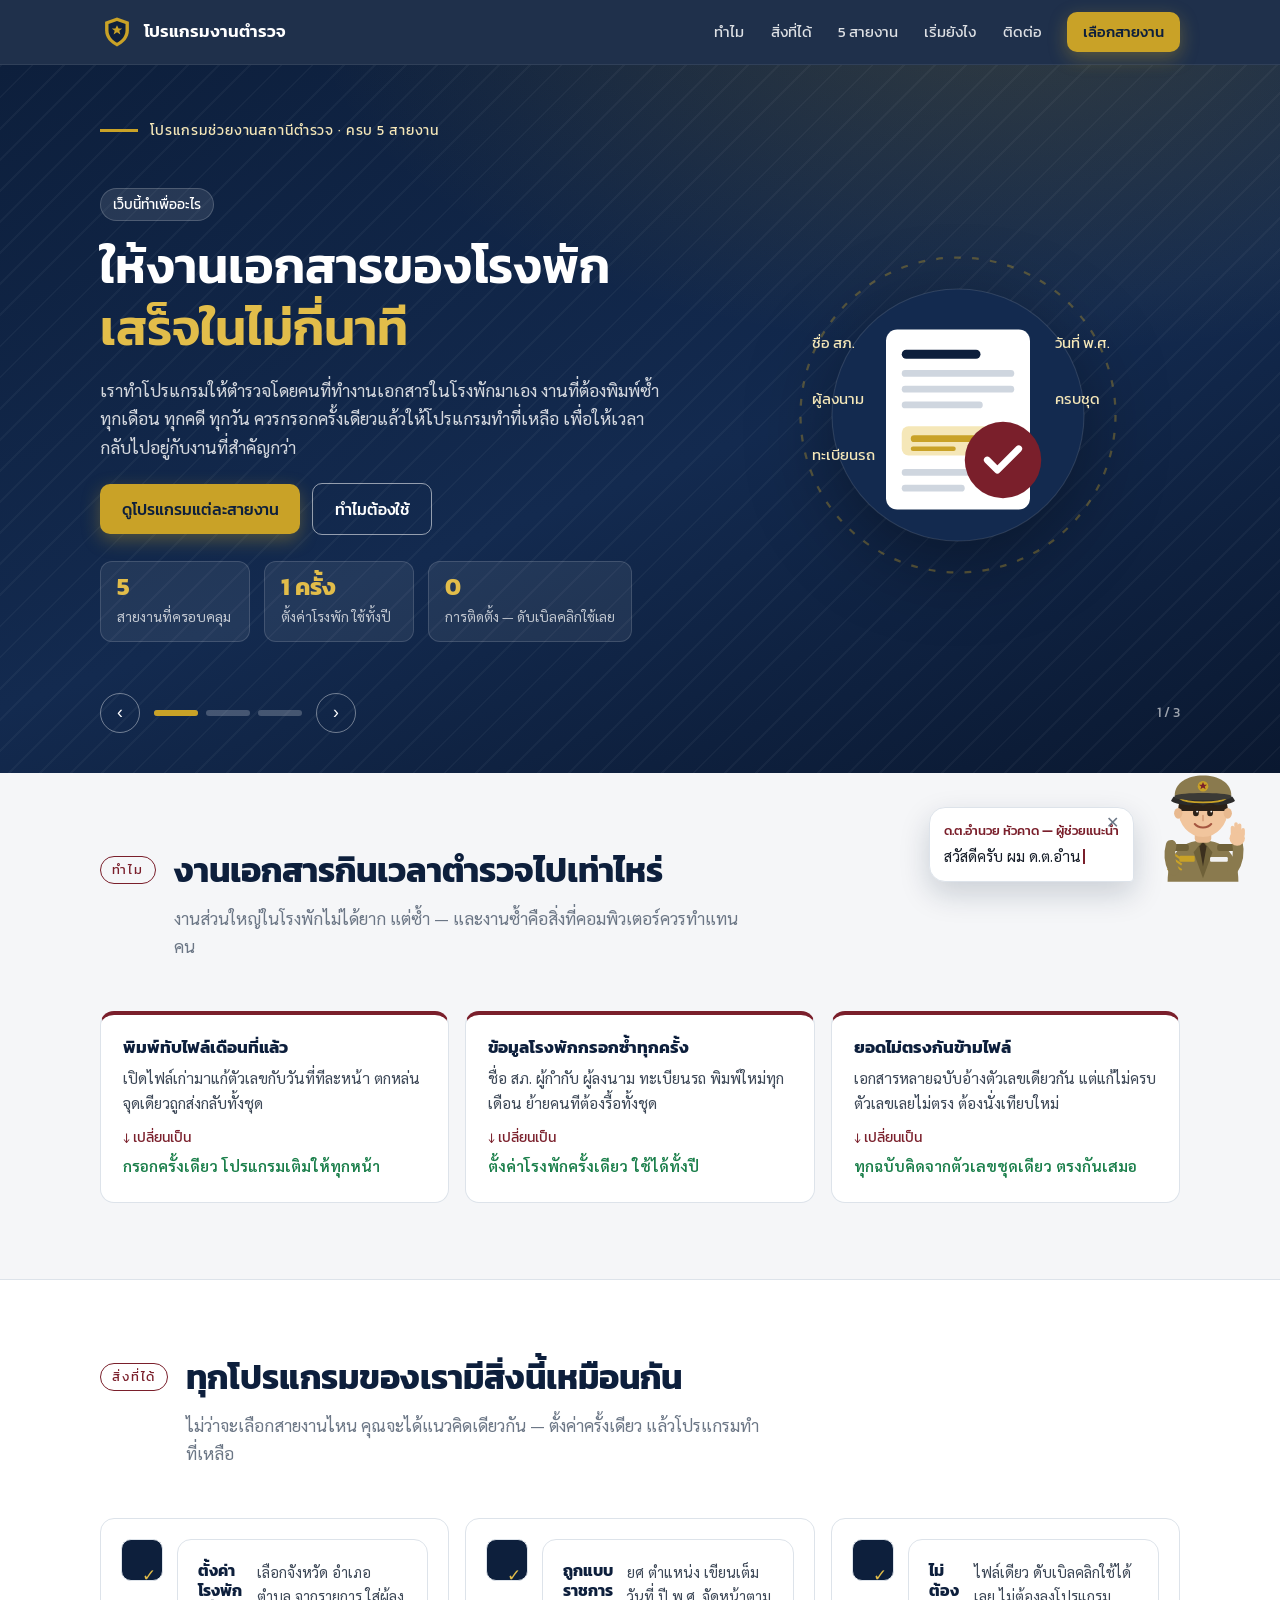
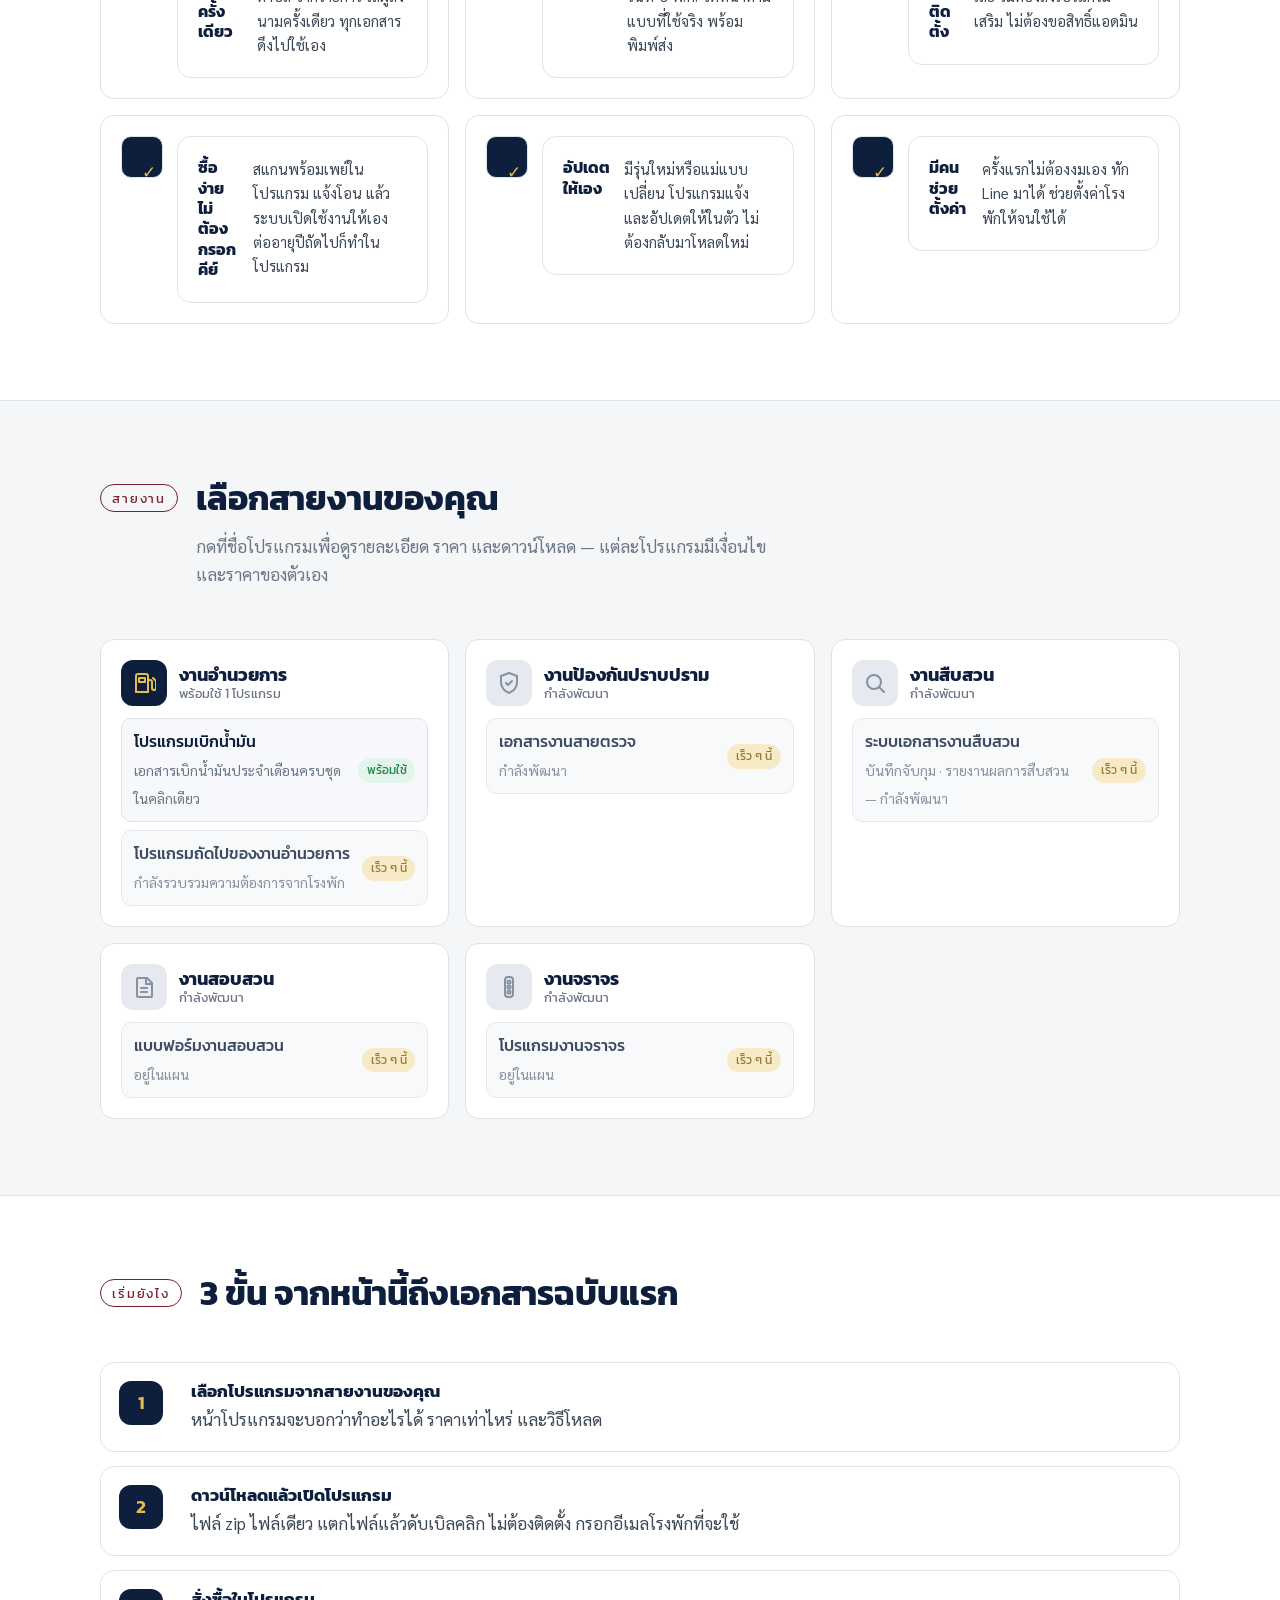
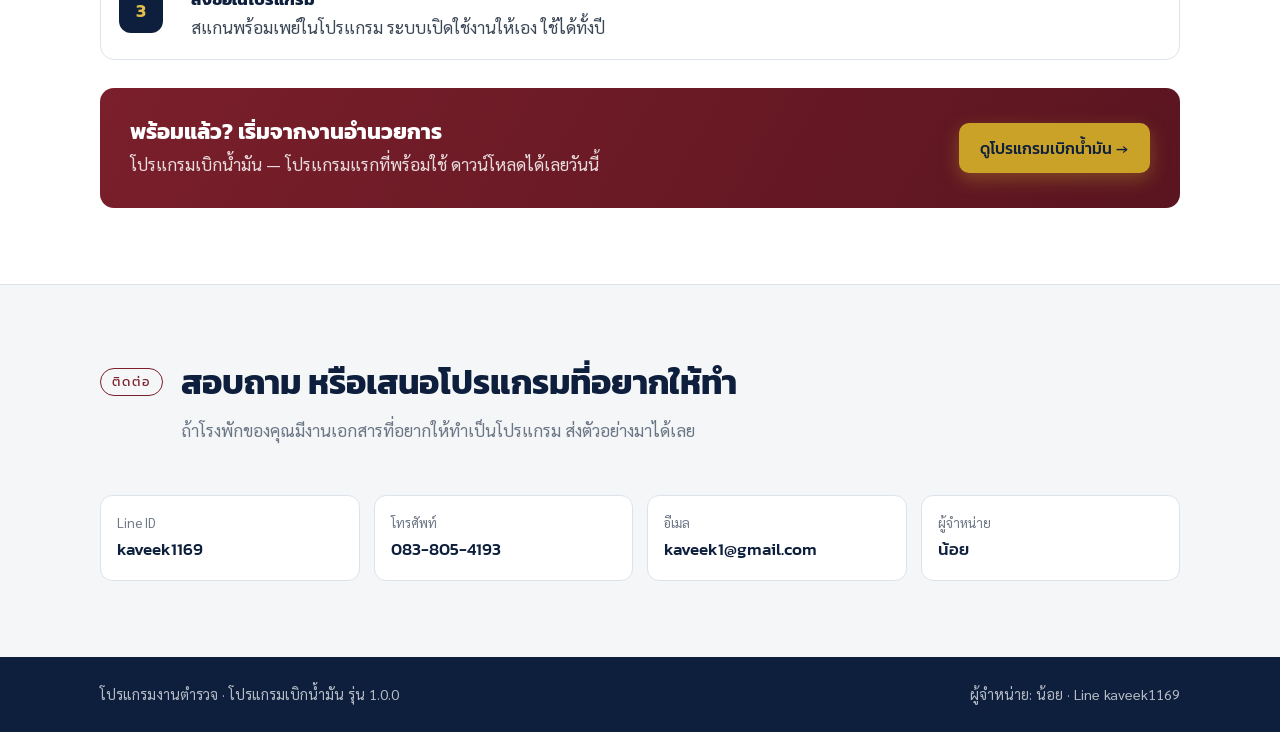
==== commit 4d89e891: "Add files via upload" ====
--- a/index.html
+++ b/index.html
@@ -97,7 +97,7 @@
           <span class="slide-kicker">คุณจะได้อะไร</span>
           <h1>เวลาคืนมา<br>งาน<em>ไม่ถูกตีกลับ</em></h1>
           <p class="lede">ไม่ต้องนั่งพิมพ์ทับไฟล์เดือนที่แล้ว ไม่ต้องไล่แก้วันที่ทีละหน้า ไม่ต้องเช็กยอดข้ามไฟล์
-            เอกสารถูกแบบราชการตั้งแต่ครั้งแรก ลองได้ฟรีก่อน ถูกใจค่อยซื้อในโปรแกรม</p>
+            เอกสารถูกแบบราชการตั้งแต่ครั้งแรก สั่งซื้อและเปิดใช้งานได้ในโปรแกรม</p>
           <div class="cta"><a class="btn btn-gold" href="#lines">เลือกสายงานของคุณ</a><a class="btn btn-ghost" href="#start">เริ่มยังไง</a></div>
         </div>
         <div class="slide-art">
@@ -144,7 +144,7 @@
       <div class="reveal"><div class="ic">✓</div><div><h3>ตั้งค่าโรงพักครั้งเดียว</h3><p>เลือกจังหวัด อำเภอ ตำบล จากรายการ ใส่ผู้ลงนามครั้งเดียว ทุกเอกสารดึงไปใช้เอง</p></div></div>
       <div class="reveal"><div class="ic">✓</div><div><h3>ถูกแบบราชการ</h3><p>ยศ ตำแหน่ง เขียนเต็ม วันที่ ปี พ.ศ. จัดหน้าตามแบบที่ใช้จริง พร้อมพิมพ์ส่ง</p></div></div>
       <div class="reveal"><div class="ic">✓</div><div><h3>ไม่ต้องติดตั้ง</h3><p>ไฟล์เดียว ดับเบิลคลิกใช้ได้เลย ไม่ต้องลงโปรแกรมเสริม ไม่ต้องขอสิทธิ์แอดมิน</p></div></div>
-      <div class="reveal"><div class="ic">✓</div><div><h3>ลองก่อนได้ฟรี</h3><p>โหลดมาดูหน้าตาและกดเล่นได้ก่อน ถูกใจค่อยซื้อ — สแกนพร้อมเพย์ในโปรแกรม เปิดใช้ให้เอง</p></div></div>
+      <div class="reveal"><div class="ic">✓</div><div><h3>ซื้อง่าย ไม่ต้องกรอกคีย์</h3><p>สแกนพร้อมเพย์ในโปรแกรม แจ้งโอน แล้วระบบเปิดใช้งานให้เอง ต่ออายุปีถัดไปก็ทำในโปรแกรม</p></div></div>
       <div class="reveal"><div class="ic">✓</div><div><h3>อัปเดตให้เอง</h3><p>มีรุ่นใหม่หรือแม่แบบเปลี่ยน โปรแกรมแจ้งและอัปเดตให้ในตัว ไม่ต้องกลับมาโหลดใหม่</p></div></div>
       <div class="reveal"><div class="ic">✓</div><div><h3>มีคนช่วยตั้งค่า</h3><p>ครั้งแรกไม่ต้องงมเอง ทัก Line มาได้ ช่วยตั้งค่าโรงพักให้จนใช้ได้</p></div></div>
     </div>
@@ -169,11 +169,11 @@
     </div>
     <div class="timeline">
       <div class="tl reveal"><div class="n">1</div><div><h3>เลือกโปรแกรมจากสายงานของคุณ</h3><p>หน้าโปรแกรมจะบอกว่าทำอะไรได้ ราคาเท่าไหร่ และวิธีโหลด</p></div></div>
-      <div class="tl reveal"><div class="n">2</div><div><h3>โหลดมาลองก่อน</h3><p>เปิดดูหน้าตา ตั้งค่าโรงพัก ลองกดสร้างดูได้ ไม่ต้องจ่ายก่อน</p></div></div>
-      <div class="tl reveal"><div class="n">3</div><div><h3>ถูกใจค่อยซื้อในโปรแกรม</h3><p>สแกนพร้อมเพย์ในโปรแกรม ระบบเปิดใช้งานให้เอง ใช้ได้ทั้งปี</p></div></div>
+      <div class="tl reveal"><div class="n">2</div><div><h3>ดาวน์โหลดแล้วเปิดโปรแกรม</h3><p>ไฟล์ zip ไฟล์เดียว แตกไฟล์แล้วดับเบิลคลิก ไม่ต้องติดตั้ง กรอกอีเมลโรงพักที่จะใช้</p></div></div>
+      <div class="tl reveal"><div class="n">3</div><div><h3>สั่งซื้อในโปรแกรม</h3><p>สแกนพร้อมเพย์ในโปรแกรม ระบบเปิดใช้งานให้เอง ใช้ได้ทั้งปี</p></div></div>
     </div>
     <div class="cta-band reveal" style="margin-top:28px">
-      <div><h3>พร้อมแล้ว? เริ่มจากงานอำนวยการ</h3><p>โปรแกรมเบิกน้ำมัน — โปรแกรมแรกที่พร้อมใช้ ลองได้เลยวันนี้</p></div>
+      <div><h3>พร้อมแล้ว? เริ่มจากงานอำนวยการ</h3><p>โปรแกรมเบิกน้ำมัน — โปรแกรมแรกที่พร้อมใช้ ดาวน์โหลดได้เลยวันนี้</p></div>
       <a class="btn btn-gold" href="biknamman.html">ดูโปรแกรมเบิกน้ำมัน →</a>
     </div>
   </div>
@@ -258,7 +258,7 @@
   {name:'งานสอบสวน', icon:'inq', programs:[{name:'แบบฟอร์มงานสอบสวน', desc:'อยู่ในแผน'}]},
   {name:'งานจราจร', icon:'traffic', programs:[{name:'โปรแกรมงานจราจร', desc:'อยู่ในแผน'}]}
 ];
-window.GUIDE_TIPS={"top": "สวัสดีครับ ผม ด.ต.อำนวย หัวคาด เว็บนี้รวมโปรแกรมช่วยงานเอกสารของโรงพัก เลื่อนดูได้เลยครับ", "why": "งานเอกสารที่ต้องพิมพ์ซ้ำทุกเดือน ทุกคดี ทุกวัน — นั่นแหละคือสิ่งที่เราอยากให้หมดไป", "promise": "ทุกโปรแกรมของเราตั้งค่าโรงพักครั้งเดียว ใช้ได้ทั้งปี ไม่ต้องติดตั้ง มีรุ่นใหม่ก็อัปเดตเอง", "lines": "เลือกสายงานของคุณได้เลย กดที่ชื่อโปรแกรมเพื่อดูรายละเอียด ราคา และดาวน์โหลด", "start": "ทุกโปรแกรมโหลดมาลองดูหน้าตาก่อนได้ ถูกใจค่อยซื้อในโปรแกรม ไม่ต้องกรอกอะไรเยอะครับ", "contact": "อยากให้ทำโปรแกรมอะไรเพิ่ม ทัก Line มาได้เลย ผมรออยู่ครับ"};
+window.GUIDE_TIPS={"top": "สวัสดีครับ ผม ด.ต.อำนวย หัวคาด เว็บนี้รวมโปรแกรมช่วยงานเอกสารของโรงพัก เลื่อนดูได้เลยครับ", "why": "งานเอกสารที่ต้องพิมพ์ซ้ำทุกเดือน ทุกคดี ทุกวัน — นั่นแหละคือสิ่งที่เราอยากให้หมดไป", "promise": "ทุกโปรแกรมของเราตั้งค่าโรงพักครั้งเดียว ใช้ได้ทั้งปี ไม่ต้องติดตั้ง มีรุ่นใหม่ก็อัปเดตเอง", "lines": "เลือกสายงานของคุณได้เลย กดที่ชื่อโปรแกรมเพื่อดูรายละเอียด ราคา และดาวน์โหลด", "start": "ทุกโปรแกรมสั่งซื้อในตัวโปรแกรมได้เลย สแกนพร้อมเพย์แล้วระบบเปิดใช้งานให้เอง ไม่ต้องกรอกอะไรเยอะครับ", "contact": "อยากให้ทำโปรแกรมอะไรเพิ่ม ทัก Line มาได้เลย ผมรออยู่ครับ"};
 </script>
 <script>
 /* โปรแกรมงานตำรวจ — สคริปต์ร่วมทุกหน้า
--- a/site.css
+++ b/site.css
@@ -226,3 +226,14 @@
 @media (max-width:820px){.pains,.promise{grid-template-columns:1fr}}
 .slides-tall{min-height:520px}
 @media (max-width:860px){.slides-tall{min-height:640px}}
+
+/* ── คลิปแนะนำในหน้าโปรแกรม ── */
+.clip{position:relative;width:100%;margin-top:18px;border-radius:16px;overflow:hidden;background:#000;
+  box-shadow:0 20px 40px rgba(0,0,0,.35);border:1px solid rgba(255,255,255,.15)}
+.clip video{display:block;width:100%;aspect-ratio:16/9;height:auto;cursor:pointer}
+.clip-btn{position:absolute;left:50%;bottom:44px;transform:translateX(-50%);border:0;border-radius:999px;
+  padding:9px 16px;background:#c9a227;color:#0d1f3c;font:600 .95rem Kanit,Sarabun,sans-serif;cursor:pointer;
+  box-shadow:0 6px 16px rgba(0,0,0,.35);white-space:nowrap}
+.clip-btn:hover{background:#e0b83a}
+.clip-cap{position:absolute;left:0;right:0;bottom:0;padding:5px 10px;font-size:.78rem;color:#f5e7b8;
+  background:linear-gradient(transparent,rgba(0,0,0,.65));text-align:center;pointer-events:none}
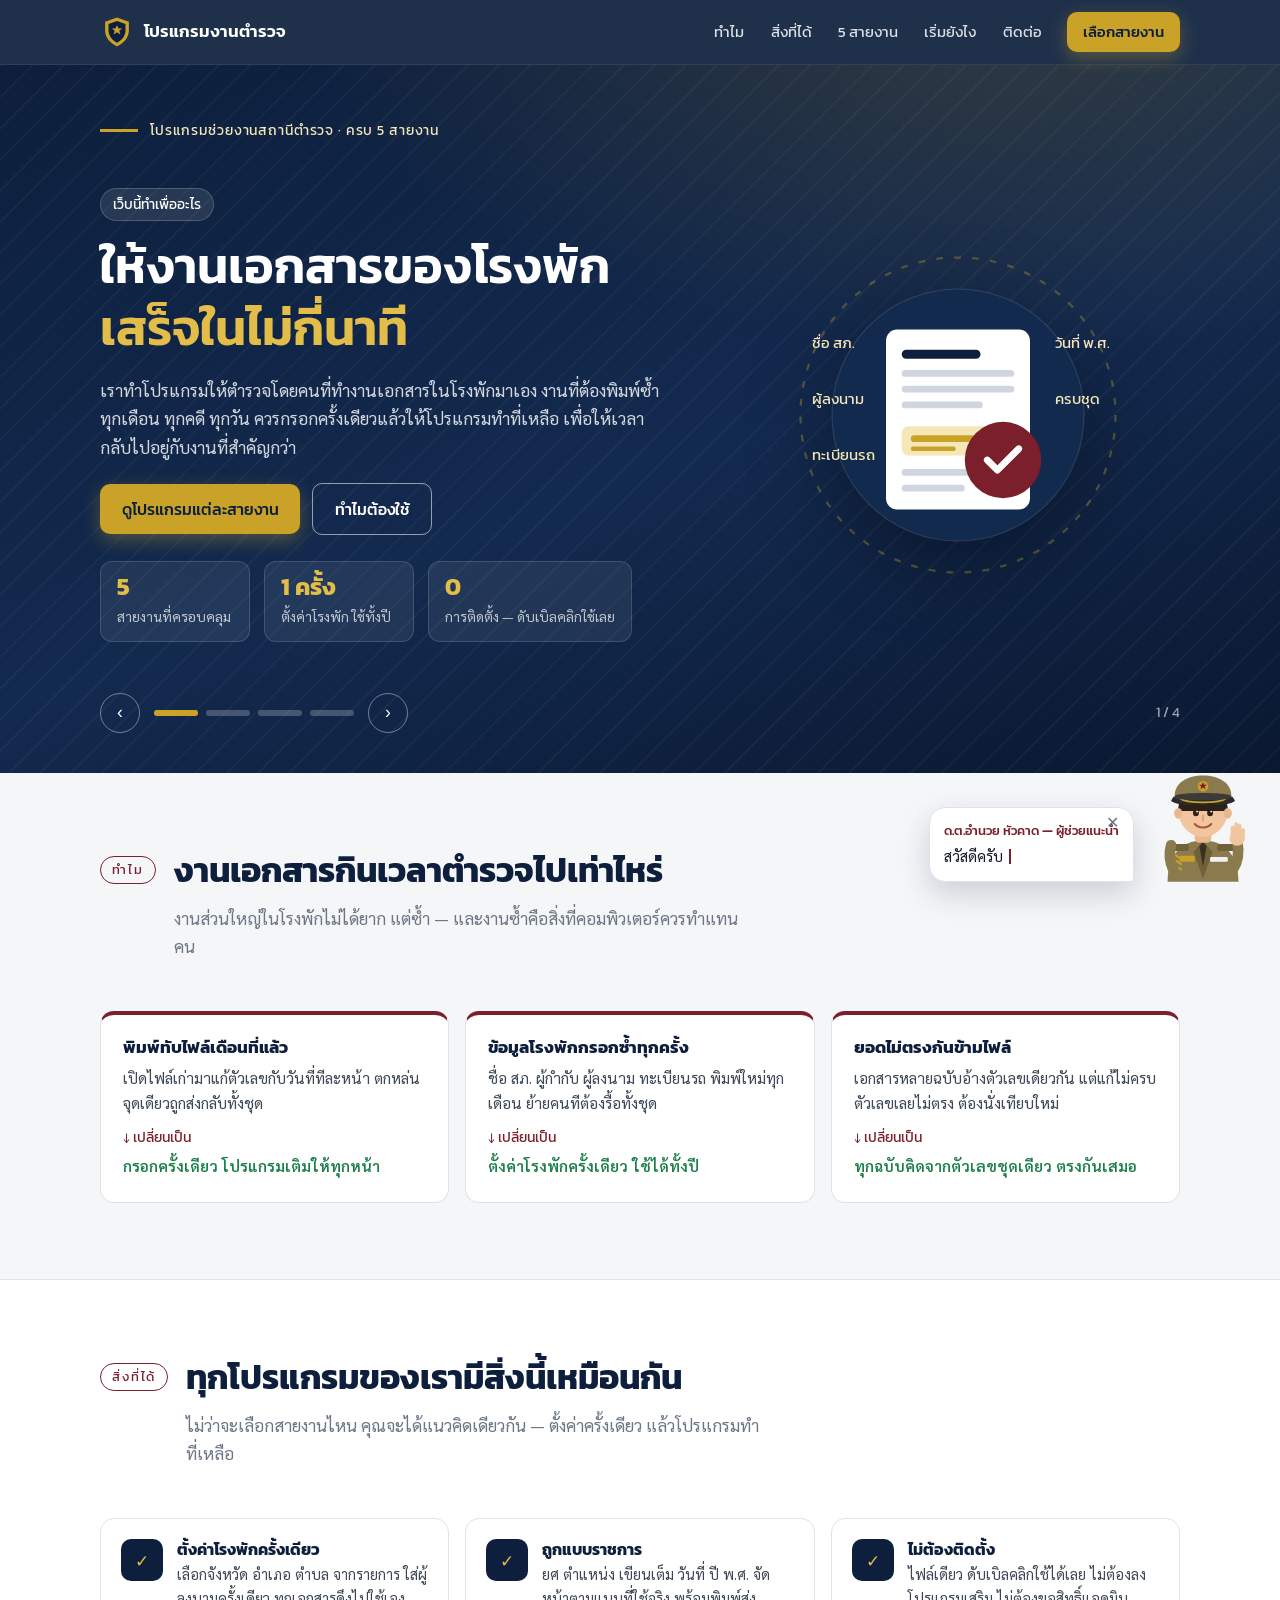
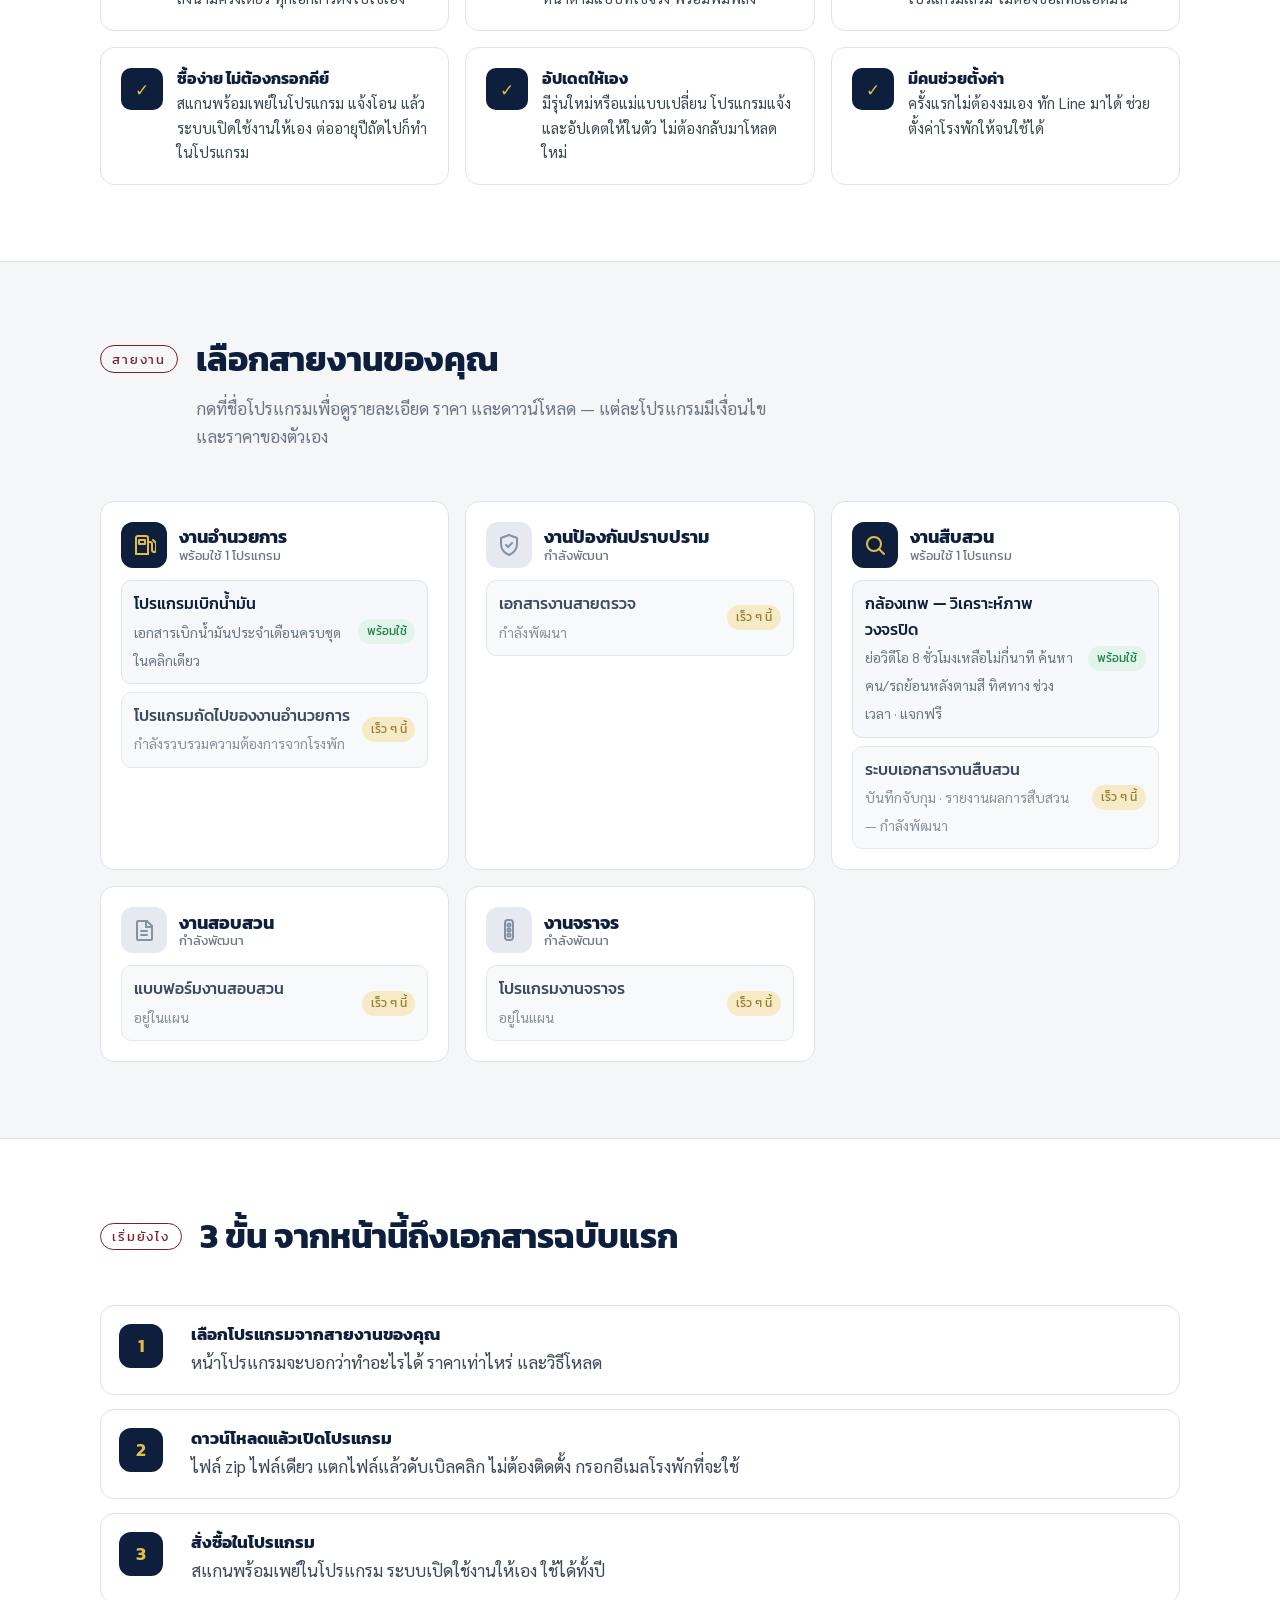
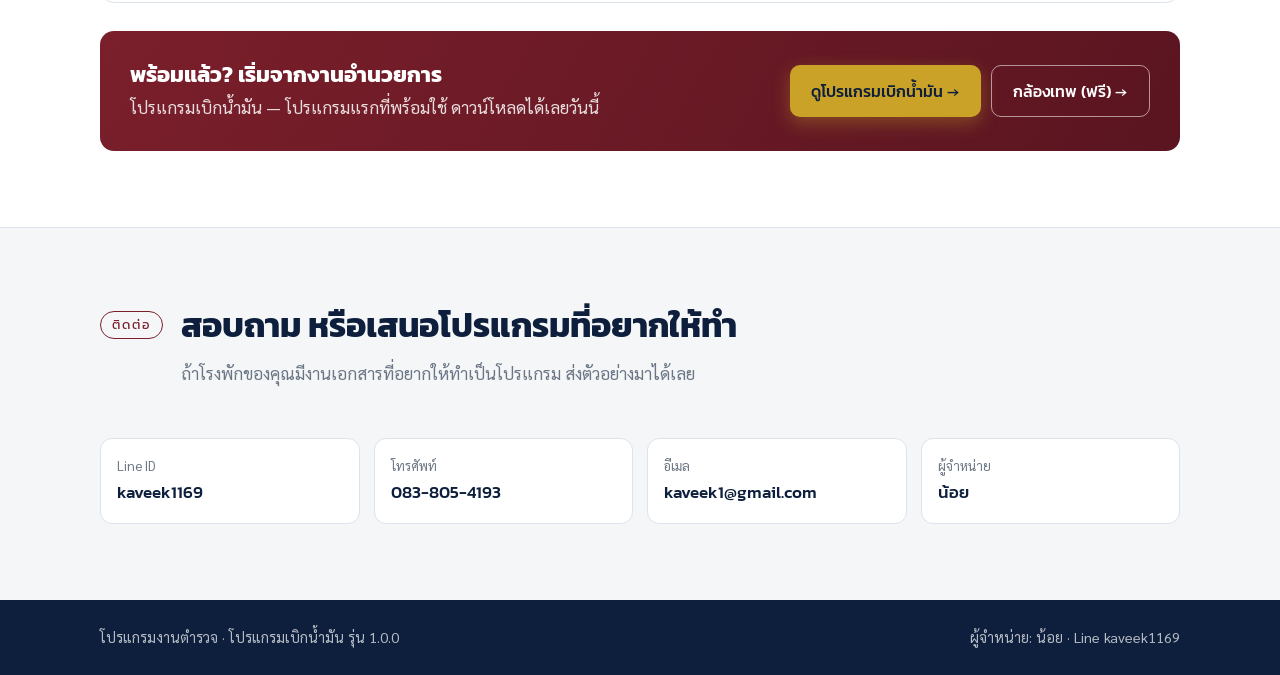
==== commit 8ae75d45: "Add files via upload" ====
--- a/index.html
+++ b/index.html
@@ -110,12 +110,44 @@
           </svg>
         </div>
       </section>
+
+      <section class="slide" data-dur="8000">
+        <div>
+          <span class="slide-kicker">ใหม่ · งานสืบสวน · แจกฟรี</span>
+          <h1>ดูกล้องวงจรปิด 8 ชั่วโมง<br>ให้จบใน<em>ไม่กี่นาที</em></h1>
+          <p class="lede">กล้องเทพ — ให้ AI ดูไฟล์กล้องแทนคุณครั้งเดียว แล้วย่อทั้งวันเหลือวิดีโอสั้น ๆ ที่ทุกคนทุกคันยังอยู่ครบพร้อมเวลาจริง
+            ค้นหา “รถสีขาวตอนตีสอง” หรือ “คนเสื้อแดงจากทางซ้าย” ได้ทันที ทำงานในเครื่องของโรงพัก ไม่ส่งภาพออกเน็ต และ<b>แจกฟรี</b></p>
+          <div class="cta"><a class="btn btn-gold" href="klongthep.html">ดูกล้องเทพ · ดาวน์โหลดฟรี →</a></div>
+        </div>
+        <div class="slide-art">
+          <svg viewBox="0 0 320 320" aria-hidden="true">
+            <circle class="ring" cx="160" cy="160" r="140" fill="none" stroke="rgba(201,162,39,.35)" stroke-width="2" stroke-dasharray="6 10"/>
+            <circle cx="160" cy="160" r="112" fill="#132a4f"/>
+            <g transform="translate(70 92)">
+              <rect x="0" y="0" width="180" height="112" rx="10" fill="#fff"/>
+              <rect x="8" y="8" width="164" height="78" rx="6" fill="#0d1f3c"/>
+              <path d="M8 86L70 20h40l62 66z" fill="#22385f"/>
+              <path d="M90 20v66" stroke="#f5e7b8" stroke-width="2" stroke-dasharray="6 6" opacity=".7"/>
+              <rect x="30" y="52" width="26" height="14" rx="2" fill="#7a1f2b"/><rect x="30" y="44" width="26" height="6" rx="1.5" fill="#c9a227"/>
+              <rect x="120" y="60" width="30" height="16" rx="2" fill="#e2bd4a"/><rect x="120" y="52" width="26" height="6" rx="1.5" fill="#c9a227"/>
+              <rect x="86" y="34" width="10" height="20" rx="2" fill="#f1c59d"/><rect x="82" y="26" width="18" height="6" rx="1.5" fill="#c9a227"/>
+              <rect x="60" y="68" width="10" height="16" rx="2" fill="#99c8ff"/><rect x="56" y="60" width="18" height="6" rx="1.5" fill="#c9a227"/>
+              <rect x="8" y="94" width="164" height="6" rx="3" fill="#cfd6df"/>
+              <rect x="8" y="94" width="22" height="6" rx="3" fill="#c9a227"/>
+            </g>
+            <g transform="translate(200 200)"><circle r="34" fill="#1b7f4b"/><text x="-22" y="7" font-family="Kanit,Sarabun,sans-serif" font-size="18" font-weight="600" fill="#fff">ฟรี</text></g>
+            <g font-family="Kanit,Sarabun,sans-serif" font-size="13" fill="#f5e7b8">
+              <text x="30" y="80">8 ชั่วโมง</text><text x="236" y="80">→ 8 นาที</text>
+            </g>
+          </svg>
+        </div>
+      </section>
     </div>
     <div class="slide-ctrl">
       <button class="arrow" id="prev" aria-label="ก่อนหน้า">‹</button>
       <div class="dots" id="dots"></div>
       <button class="arrow" id="next" aria-label="ถัดไป">›</button>
-      <span class="slide-count" id="count">1 / 3</span>
+      <span class="slide-count" id="count">1 / 4</span>
     </div>
   </div>
 </header>
@@ -174,7 +206,7 @@
     </div>
     <div class="cta-band reveal" style="margin-top:28px">
       <div><h3>พร้อมแล้ว? เริ่มจากงานอำนวยการ</h3><p>โปรแกรมเบิกน้ำมัน — โปรแกรมแรกที่พร้อมใช้ ดาวน์โหลดได้เลยวันนี้</p></div>
-      <a class="btn btn-gold" href="biknamman.html">ดูโปรแกรมเบิกน้ำมัน →</a>
+      <div style="display:flex;gap:10px;flex-wrap:wrap"><a class="btn btn-gold" href="biknamman.html">ดูโปรแกรมเบิกน้ำมัน →</a><a class="btn btn-ghost" href="klongthep.html">กล้องเทพ (ฟรี) →</a></div>
     </div>
   </div>
 </section>
@@ -254,11 +286,14 @@
     {name:'โปรแกรมถัดไปของงานอำนวยการ', desc:'กำลังรวบรวมความต้องการจากโรงพัก'}
   ]},
   {name:'งานป้องกันปราบปราม', icon:'patrol', programs:[{name:'เอกสารงานสายตรวจ', desc:'กำลังพัฒนา'}]},
-  {name:'งานสืบสวน', icon:'inv', programs:[{name:'ระบบเอกสารงานสืบสวน', desc:'บันทึกจับกุม · รายงานผลการสืบสวน — กำลังพัฒนา'}]},
+  {name:'งานสืบสวน', icon:'inv', programs:[
+    {name:'กล้องเทพ — วิเคราะห์ภาพวงจรปิด', desc:'ย่อวิดีโอ 8 ชั่วโมงเหลือไม่กี่นาที ค้นหาคน/รถย้อนหลังตามสี ทิศทาง ช่วงเวลา', price:'แจกฟรี', href:'klongthep.html', ready:true},
+    {name:'ระบบเอกสารงานสืบสวน', desc:'บันทึกจับกุม · รายงานผลการสืบสวน — กำลังพัฒนา'}
+  ]},
   {name:'งานสอบสวน', icon:'inq', programs:[{name:'แบบฟอร์มงานสอบสวน', desc:'อยู่ในแผน'}]},
   {name:'งานจราจร', icon:'traffic', programs:[{name:'โปรแกรมงานจราจร', desc:'อยู่ในแผน'}]}
 ];
-window.GUIDE_TIPS={"top": "สวัสดีครับ ผม ด.ต.อำนวย หัวคาด เว็บนี้รวมโปรแกรมช่วยงานเอกสารของโรงพัก เลื่อนดูได้เลยครับ", "why": "งานเอกสารที่ต้องพิมพ์ซ้ำทุกเดือน ทุกคดี ทุกวัน — นั่นแหละคือสิ่งที่เราอยากให้หมดไป", "promise": "ทุกโปรแกรมของเราตั้งค่าโรงพักครั้งเดียว ใช้ได้ทั้งปี ไม่ต้องติดตั้ง มีรุ่นใหม่ก็อัปเดตเอง", "lines": "เลือกสายงานของคุณได้เลย กดที่ชื่อโปรแกรมเพื่อดูรายละเอียด ราคา และดาวน์โหลด", "start": "ทุกโปรแกรมสั่งซื้อในตัวโปรแกรมได้เลย สแกนพร้อมเพย์แล้วระบบเปิดใช้งานให้เอง ไม่ต้องกรอกอะไรเยอะครับ", "contact": "อยากให้ทำโปรแกรมอะไรเพิ่ม ทัก Line มาได้เลย ผมรออยู่ครับ"};
+window.GUIDE_TIPS={"top": "สวัสดีครับ ผม ด.ต.อำนวย หัวคาด เว็บนี้รวมโปรแกรมช่วยงานเอกสารของโรงพัก เลื่อนดูได้เลยครับ", "why": "งานเอกสารที่ต้องพิมพ์ซ้ำทุกเดือน ทุกคดี ทุกวัน — นั่นแหละคือสิ่งที่เราอยากให้หมดไป", "promise": "ทุกโปรแกรมของเราตั้งค่าโรงพักครั้งเดียว ใช้ได้ทั้งปี ไม่ต้องติดตั้ง มีรุ่นใหม่ก็อัปเดตเอง", "lines": "เลือกสายงานของคุณได้เลย งานสืบสวนมี “กล้องเทพ” แจกฟรีครับ กดที่ชื่อโปรแกรมเพื่อดูรายละเอียดและดาวน์โหลด", "start": "ทุกโปรแกรมสั่งซื้อในตัวโปรแกรมได้เลย สแกนพร้อมเพย์แล้วระบบเปิดใช้งานให้เอง ไม่ต้องกรอกอะไรเยอะครับ", "contact": "อยากให้ทำโปรแกรมอะไรเพิ่ม ทัก Line มาได้เลย ผมรออยู่ครับ"};
 </script>
 <script>
 /* โปรแกรมงานตำรวจ — สคริปต์ร่วมทุกหน้า
--- a/site.css
+++ b/site.css
@@ -212,7 +212,8 @@
 .pain .arrow-down{display:block;color:var(--maroon);font-family:var(--kan);margin:10px 0 4px;font-size:.9rem}
 .pain .fix{color:var(--ok);font-weight:600}
 .promise{display:grid;grid-template-columns:repeat(3,1fr);gap:16px}
-.promise div{background:var(--card);border:1px solid var(--line);border-radius:var(--radius);padding:20px;display:flex;gap:14px;align-items:flex-start}
+.promise>div{background:var(--card);border:1px solid var(--line);border-radius:var(--radius);padding:20px;display:flex;gap:14px;align-items:flex-start}
+.promise>div>div{min-width:0}
 .promise .ic{width:42px;height:42px;border-radius:10px;background:var(--navy);color:var(--gold-2);display:grid;place-items:center;flex:none}
 .promise h3{font-size:1.02rem;color:var(--navy);margin-bottom:.15em}
 .promise p{margin:0;font-size:.92rem;color:var(--ink-2)}
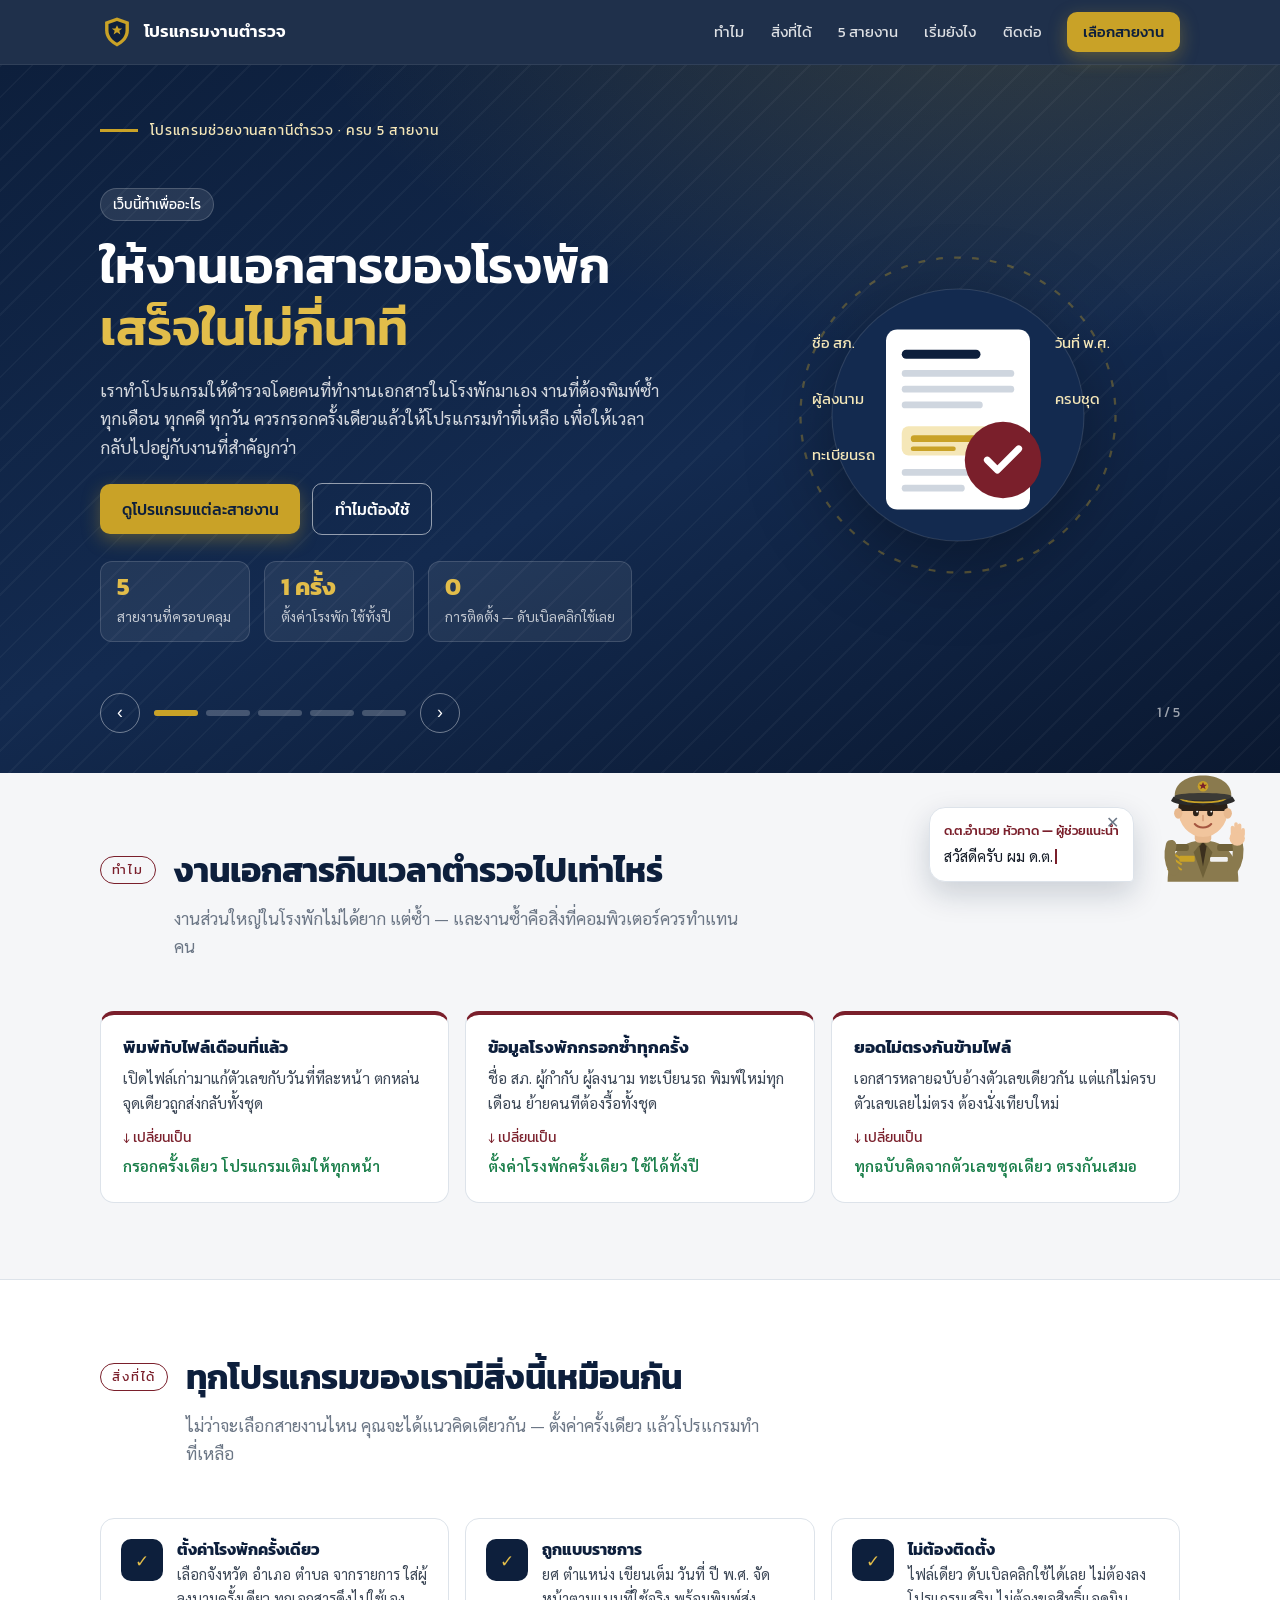
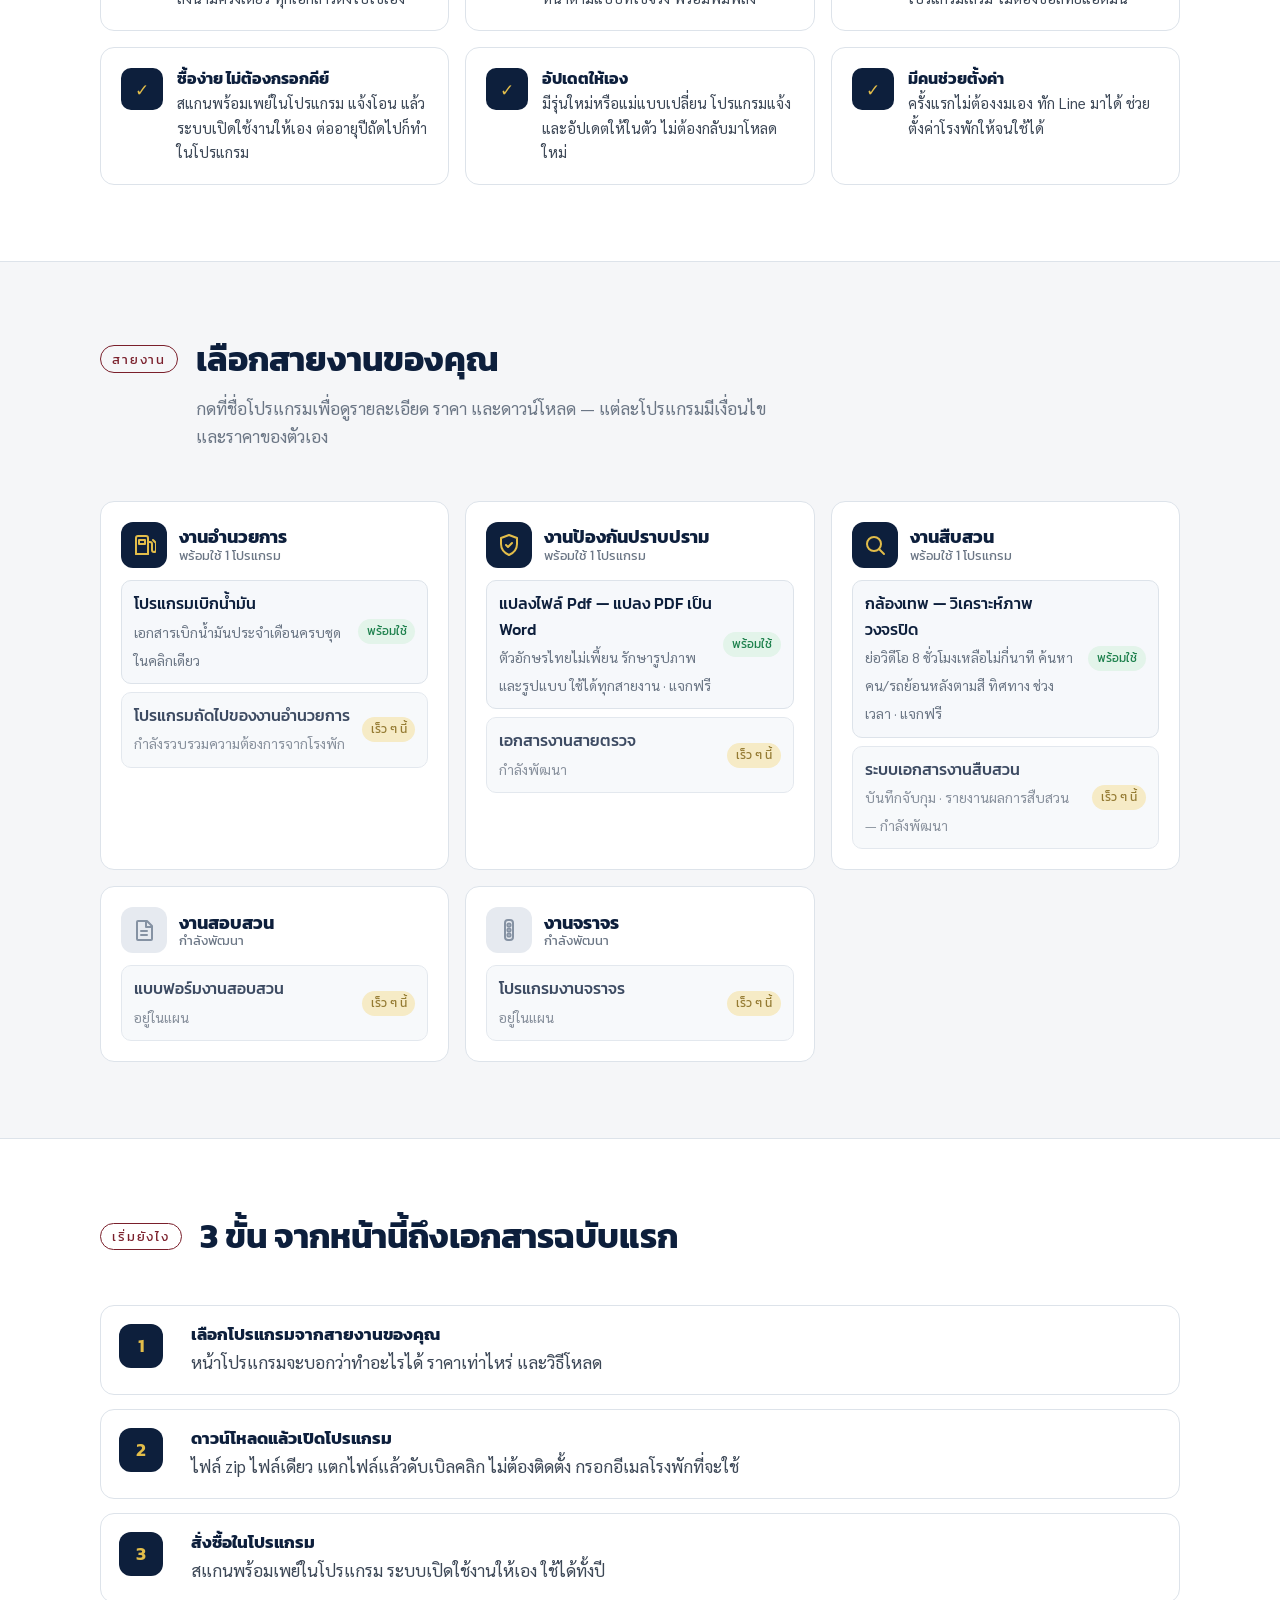
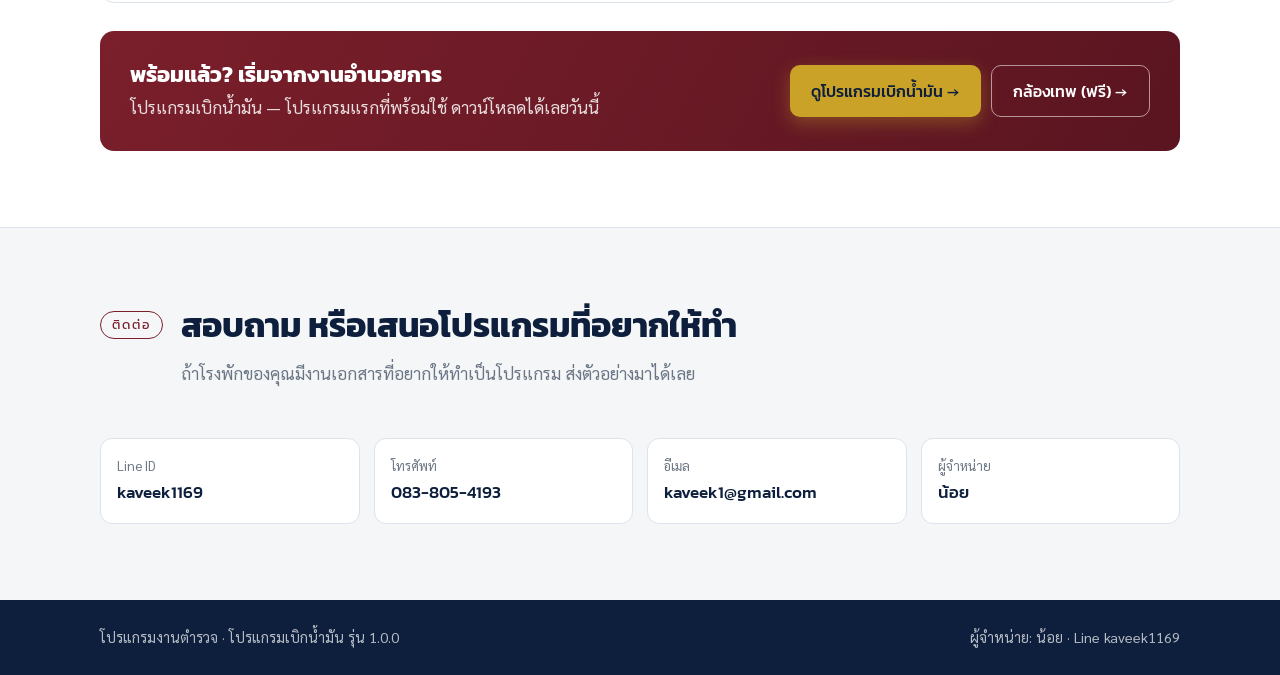
==== commit 3cea71b6: "Add files via upload" ====
--- a/index.html
+++ b/index.html
@@ -142,12 +142,55 @@
           </svg>
         </div>
       </section>
+
+      <section class="slide" data-dur="8000">
+        <div>
+          <span class="slide-kicker">ใหม่ · งานป้องกันปราบปราม · แจกฟรี</span>
+          <h1>แปลง PDF เป็น Word<br>ตัวอักษรไทย<em>ไม่เพี้ยน</em></h1>
+          <p class="lede">แปลงไฟล์ Pdf — เปิดไฟล์ PDF แล้วได้ไฟล์ Word แก้ไขได้ทันที ตัวอักษรไทยครบทุกสระวรรณยุกต์ รูปภาพและตราครุฑยังอยู่ครบ
+            จัดหน้าอัตโนมัติแบบ A4 ตามระเบียบสารบรรณ รองรับ PDF ภาพสแกนด้วย OCR และแปลงพร้อมกันได้หลายไฟล์ ทำงานในเครื่อง ไม่ส่งไฟล์ออกเน็ต และ<b>แจกฟรี</b></p>
+          <div class="cta"><a class="btn btn-gold" href="pdf2word.html">ดูแปลงไฟล์ Pdf · ดาวน์โหลดฟรี →</a></div>
+        </div>
+        <div class="slide-art">
+          <svg viewBox="0 0 320 320" aria-hidden="true">
+            <circle class="ring" cx="160" cy="160" r="140" fill="none" stroke="rgba(201,162,39,.35)" stroke-width="2" stroke-dasharray="6 10"/>
+            <circle cx="160" cy="160" r="112" fill="#132a4f"/>
+            <g transform="translate(40 88)">
+              <rect x="0" y="0" width="104" height="144" rx="10" fill="#fff"/>
+              <rect x="12" y="16" width="60" height="7" rx="3.5" fill="#7a1f2b"/>
+              <rect x="12" y="30" width="84" height="5" rx="2.5" fill="#cfd6df"/>
+              <rect x="12" y="40" width="84" height="5" rx="2.5" fill="#cfd6df"/>
+              <rect x="12" y="50" width="60" height="5" rx="2.5" fill="#cfd6df"/>
+              <rect x="12" y="66" width="84" height="22" rx="5" fill="#f7e3e3"/>
+              <rect x="18" y="72" width="50" height="5" rx="2.5" fill="#c9727c"/>
+              <rect x="18" y="81" width="34" height="4" rx="2" fill="#c9727c"/>
+              <rect x="12" y="96" width="84" height="5" rx="2.5" fill="#cfd6df"/>
+              <rect x="12" y="106" width="48" height="5" rx="2.5" fill="#cfd6df"/>
+            </g>
+            <path d="M150 160h20" stroke="#c9a227" stroke-width="6" stroke-linecap="round"/>
+            <path d="M168 150l12 10-12 10" fill="none" stroke="#c9a227" stroke-width="6" stroke-linecap="round" stroke-linejoin="round"/>
+            <g transform="translate(176 88)">
+              <rect x="0" y="0" width="104" height="144" rx="10" fill="#fff"/>
+              <rect x="12" y="16" width="60" height="7" rx="3.5" fill="#0d1f3c"/>
+              <rect x="12" y="30" width="84" height="5" rx="2.5" fill="#cfd6df"/>
+              <rect x="12" y="40" width="84" height="5" rx="2.5" fill="#cfd6df"/>
+              <rect x="12" y="50" width="60" height="5" rx="2.5" fill="#cfd6df"/>
+              <rect x="12" y="66" width="84" height="22" rx="5" fill="#f5e7b8"/>
+              <rect x="20" y="74" width="60" height="5" rx="2.5" fill="#c9a227"/>
+              <rect x="20" y="84" width="40" height="4" rx="2" fill="#c9a227"/>
+              <rect x="12" y="96" width="84" height="5" rx="2.5" fill="#cfd6df"/>
+              <rect x="12" y="106" width="48" height="5" rx="2.5" fill="#cfd6df"/>
+            </g>
+            <g transform="translate(228 208)"><circle r="28" fill="#1b7f4b"/><text x="-22" y="7" font-family="Kanit,Sarabun,sans-serif" font-size="18" font-weight="600" fill="#fff">ฟรี</text></g>
+          </svg>
+        </div>
+      </section>
     </div>
     <div class="slide-ctrl">
       <button class="arrow" id="prev" aria-label="ก่อนหน้า">‹</button>
       <div class="dots" id="dots"></div>
       <button class="arrow" id="next" aria-label="ถัดไป">›</button>
-      <span class="slide-count" id="count">1 / 4</span>
+      <span class="slide-count" id="count">1 / 5</span>
     </div>
   </div>
 </header>
@@ -285,7 +328,10 @@
     {name:'โปรแกรมเบิกน้ำมัน', desc:'เอกสารเบิกน้ำมันประจำเดือนครบชุดในคลิกเดียว', href:'biknamman.html', ready:true},
     {name:'โปรแกรมถัดไปของงานอำนวยการ', desc:'กำลังรวบรวมความต้องการจากโรงพัก'}
   ]},
-  {name:'งานป้องกันปราบปราม', icon:'patrol', programs:[{name:'เอกสารงานสายตรวจ', desc:'กำลังพัฒนา'}]},
+  {name:'งานป้องกันปราบปราม', icon:'patrol', programs:[
+    {name:'แปลงไฟล์ Pdf — แปลง PDF เป็น Word', desc:'ตัวอักษรไทยไม่เพี้ยน รักษารูปภาพและรูปแบบ ใช้ได้ทุกสายงาน', price:'แจกฟรี', href:'pdf2word.html', ready:true},
+    {name:'เอกสารงานสายตรวจ', desc:'กำลังพัฒนา'}
+  ]},
   {name:'งานสืบสวน', icon:'inv', programs:[
     {name:'กล้องเทพ — วิเคราะห์ภาพวงจรปิด', desc:'ย่อวิดีโอ 8 ชั่วโมงเหลือไม่กี่นาที ค้นหาคน/รถย้อนหลังตามสี ทิศทาง ช่วงเวลา', price:'แจกฟรี', href:'klongthep.html', ready:true},
     {name:'ระบบเอกสารงานสืบสวน', desc:'บันทึกจับกุม · รายงานผลการสืบสวน — กำลังพัฒนา'}
@@ -293,7 +339,7 @@
   {name:'งานสอบสวน', icon:'inq', programs:[{name:'แบบฟอร์มงานสอบสวน', desc:'อยู่ในแผน'}]},
   {name:'งานจราจร', icon:'traffic', programs:[{name:'โปรแกรมงานจราจร', desc:'อยู่ในแผน'}]}
 ];
-window.GUIDE_TIPS={"top": "สวัสดีครับ ผม ด.ต.อำนวย หัวคาด เว็บนี้รวมโปรแกรมช่วยงานเอกสารของโรงพัก เลื่อนดูได้เลยครับ", "why": "งานเอกสารที่ต้องพิมพ์ซ้ำทุกเดือน ทุกคดี ทุกวัน — นั่นแหละคือสิ่งที่เราอยากให้หมดไป", "promise": "ทุกโปรแกรมของเราตั้งค่าโรงพักครั้งเดียว ใช้ได้ทั้งปี ไม่ต้องติดตั้ง มีรุ่นใหม่ก็อัปเดตเอง", "lines": "เลือกสายงานของคุณได้เลย งานสืบสวนมี “กล้องเทพ” แจกฟรีครับ กดที่ชื่อโปรแกรมเพื่อดูรายละเอียดและดาวน์โหลด", "start": "ทุกโปรแกรมสั่งซื้อในตัวโปรแกรมได้เลย สแกนพร้อมเพย์แล้วระบบเปิดใช้งานให้เอง ไม่ต้องกรอกอะไรเยอะครับ", "contact": "อยากให้ทำโปรแกรมอะไรเพิ่ม ทัก Line มาได้เลย ผมรออยู่ครับ"};
+window.GUIDE_TIPS={"top": "สวัสดีครับ ผม ด.ต.อำนวย หัวคาด เว็บนี้รวมโปรแกรมช่วยงานเอกสารของโรงพัก เลื่อนดูได้เลยครับ", "why": "งานเอกสารที่ต้องพิมพ์ซ้ำทุกเดือน ทุกคดี ทุกวัน — นั่นแหละคือสิ่งที่เราอยากให้หมดไป", "promise": "ทุกโปรแกรมของเราตั้งค่าโรงพักครั้งเดียว ใช้ได้ทั้งปี ไม่ต้องติดตั้ง มีรุ่นใหม่ก็อัปเดตเอง", "lines": "เลือกสายงานของคุณได้เลย งานสืบสวนมี “กล้องเทพ” และงานป้องกันปราบปรามมี “แปลงไฟล์ Pdf” แจกฟรีทั้งคู่ครับ กดที่ชื่อโปรแกรมเพื่อดูรายละเอียดและดาวน์โหลด", "start": "ทุกโปรแกรมสั่งซื้อในตัวโปรแกรมได้เลย สแกนพร้อมเพย์แล้วระบบเปิดใช้งานให้เอง ไม่ต้องกรอกอะไรเยอะครับ", "contact": "อยากให้ทำโปรแกรมอะไรเพิ่ม ทัก Line มาได้เลย ผมรออยู่ครับ"};
 </script>
 <script>
 /* โปรแกรมงานตำรวจ — สคริปต์ร่วมทุกหน้า
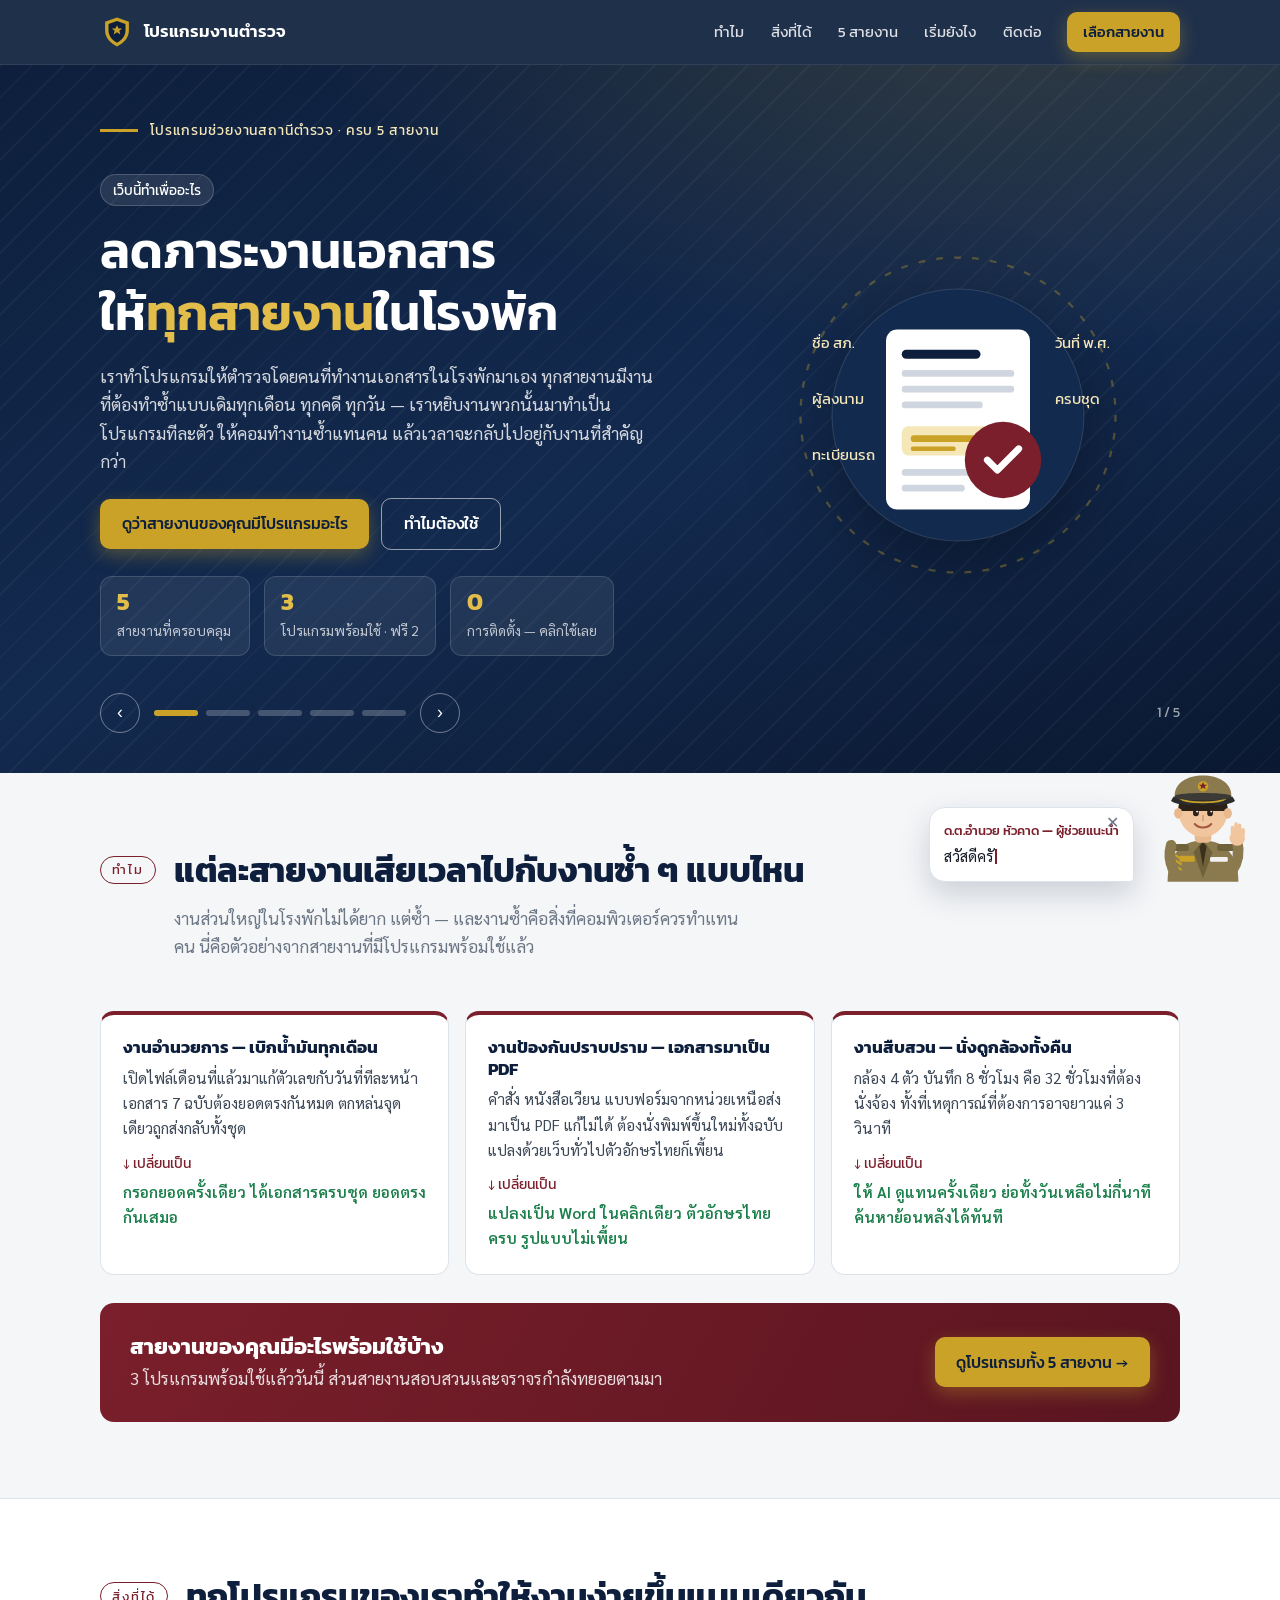
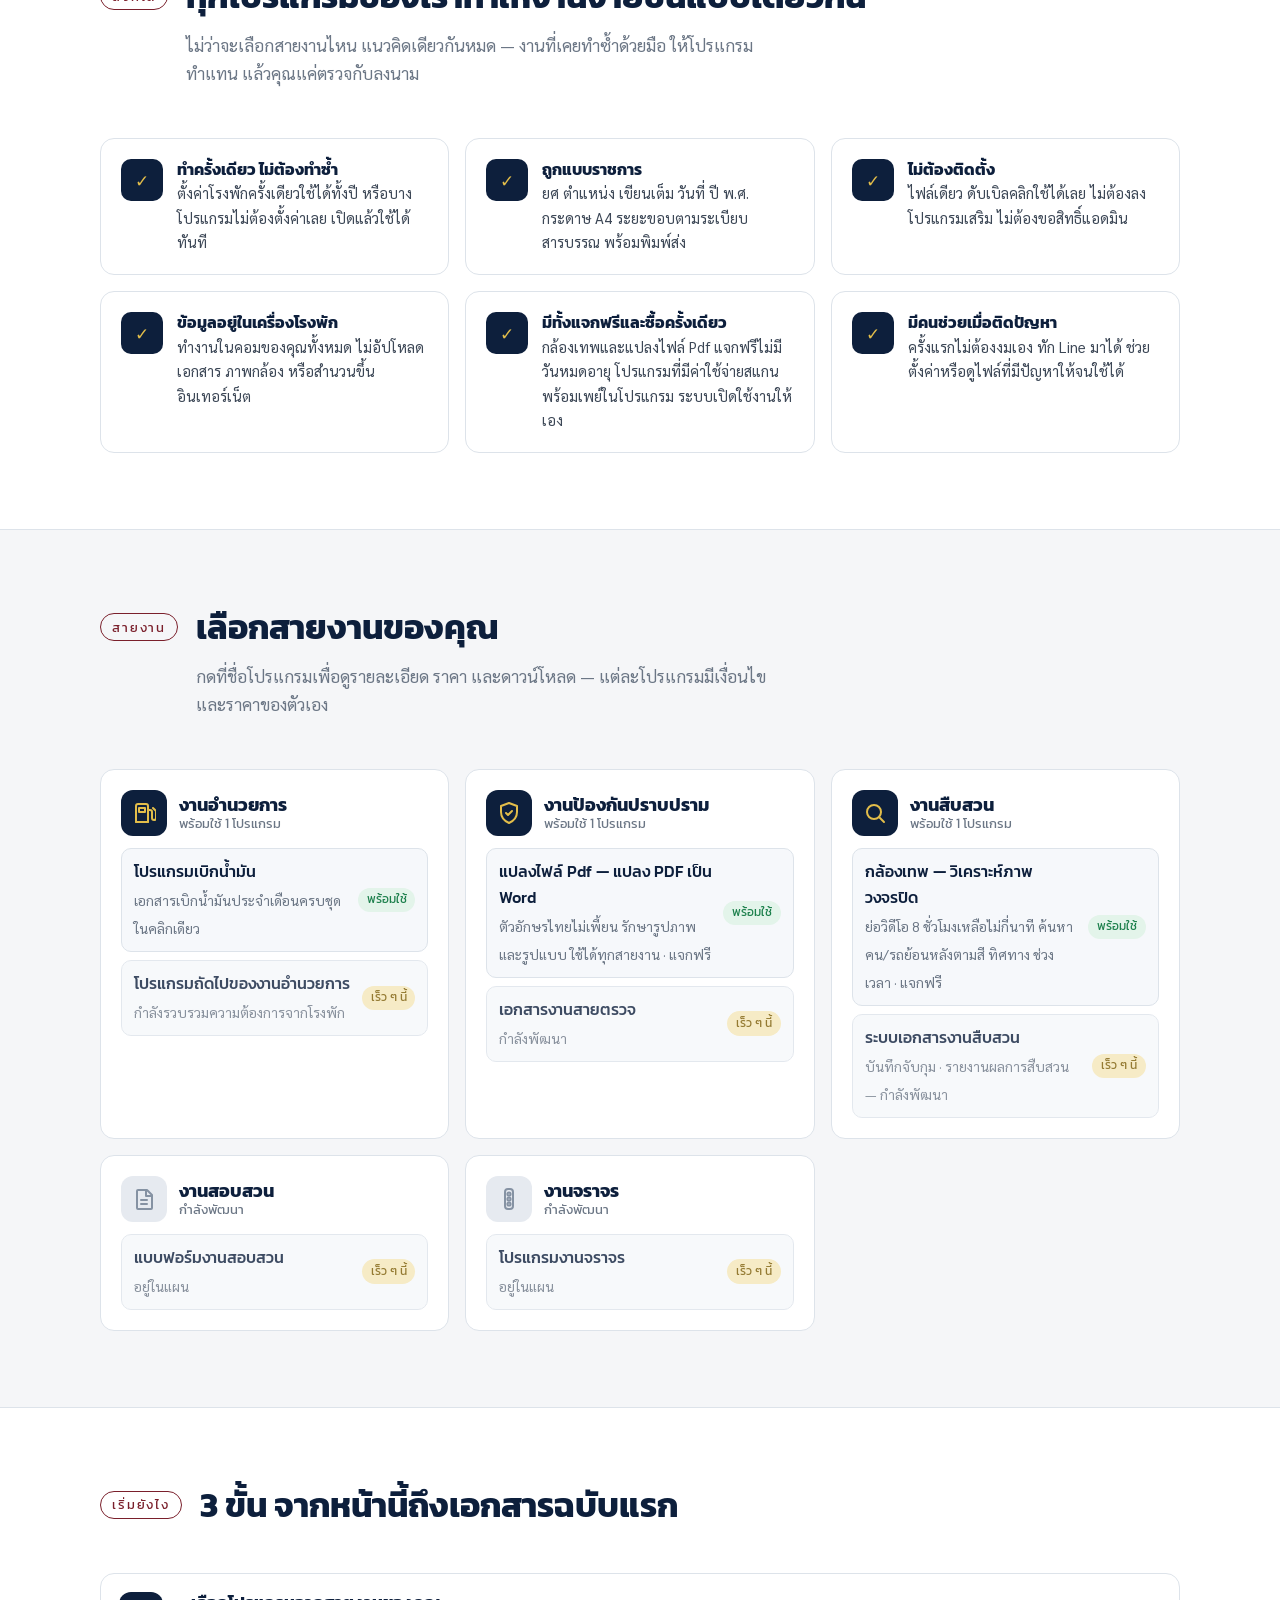
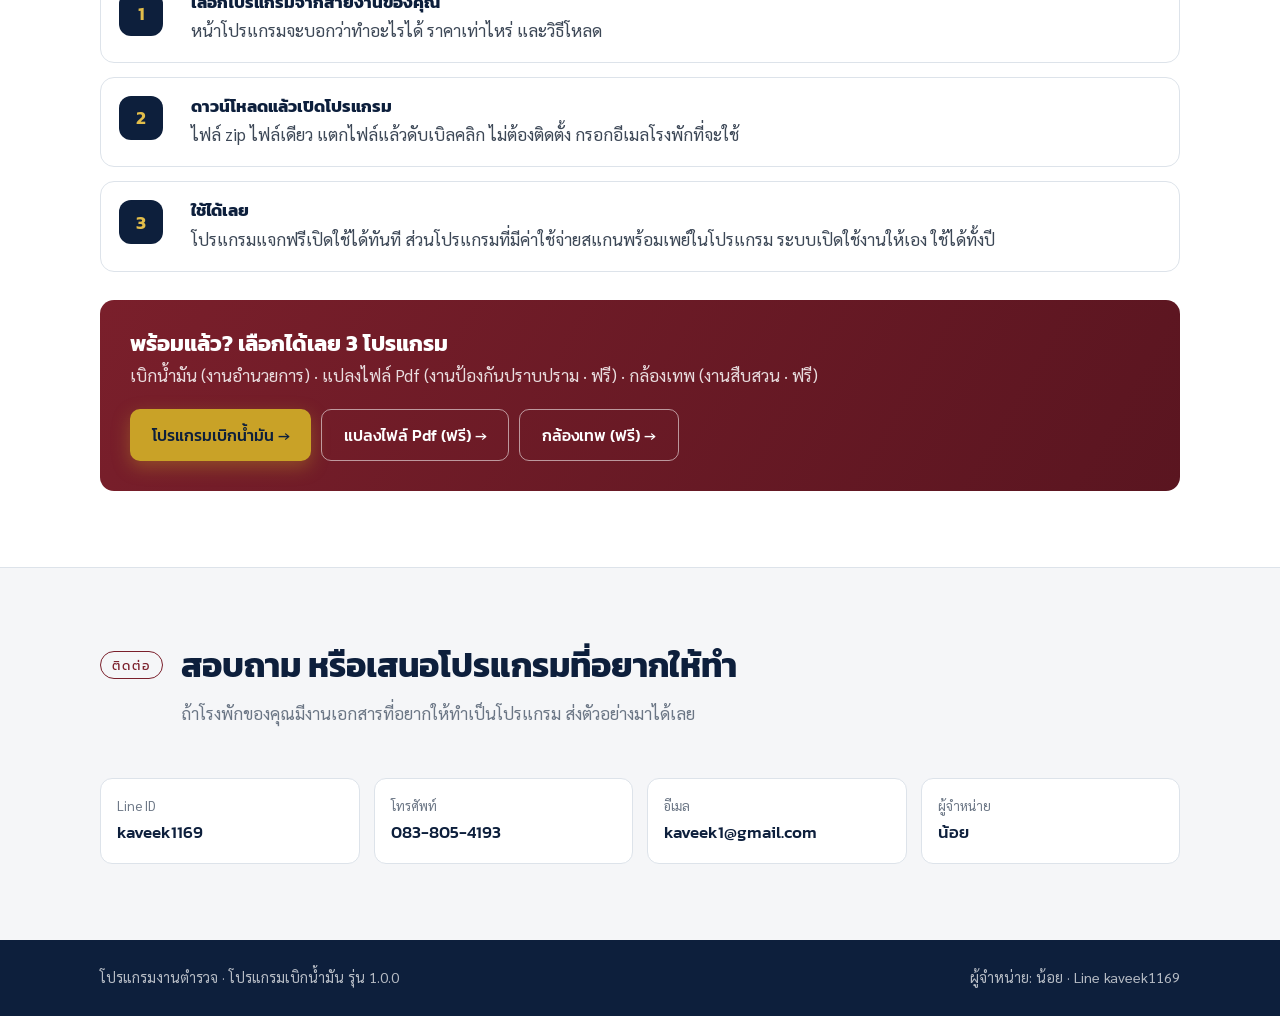
==== commit 203f0a34: "Add files via upload" ====
--- a/index.html
+++ b/index.html
@@ -4,7 +4,7 @@
 <meta charset="utf-8">
 <meta name="viewport" content="width=device-width, initial-scale=1">
 <title>โปรแกรมงานตำรวจ — ทำงานเอกสารโรงพักให้เสร็จในไม่กี่นาที</title>
-<meta name="description" content="รวมโปรแกรมช่วยงานเอกสารสำหรับสถานีตำรวจทั้ง 5 สายงาน ตั้งค่าโรงพักครั้งเดียว ออกเอกสารตามแบบราชการได้ทันที">
+<meta name="description" content="รวมโปรแกรมช่วยลดภาระงานเอกสารของสถานีตำรวจทั้ง 5 สายงาน — อำนวยการ ป้องกันปราบปราม สืบสวน สอบสวน จราจร ให้คอมทำงานซ้ำแทนคน มีทั้งโปรแกรมแจกฟรีและโปรแกรมซื้อครั้งเดียวต่อโรงพัก ไม่ต้องติดตั้ง">
 <link rel="preconnect" href="https://fonts.googleapis.com">
 <link rel="preconnect" href="https://fonts.gstatic.com" crossorigin>
 <link href="https://fonts.googleapis.com/css2?family=Kanit:wght@400;500;600;700&family=Sarabun:wght@400;500;600;700&display=swap" rel="stylesheet">
@@ -29,18 +29,18 @@
       <section class="slide active" data-dur="8000">
         <div>
           <span class="slide-kicker">เว็บนี้ทำเพื่ออะไร</span>
-          <h1>ให้งานเอกสารของโรงพัก<br><em>เสร็จในไม่กี่นาที</em></h1>
+          <h1>ลดภาระงานเอกสาร<br>ให้<em>ทุกสายงาน</em>ในโรงพัก</h1>
           <p class="lede">เราทำโปรแกรมให้ตำรวจโดยคนที่ทำงานเอกสารในโรงพักมาเอง
-            งานที่ต้องพิมพ์ซ้ำทุกเดือน ทุกคดี ทุกวัน ควรกรอกครั้งเดียวแล้วให้โปรแกรมทำที่เหลือ
-            เพื่อให้เวลากลับไปอยู่กับงานที่สำคัญกว่า</p>
+            ทุกสายงานมีงานที่ต้องทำซ้ำแบบเดิมทุกเดือน ทุกคดี ทุกวัน — เราหยิบงานพวกนั้นมาทำเป็นโปรแกรมทีละตัว
+            ให้คอมทำงานซ้ำแทนคน แล้วเวลาจะกลับไปอยู่กับงานที่สำคัญกว่า</p>
           <div class="cta">
-            <a class="btn btn-gold" href="#lines">ดูโปรแกรมแต่ละสายงาน</a>
+            <a class="btn btn-gold" href="#lines">ดูว่าสายงานของคุณมีโปรแกรมอะไร</a>
             <a class="btn btn-ghost" href="#why">ทำไมต้องใช้</a>
           </div>
           <div class="hero-stats">
             <div class="stat"><b>5</b><span>สายงานที่ครอบคลุม</span></div>
-            <div class="stat"><b>1 ครั้ง</b><span>ตั้งค่าโรงพัก ใช้ทั้งปี</span></div>
-            <div class="stat"><b>0</b><span>การติดตั้ง — ดับเบิลคลิกใช้เลย</span></div>
+            <div class="stat"><b>3</b><span>โปรแกรมพร้อมใช้ · ฟรี 2</span></div>
+            <div class="stat"><b>0</b><span>การติดตั้ง — คลิกใช้เลย</span></div>
           </div>
         </div>
         <div class="slide-art">
@@ -96,8 +96,8 @@
         <div>
           <span class="slide-kicker">คุณจะได้อะไร</span>
           <h1>เวลาคืนมา<br>งาน<em>ไม่ถูกตีกลับ</em></h1>
-          <p class="lede">ไม่ต้องนั่งพิมพ์ทับไฟล์เดือนที่แล้ว ไม่ต้องไล่แก้วันที่ทีละหน้า ไม่ต้องเช็กยอดข้ามไฟล์
-            เอกสารถูกแบบราชการตั้งแต่ครั้งแรก สั่งซื้อและเปิดใช้งานได้ในโปรแกรม</p>
+          <p class="lede">ไม่ต้องนั่งพิมพ์ทับไฟล์เดือนที่แล้ว ไม่ต้องไล่แก้วันที่ทีละหน้า ไม่ต้องนั่งดูกล้องทั้งคืน ไม่ต้องพิมพ์ PDF ขึ้นใหม่ทั้งฉบับ
+            เอกสารถูกแบบราชการตั้งแต่ครั้งแรก โปรแกรมแจกฟรีเปิดใช้ได้ทันที โปรแกรมที่มีค่าใช้จ่ายก็สั่งซื้อได้ในตัวโปรแกรม</p>
           <div class="cta"><a class="btn btn-gold" href="#lines">เลือกสายงานของคุณ</a><a class="btn btn-ghost" href="#start">เริ่มยังไง</a></div>
         </div>
         <div class="slide-art">
@@ -199,12 +199,16 @@
 <section class="sec" id="why">
   <div class="wrap">
     <div class="sec-head reveal"><span class="sec-label">ทำไม</span>
-      <div><h2>งานเอกสารกินเวลาตำรวจไปเท่าไหร่</h2><p>งานส่วนใหญ่ในโรงพักไม่ได้ยาก แต่ซ้ำ — และงานซ้ำคือสิ่งที่คอมพิวเตอร์ควรทำแทนคน</p></div>
+      <div><h2>แต่ละสายงานเสียเวลาไปกับงานซ้ำ ๆ แบบไหน</h2><p>งานส่วนใหญ่ในโรงพักไม่ได้ยาก แต่ซ้ำ — และงานซ้ำคือสิ่งที่คอมพิวเตอร์ควรทำแทนคน นี่คือตัวอย่างจากสายงานที่มีโปรแกรมพร้อมใช้แล้ว</p></div>
     </div>
     <div class="pains">
-      <div class="pain reveal"><h3>พิมพ์ทับไฟล์เดือนที่แล้ว</h3><p>เปิดไฟล์เก่ามาแก้ตัวเลขกับวันที่ทีละหน้า ตกหล่นจุดเดียวถูกส่งกลับทั้งชุด</p><span class="arrow-down">↓ เปลี่ยนเป็น</span><p class="fix">กรอกครั้งเดียว โปรแกรมเติมให้ทุกหน้า</p></div>
-      <div class="pain reveal"><h3>ข้อมูลโรงพักกรอกซ้ำทุกครั้ง</h3><p>ชื่อ สภ. ผู้กำกับ ผู้ลงนาม ทะเบียนรถ พิมพ์ใหม่ทุกเดือน ย้ายคนทีต้องรื้อทั้งชุด</p><span class="arrow-down">↓ เปลี่ยนเป็น</span><p class="fix">ตั้งค่าโรงพักครั้งเดียว ใช้ได้ทั้งปี</p></div>
-      <div class="pain reveal"><h3>ยอดไม่ตรงกันข้ามไฟล์</h3><p>เอกสารหลายฉบับอ้างตัวเลขเดียวกัน แต่แก้ไม่ครบ ตัวเลขเลยไม่ตรง ต้องนั่งเทียบใหม่</p><span class="arrow-down">↓ เปลี่ยนเป็น</span><p class="fix">ทุกฉบับคิดจากตัวเลขชุดเดียว ตรงกันเสมอ</p></div>
+      <div class="pain reveal"><h3>งานอำนวยการ — เบิกน้ำมันทุกเดือน</h3><p>เปิดไฟล์เดือนที่แล้วมาแก้ตัวเลขกับวันที่ทีละหน้า เอกสาร 7 ฉบับต้องยอดตรงกันหมด ตกหล่นจุดเดียวถูกส่งกลับทั้งชุด</p><span class="arrow-down">↓ เปลี่ยนเป็น</span><p class="fix">กรอกยอดครั้งเดียว ได้เอกสารครบชุด ยอดตรงกันเสมอ</p></div>
+      <div class="pain reveal"><h3>งานป้องกันปราบปราม — เอกสารมาเป็น PDF</h3><p>คำสั่ง หนังสือเวียน แบบฟอร์มจากหน่วยเหนือส่งมาเป็น PDF แก้ไม่ได้ ต้องนั่งพิมพ์ขึ้นใหม่ทั้งฉบับ แปลงด้วยเว็บทั่วไปตัวอักษรไทยก็เพี้ยน</p><span class="arrow-down">↓ เปลี่ยนเป็น</span><p class="fix">แปลงเป็น Word ในคลิกเดียว ตัวอักษรไทยครบ รูปแบบไม่เพี้ยน</p></div>
+      <div class="pain reveal"><h3>งานสืบสวน — นั่งดูกล้องทั้งคืน</h3><p>กล้อง 4 ตัว บันทึก 8 ชั่วโมง คือ 32 ชั่วโมงที่ต้องนั่งจ้อง ทั้งที่เหตุการณ์ที่ต้องการอาจยาวแค่ 3 วินาที</p><span class="arrow-down">↓ เปลี่ยนเป็น</span><p class="fix">ให้ AI ดูแทนครั้งเดียว ย่อทั้งวันเหลือไม่กี่นาที ค้นหาย้อนหลังได้ทันที</p></div>
+    </div>
+    <div class="cta-band reveal" style="margin-top:28px">
+      <div><h3>สายงานของคุณมีอะไรพร้อมใช้บ้าง</h3><p>3 โปรแกรมพร้อมใช้แล้ววันนี้ ส่วนสายงานสอบสวนและจราจรกำลังทยอยตามมา</p></div>
+      <a class="btn btn-gold" href="#lines">ดูโปรแกรมทั้ง 5 สายงาน →</a>
     </div>
   </div>
 </section>
@@ -213,15 +217,15 @@
 <section class="sec product" id="promise">
   <div class="wrap">
     <div class="sec-head reveal"><span class="sec-label">สิ่งที่ได้</span>
-      <div><h2>ทุกโปรแกรมของเรามีสิ่งนี้เหมือนกัน</h2><p>ไม่ว่าจะเลือกสายงานไหน คุณจะได้แนวคิดเดียวกัน — ตั้งค่าครั้งเดียว แล้วโปรแกรมทำที่เหลือ</p></div>
+      <div><h2>ทุกโปรแกรมของเราทำให้งานง่ายขึ้นแบบเดียวกัน</h2><p>ไม่ว่าจะเลือกสายงานไหน แนวคิดเดียวกันหมด — งานที่เคยทำซ้ำด้วยมือ ให้โปรแกรมทำแทน แล้วคุณแค่ตรวจกับลงนาม</p></div>
     </div>
     <div class="promise">
-      <div class="reveal"><div class="ic">✓</div><div><h3>ตั้งค่าโรงพักครั้งเดียว</h3><p>เลือกจังหวัด อำเภอ ตำบล จากรายการ ใส่ผู้ลงนามครั้งเดียว ทุกเอกสารดึงไปใช้เอง</p></div></div>
-      <div class="reveal"><div class="ic">✓</div><div><h3>ถูกแบบราชการ</h3><p>ยศ ตำแหน่ง เขียนเต็ม วันที่ ปี พ.ศ. จัดหน้าตามแบบที่ใช้จริง พร้อมพิมพ์ส่ง</p></div></div>
+      <div class="reveal"><div class="ic">✓</div><div><h3>ทำครั้งเดียว ไม่ต้องทำซ้ำ</h3><p>ตั้งค่าโรงพักครั้งเดียวใช้ได้ทั้งปี หรือบางโปรแกรมไม่ต้องตั้งค่าเลย เปิดแล้วใช้ได้ทันที</p></div></div>
+      <div class="reveal"><div class="ic">✓</div><div><h3>ถูกแบบราชการ</h3><p>ยศ ตำแหน่ง เขียนเต็ม วันที่ ปี พ.ศ. กระดาษ A4 ระยะขอบตามระเบียบสารบรรณ พร้อมพิมพ์ส่ง</p></div></div>
       <div class="reveal"><div class="ic">✓</div><div><h3>ไม่ต้องติดตั้ง</h3><p>ไฟล์เดียว ดับเบิลคลิกใช้ได้เลย ไม่ต้องลงโปรแกรมเสริม ไม่ต้องขอสิทธิ์แอดมิน</p></div></div>
-      <div class="reveal"><div class="ic">✓</div><div><h3>ซื้อง่าย ไม่ต้องกรอกคีย์</h3><p>สแกนพร้อมเพย์ในโปรแกรม แจ้งโอน แล้วระบบเปิดใช้งานให้เอง ต่ออายุปีถัดไปก็ทำในโปรแกรม</p></div></div>
-      <div class="reveal"><div class="ic">✓</div><div><h3>อัปเดตให้เอง</h3><p>มีรุ่นใหม่หรือแม่แบบเปลี่ยน โปรแกรมแจ้งและอัปเดตให้ในตัว ไม่ต้องกลับมาโหลดใหม่</p></div></div>
-      <div class="reveal"><div class="ic">✓</div><div><h3>มีคนช่วยตั้งค่า</h3><p>ครั้งแรกไม่ต้องงมเอง ทัก Line มาได้ ช่วยตั้งค่าโรงพักให้จนใช้ได้</p></div></div>
+      <div class="reveal"><div class="ic">✓</div><div><h3>ข้อมูลอยู่ในเครื่องโรงพัก</h3><p>ทำงานในคอมของคุณทั้งหมด ไม่อัปโหลดเอกสาร ภาพกล้อง หรือสำนวนขึ้นอินเทอร์เน็ต</p></div></div>
+      <div class="reveal"><div class="ic">✓</div><div><h3>มีทั้งแจกฟรีและซื้อครั้งเดียว</h3><p>กล้องเทพและแปลงไฟล์ Pdf แจกฟรีไม่มีวันหมดอายุ โปรแกรมที่มีค่าใช้จ่ายสแกนพร้อมเพย์ในโปรแกรม ระบบเปิดใช้งานให้เอง</p></div></div>
+      <div class="reveal"><div class="ic">✓</div><div><h3>มีคนช่วยเมื่อติดปัญหา</h3><p>ครั้งแรกไม่ต้องงมเอง ทัก Line มาได้ ช่วยตั้งค่าหรือดูไฟล์ที่มีปัญหาให้จนใช้ได้</p></div></div>
     </div>
   </div>
 </section>
@@ -245,11 +249,11 @@
     <div class="timeline">
       <div class="tl reveal"><div class="n">1</div><div><h3>เลือกโปรแกรมจากสายงานของคุณ</h3><p>หน้าโปรแกรมจะบอกว่าทำอะไรได้ ราคาเท่าไหร่ และวิธีโหลด</p></div></div>
       <div class="tl reveal"><div class="n">2</div><div><h3>ดาวน์โหลดแล้วเปิดโปรแกรม</h3><p>ไฟล์ zip ไฟล์เดียว แตกไฟล์แล้วดับเบิลคลิก ไม่ต้องติดตั้ง กรอกอีเมลโรงพักที่จะใช้</p></div></div>
-      <div class="tl reveal"><div class="n">3</div><div><h3>สั่งซื้อในโปรแกรม</h3><p>สแกนพร้อมเพย์ในโปรแกรม ระบบเปิดใช้งานให้เอง ใช้ได้ทั้งปี</p></div></div>
+      <div class="tl reveal"><div class="n">3</div><div><h3>ใช้ได้เลย</h3><p>โปรแกรมแจกฟรีเปิดใช้ได้ทันที ส่วนโปรแกรมที่มีค่าใช้จ่ายสแกนพร้อมเพย์ในโปรแกรม ระบบเปิดใช้งานให้เอง ใช้ได้ทั้งปี</p></div></div>
     </div>
     <div class="cta-band reveal" style="margin-top:28px">
-      <div><h3>พร้อมแล้ว? เริ่มจากงานอำนวยการ</h3><p>โปรแกรมเบิกน้ำมัน — โปรแกรมแรกที่พร้อมใช้ ดาวน์โหลดได้เลยวันนี้</p></div>
-      <div style="display:flex;gap:10px;flex-wrap:wrap"><a class="btn btn-gold" href="biknamman.html">ดูโปรแกรมเบิกน้ำมัน →</a><a class="btn btn-ghost" href="klongthep.html">กล้องเทพ (ฟรี) →</a></div>
+      <div><h3>พร้อมแล้ว? เลือกได้เลย 3 โปรแกรม</h3><p>เบิกน้ำมัน (งานอำนวยการ) · แปลงไฟล์ Pdf (งานป้องกันปราบปราม · ฟรี) · กล้องเทพ (งานสืบสวน · ฟรี)</p></div>
+      <div style="display:flex;gap:10px;flex-wrap:wrap"><a class="btn btn-gold" href="biknamman.html">โปรแกรมเบิกน้ำมัน →</a><a class="btn btn-ghost" href="pdf2word.html">แปลงไฟล์ Pdf (ฟรี) →</a><a class="btn btn-ghost" href="klongthep.html">กล้องเทพ (ฟรี) →</a></div>
     </div>
   </div>
 </section>
@@ -339,7 +343,7 @@
   {name:'งานสอบสวน', icon:'inq', programs:[{name:'แบบฟอร์มงานสอบสวน', desc:'อยู่ในแผน'}]},
   {name:'งานจราจร', icon:'traffic', programs:[{name:'โปรแกรมงานจราจร', desc:'อยู่ในแผน'}]}
 ];
-window.GUIDE_TIPS={"top": "สวัสดีครับ ผม ด.ต.อำนวย หัวคาด เว็บนี้รวมโปรแกรมช่วยงานเอกสารของโรงพัก เลื่อนดูได้เลยครับ", "why": "งานเอกสารที่ต้องพิมพ์ซ้ำทุกเดือน ทุกคดี ทุกวัน — นั่นแหละคือสิ่งที่เราอยากให้หมดไป", "promise": "ทุกโปรแกรมของเราตั้งค่าโรงพักครั้งเดียว ใช้ได้ทั้งปี ไม่ต้องติดตั้ง มีรุ่นใหม่ก็อัปเดตเอง", "lines": "เลือกสายงานของคุณได้เลย งานสืบสวนมี “กล้องเทพ” และงานป้องกันปราบปรามมี “แปลงไฟล์ Pdf” แจกฟรีทั้งคู่ครับ กดที่ชื่อโปรแกรมเพื่อดูรายละเอียดและดาวน์โหลด", "start": "ทุกโปรแกรมสั่งซื้อในตัวโปรแกรมได้เลย สแกนพร้อมเพย์แล้วระบบเปิดใช้งานให้เอง ไม่ต้องกรอกอะไรเยอะครับ", "contact": "อยากให้ทำโปรแกรมอะไรเพิ่ม ทัก Line มาได้เลย ผมรออยู่ครับ"};
+window.GUIDE_TIPS={"top": "สวัสดีครับ ผม ด.ต.อำนวย หัวคาด เว็บนี้ทำขึ้นเพื่อลดภาระงานเอกสารของทุกสายงานในโรงพัก ตอนนี้มี 3 โปรแกรมพร้อมใช้ เลื่อนดูได้เลยครับ", "why": "แต่ละสายงานมีงานซ้ำ ๆ ของตัวเอง เบิกน้ำมัน แปลง PDF ดูกล้อง — นั่นแหละคือสิ่งที่เราอยากให้คอมทำแทนครับ", "promise": "ทุกโปรแกรมของเราไม่ต้องติดตั้ง ข้อมูลอยู่ในเครื่องโรงพัก และมีของแจกฟรีด้วยนะครับ", "lines": "เลือกสายงานของคุณได้เลย งานสืบสวนมี “กล้องเทพ” และงานป้องกันปราบปรามมี “แปลงไฟล์ Pdf” แจกฟรีทั้งคู่ครับ กดที่ชื่อโปรแกรมเพื่อดูรายละเอียดและดาวน์โหลด", "start": "โหลด แตก zip ดับเบิลคลิก แค่นั้นครับ โปรแกรมฟรีใช้ได้เลย โปรแกรมที่มีค่าใช้จ่ายสแกนพร้อมเพย์ในตัวโปรแกรม", "contact": "อยากให้ทำโปรแกรมอะไรเพิ่ม ทัก Line มาได้เลย ผมรออยู่ครับ"};
 </script>
 <script>
 /* โปรแกรมงานตำรวจ — สคริปต์ร่วมทุกหน้า
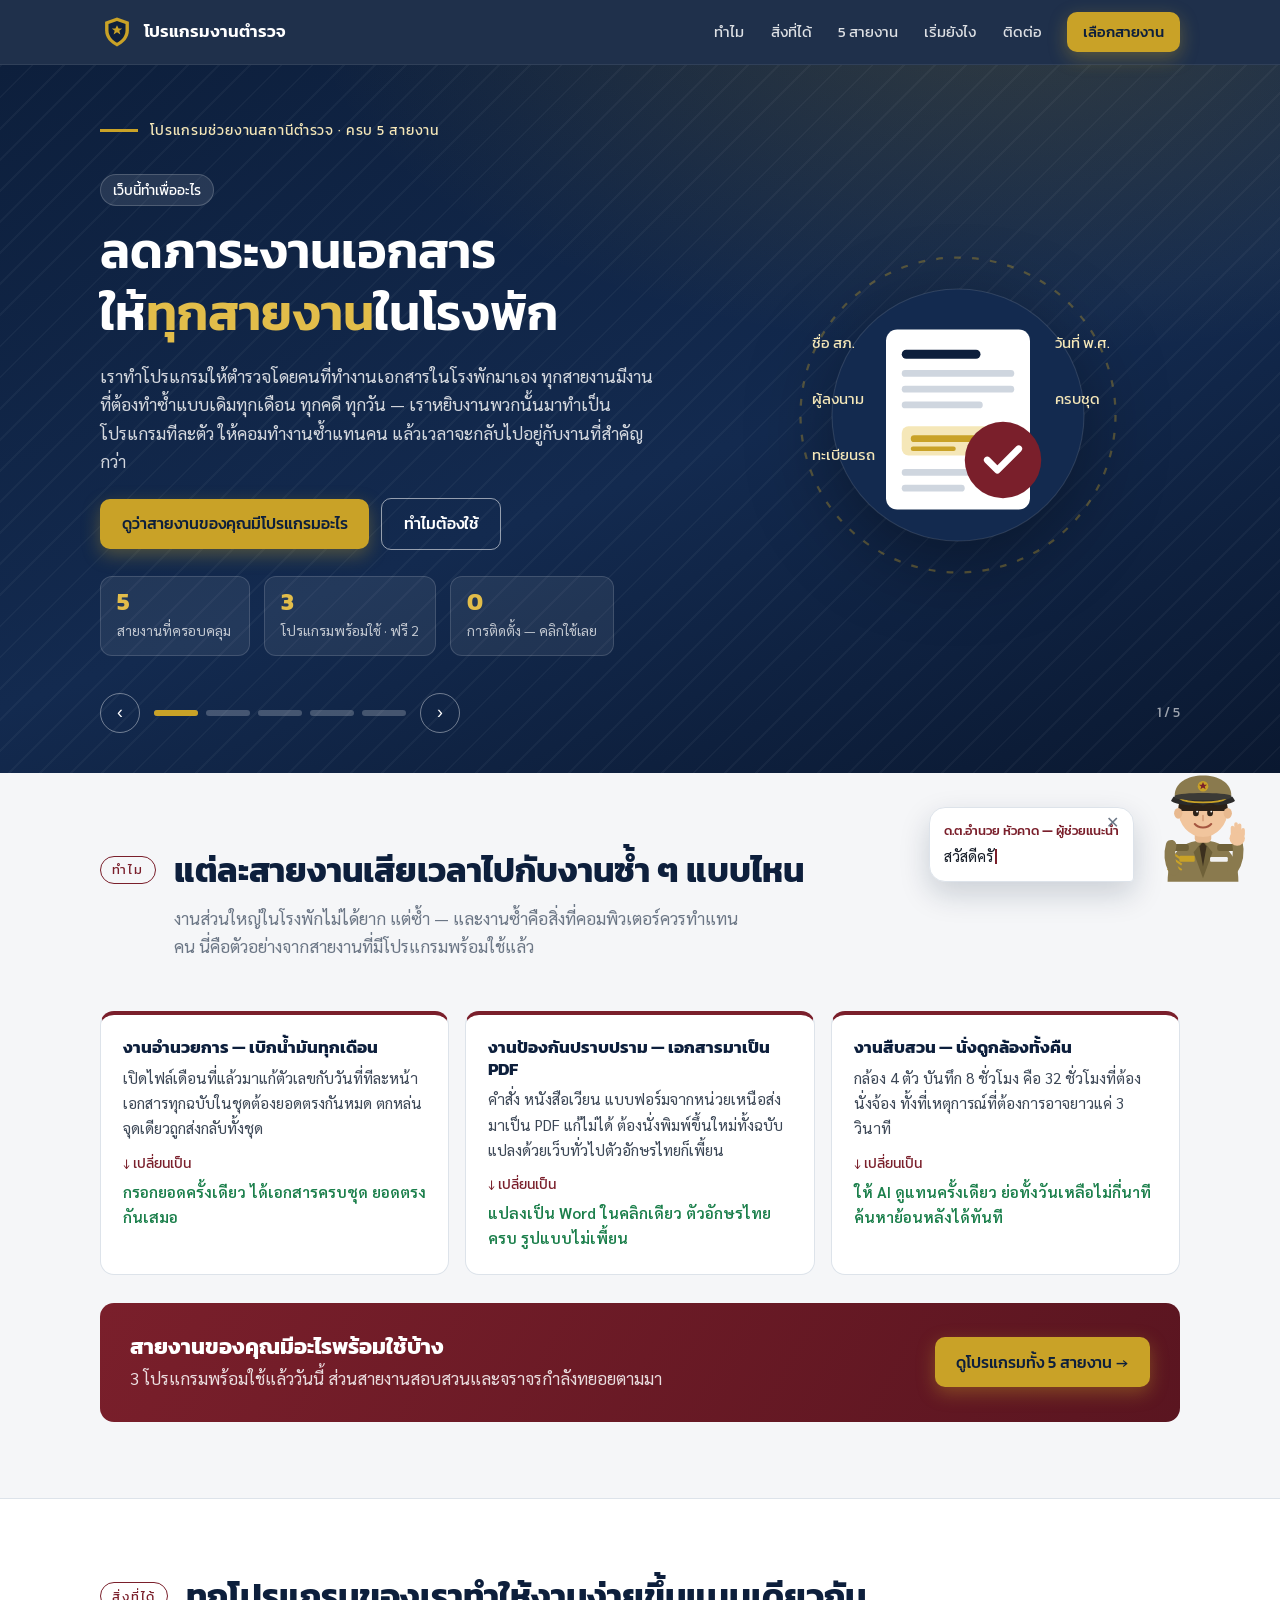
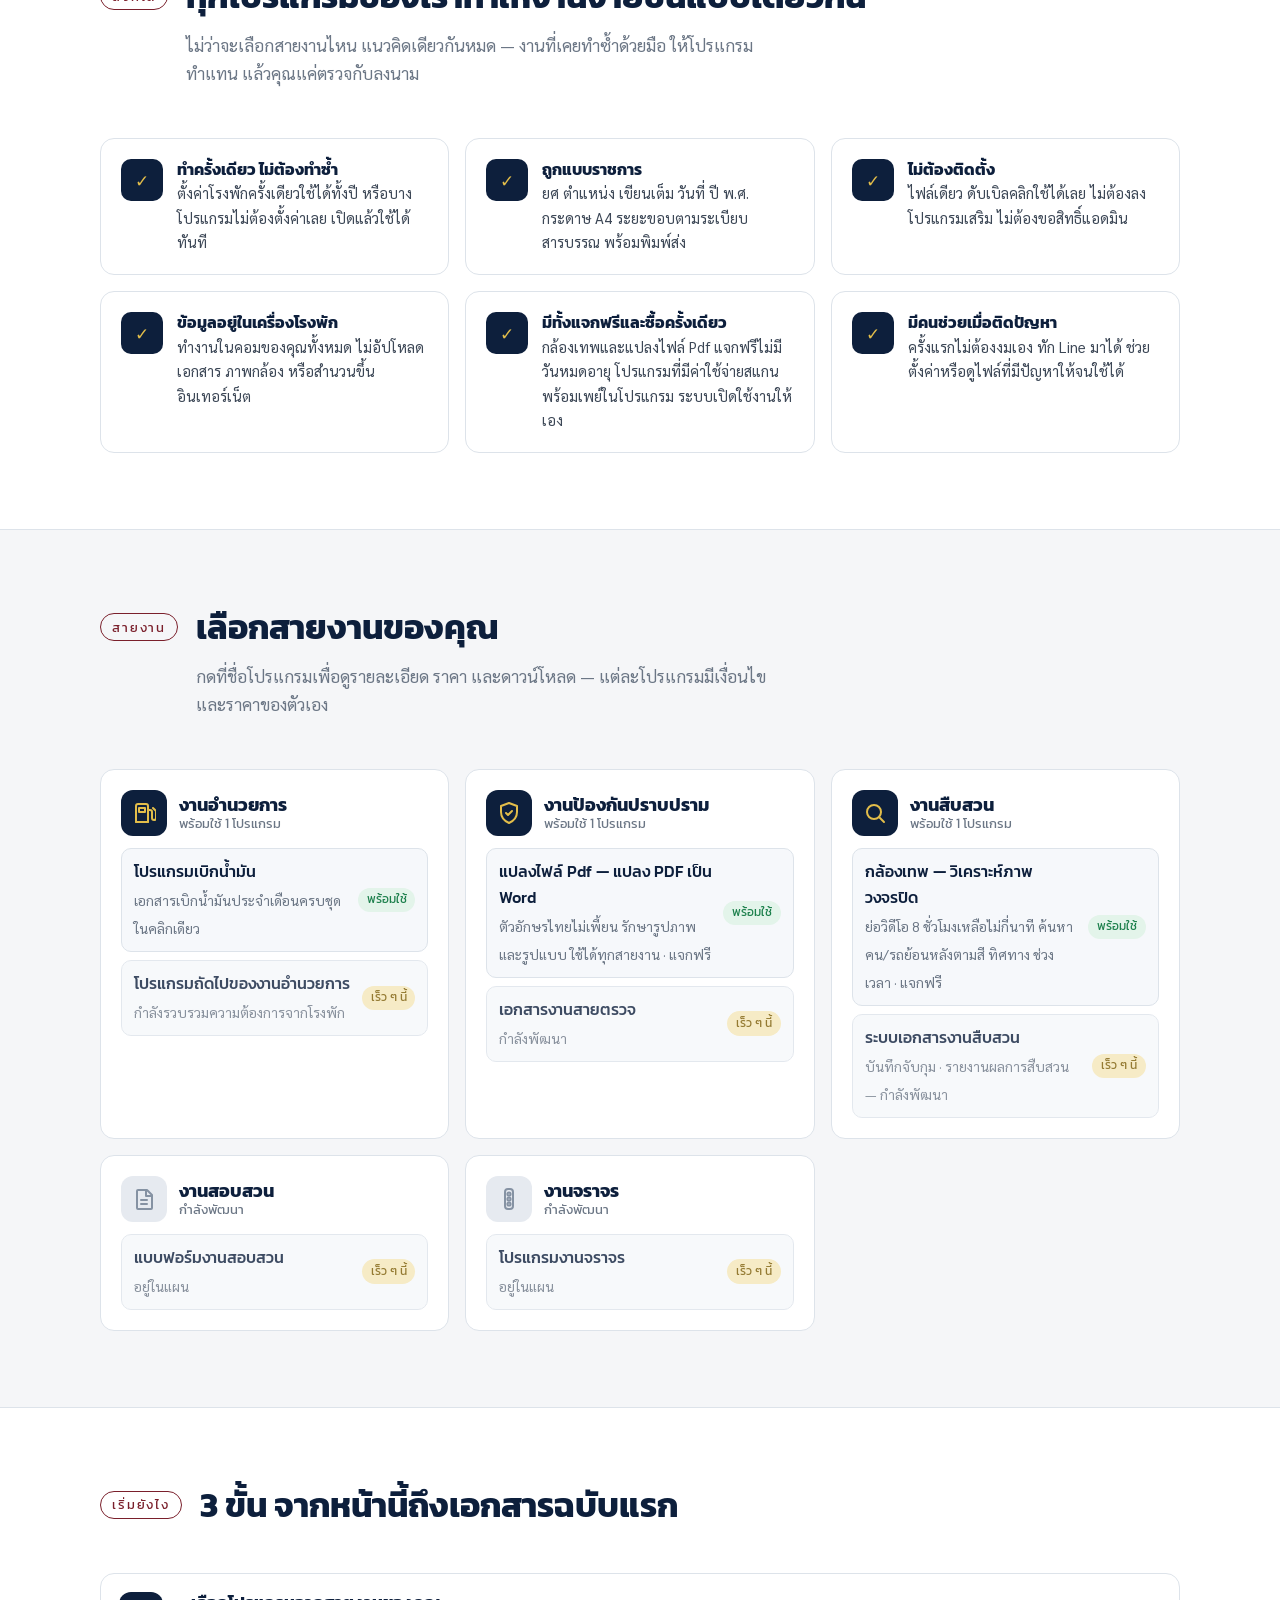
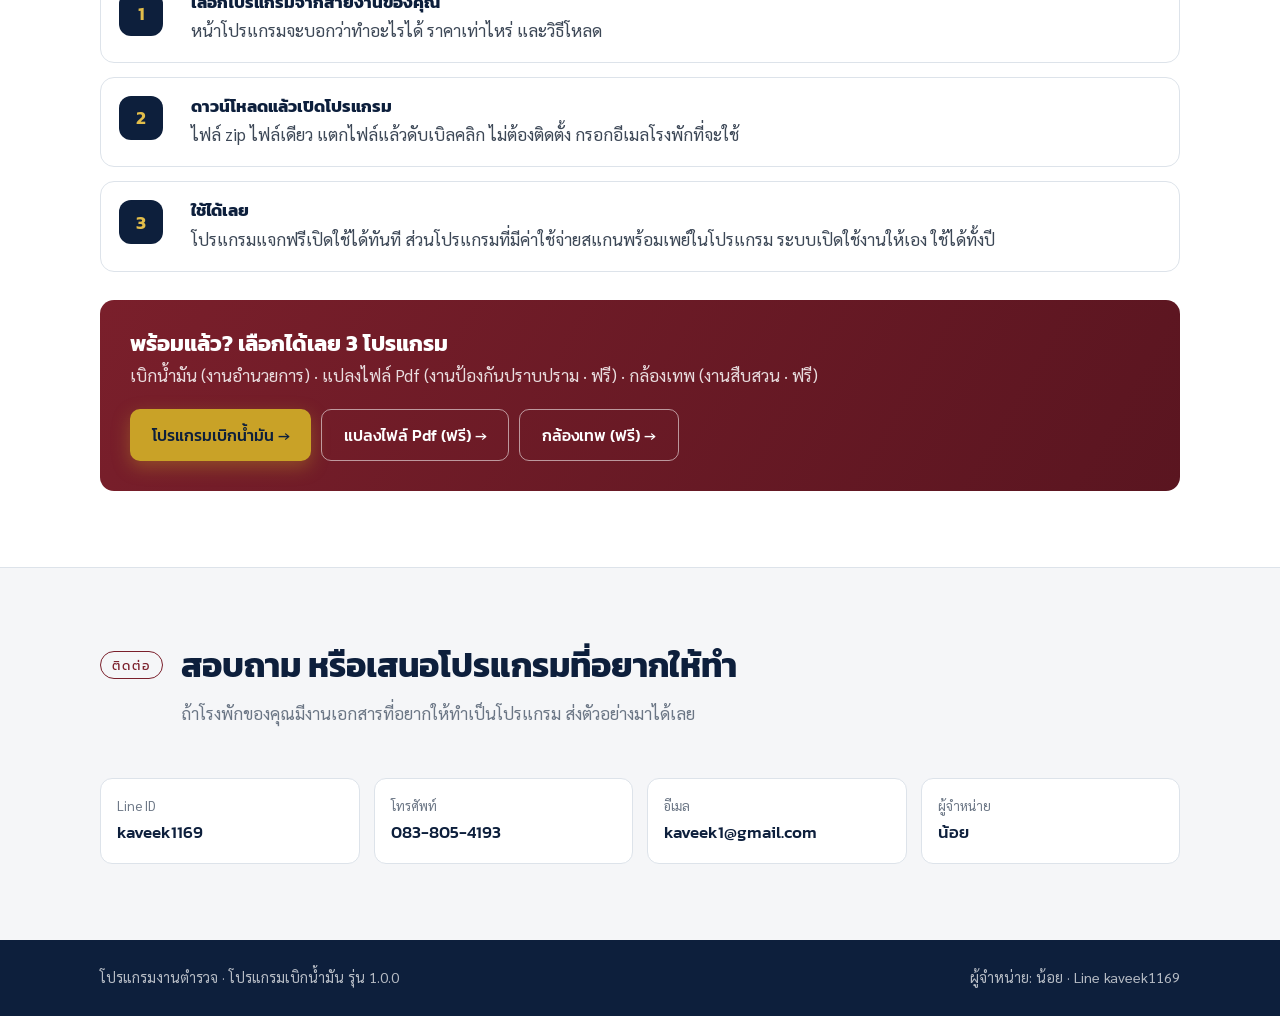
==== commit e2908774: "Add files via upload" ====
--- a/index.html
+++ b/index.html
@@ -202,7 +202,7 @@
       <div><h2>แต่ละสายงานเสียเวลาไปกับงานซ้ำ ๆ แบบไหน</h2><p>งานส่วนใหญ่ในโรงพักไม่ได้ยาก แต่ซ้ำ — และงานซ้ำคือสิ่งที่คอมพิวเตอร์ควรทำแทนคน นี่คือตัวอย่างจากสายงานที่มีโปรแกรมพร้อมใช้แล้ว</p></div>
     </div>
     <div class="pains">
-      <div class="pain reveal"><h3>งานอำนวยการ — เบิกน้ำมันทุกเดือน</h3><p>เปิดไฟล์เดือนที่แล้วมาแก้ตัวเลขกับวันที่ทีละหน้า เอกสาร 7 ฉบับต้องยอดตรงกันหมด ตกหล่นจุดเดียวถูกส่งกลับทั้งชุด</p><span class="arrow-down">↓ เปลี่ยนเป็น</span><p class="fix">กรอกยอดครั้งเดียว ได้เอกสารครบชุด ยอดตรงกันเสมอ</p></div>
+      <div class="pain reveal"><h3>งานอำนวยการ — เบิกน้ำมันทุกเดือน</h3><p>เปิดไฟล์เดือนที่แล้วมาแก้ตัวเลขกับวันที่ทีละหน้า เอกสารทุกฉบับในชุดต้องยอดตรงกันหมด ตกหล่นจุดเดียวถูกส่งกลับทั้งชุด</p><span class="arrow-down">↓ เปลี่ยนเป็น</span><p class="fix">กรอกยอดครั้งเดียว ได้เอกสารครบชุด ยอดตรงกันเสมอ</p></div>
       <div class="pain reveal"><h3>งานป้องกันปราบปราม — เอกสารมาเป็น PDF</h3><p>คำสั่ง หนังสือเวียน แบบฟอร์มจากหน่วยเหนือส่งมาเป็น PDF แก้ไม่ได้ ต้องนั่งพิมพ์ขึ้นใหม่ทั้งฉบับ แปลงด้วยเว็บทั่วไปตัวอักษรไทยก็เพี้ยน</p><span class="arrow-down">↓ เปลี่ยนเป็น</span><p class="fix">แปลงเป็น Word ในคลิกเดียว ตัวอักษรไทยครบ รูปแบบไม่เพี้ยน</p></div>
       <div class="pain reveal"><h3>งานสืบสวน — นั่งดูกล้องทั้งคืน</h3><p>กล้อง 4 ตัว บันทึก 8 ชั่วโมง คือ 32 ชั่วโมงที่ต้องนั่งจ้อง ทั้งที่เหตุการณ์ที่ต้องการอาจยาวแค่ 3 วินาที</p><span class="arrow-down">↓ เปลี่ยนเป็น</span><p class="fix">ให้ AI ดูแทนครั้งเดียว ย่อทั้งวันเหลือไม่กี่นาที ค้นหาย้อนหลังได้ทันที</p></div>
     </div>
